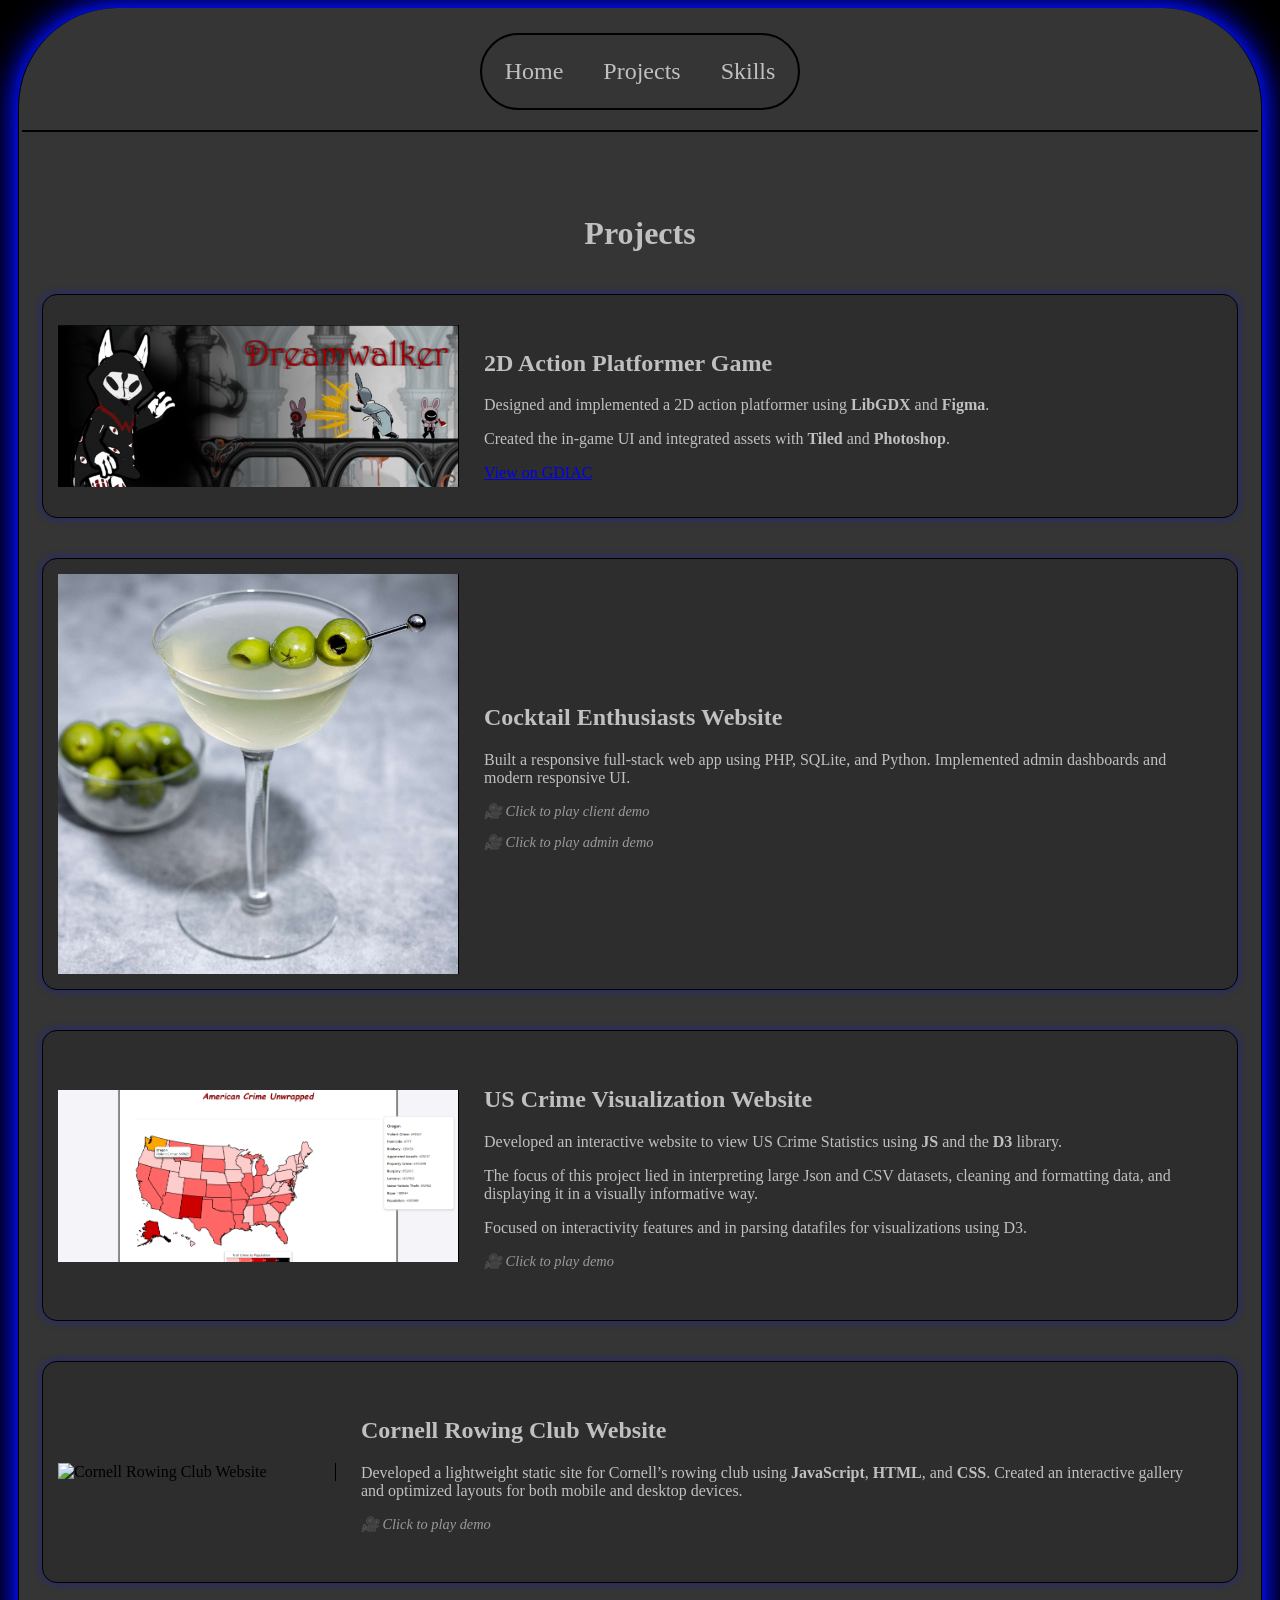
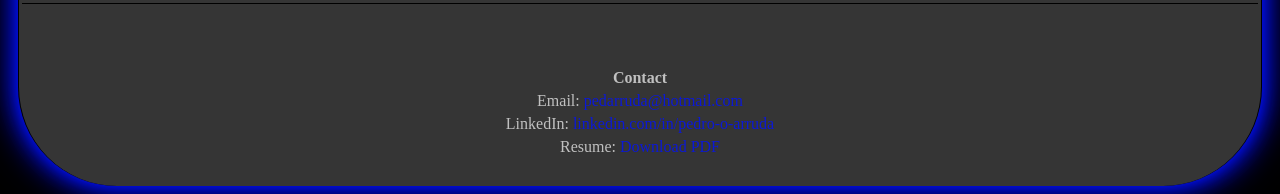
==== projects.html @ d938a8c7 "Filling content" ====
<!DOCTYPE html>
<html lang="en">
<head>
    <meta charset="UTF-8">
    <meta name="Projects" id="currentPage">
    <meta name="viewport" content="width=device-width, initial-scale=1.0">
    <title>Projects | Pedro Arruda</title>
    <link rel="stylesheet" href="public/css/style.css">
    <script src="https://d3js.org/d3.v7.min.js"></script>
</head>
<body>
    <div class="content shadow">
        <main class="projects-section col">
            <h1 class="center" style="color:silver;">Projects</h1>

            <div class="project-card" id="p1">
                <img src="public/images/projects/dreamwalker.png" alt="2D Action Platformer Game">
                <div class="project-text">
                  <h2>2D Action Platformer Game</h2>
                  <p>
                    Designed and implemented a 2D action platformer using <b>LibGDX</b> and <b>Figma</b>. 
                  </p>
                  <p>
                    Created the in-game UI and integrated assets with <b>Tiled</b> and <b>Photoshop</b>.
                  </p>
                  <a href="https://gdiac.cs.cornell.edu/gdiac/showcase/gallery/dreamwalker/" target="_blank" class="project-link">View on GDIAC</a>
                </div>
            </div>

            <div class="project-card" id="p2">
                <img src="public/images/projects/cocktail.jpg" alt="Cocktail Enthusiasts Website">
                <div class="project-text">
                  <h2>Cocktail Enthusiasts Website</h2>
                  <p>
                    Built a responsive full-stack web app using PHP, SQLite, and Python.
                    Implemented admin dashboards and modern responsive UI.
                  </p>
                  <div class="project-vid" data-video="public/videos/cocktail_client.mp4">
                    <p class="hint">🎥 Click to play client demo</p>
                  </div>
                  <div class="project-vid" data-video="public/videos/cocktail_admin.mp4">
                    <p class="hint">🎥 Click to play admin demo</p>
                  </div>
                </div>
            </div>
              

            <div class="project-card" id="p3">
                <img src="public/images/projects/info3300_final.png" alt="US Crime Visualization Website">
                <div class="project-text">
                    <h2>US Crime Visualization Website</h2>
                    <p>
                        Developed an interactive website to view US Crime Statistics using <b>JS</b> and the <b>D3</b> library.
                    </p>
                    <p>
                        The focus of this project lied in interpreting large Json and CSV datasets, cleaning and formatting data, and displaying it in a visually informative way.
                    </p>
                    <p>
                        Focused on interactivity features and in parsing datafiles for visualizations using D3.
                    </p>
                    <div  class="project-vid" data-video="public/videos/info3300_final.mp4">
                        <p class="hint">🎥 Click to play demo</p>
                    </div>
                </div>
            </div>

            <div class="project-card" id="p4"  data-video="public/videos/rowing.mp4">
                <img src="public/images/projects/rowing.png" alt="Cornell Rowing Club Website">
                <div class="project-text">
                    <h2>Cornell Rowing Club Website</h2>
                    <p>
                        Developed a lightweight static site for Cornell’s rowing club using <b>JavaScript</b>, <b>HTML</b>, and <b>CSS</b>. 
                        Created an interactive gallery and optimized layouts for both mobile and desktop devices.
                    </p>
                    <p class="hint">🎥 Click to play demo</p>
                </div>
            </div>
        </main>

    </div>

    <!-- Video Modal -->
    <div id="videoModal" class="modal">
        <div class="modal-content">
        <span id="closeModal">&times;</span>
        <video id="projectVideo" controls autoplay></video>
        </div>
    </div>
  

    <script src="scripts/nav.js"></script>
    <script src="scripts/videoModel.js"></script>
    <script src="scripts/footer.js"></script>
    
</body>
</html>
---- public/css/style.css ----
/** Table Of Contents
*
*   Body
*   Responsive Navbar
*   Main
*   Projects page
*   Skills page
*   Footer
*
**/


/*    Body    */
body {
    background-color: black;
    > * {
        background-color: rgb(53, 53, 53);
    }
}

/* Scrollbar  customization */
body::-webkit-scrollbar {
    width: 12px;
}
body::-webkit-scrollbar-track {
    background:rgb(53, 53, 53);
    border-radius: 20px;
}
body::-webkit-scrollbar-thumb {
    background-color: rgb(165, 165, 165);
    border-radius: 20px;
}

.content{
    margin: 6px 10px;
    padding: 5px 3px;
    border: 1px solid black;
    border-top:none;
    border-bottom:none;
    border-radius: 99px;
}

/* Afterglow effect */
.shadow{
    box-shadow: 
        0 0 10px rgba(0, 17, 255, 0.5),
        0 0 20px rgba(0, 17, 255, 0.6),
        0 0 30px rgba(0, 17, 255, 0.7), 
        0 0 40px rgba(0, 17, 255, 0.8);
}

/* --- Responsive Navbar --- */

.navbar {
    display: flex;
    justify-content: center;       /* centers nav-container horizontally */
    background-color: transparent;
    padding: 20px 0;               /* increased vertical height */
    border-bottom: 1px solid black;
    box-sizing: border-box;
}

/* Container holding links */
.nav-container {
    display: flex;
    justify-content: center;       /* centers logo + nav group */
    align-items: center;
    flex-wrap: wrap;
    max-width: 800px;              /* slightly wider for balance */
    width: 100%;
    gap: 15px;
    padding: 0 15px;               /* keeps hamburger inside bounds */
}

/* Nav link group */
.nav-links {
    list-style: none;
    display: flex;
    justify-content: center;
    gap: 40px;
    padding: 23px 23px;            /* adds interior breathing room */
    margin: 0;
    border: 2px solid black;
    border-radius: 9999px;
    background-color: rgb(53, 53, 53);
}

.nav-links li a {
    color: silver;
    text-decoration: none;
    font-size: 24px;
    transition: color 0.5s;
}

.nav-links li a:hover {
    color: rgba(0, 17, 255, 0.8);
}

/* --- Hamburger Button --- */
.menu-toggle {
    display: none;
    flex-direction: column;
    cursor: pointer;
    gap: 5px;
    padding: 8px;                  /* keeps within bounds of glow box */
    border-radius: 6px;
    background-color: rgb(53, 53, 53);
    border: 1px solid black;
}

.bar {
    height: 3px;
    width: 25px;
    background-color: silver;
    border-radius: 2px;
    transition: 0.3s;
}

/* Animate to “X” when active */
.menu-toggle.active .bar:nth-child(1) {
    transform: rotate(45deg) translate(5px, 5px);
}
.menu-toggle.active .bar:nth-child(2) {
    opacity: 0;
}
.menu-toggle.active .bar:nth-child(3) {
    transform: rotate(-45deg) translate(5px, -5px);
}

/* --- Mobile Adjustments --- */
@media (max-width: 768px) {
    .nav-container {
        flex-direction: column;
        align-items: center;
        gap: 10px;
    }

    .menu-toggle {
        display: flex;
        margin-bottom: 10px;
    }

    .nav-links {
        flex-direction: column;
        align-items: center;
        width: 90%;
        border-radius: 0 0 15px 15px;
        box-shadow: 0 0 10px rgba(0, 17, 255, 0.5);
        max-height: 0;
        overflow: hidden;
        opacity: 0;
        transition: max-height 0.4s ease-out, opacity 0.3s ease-out;
    }

    .nav-links.active {
        max-height: 350px;         /* taller slide-down space */
        opacity: 1;
        transition: max-height 0.4s ease-in, opacity 0.3s ease-in;
    }

    .nav-links li {
        padding: 12px 0;
        text-align: center;
        width: 100%;
    }
}

/*    Main    */
main {
    display: flex;
    flex-direction: row;
    border-top: 1.5px solid black;
    border-bottom: 1.5px solid black;
    min-height: 400px;
}

#body {
    display: flex;
    flex-direction: column;
}

.center{
    text-align: center;
    padding-top: 5%;
    padding-bottom: padding-top;
}

.col{
    display:flex;
    flex-direction:column;
    flex-wrap:nowrap;
    > *{
        flex-grow:1;
    }
}

.row{
    display:flex;
    flex-direction:row;
    flex-wrap:nowrap;
    > *{
        flex-grow:1;
    }
}

.about-section {
    padding: 60px 40px;
    display: flex;
    align-items: center;
    justify-content: center;
    gap: 60px;
    flex-wrap: wrap;
  }
  
.about-image img {
    width: 280px;
    height: 280px;
    border-radius: 50%;
    object-fit: cover;
    box-shadow: 0 0 25px rgba(0, 17, 255, 0.6);
    border: 2px solid black;
  }
  
.about-text {
    max-width: 650px;
    color: silver;
    text-align: left;
  }
  
.about-text h1 {
    color: white;
    font-size: 2.2rem;
    margin-bottom: 15px;
  }
  
.about-text p {
    line-height: 1.7;
    margin-bottom: 15px;
    font-size: 1.05rem;
  }
  
@media (max-width: 768px) {
    .about-section {
      flex-direction: column;
      text-align: center;
      gap: 30px;
    }
    .about-text {
      text-align: center;
    }
}

/* --- Gallery --- */

.gallery-wrapper {
    position: relative;
    overflow-x: auto;
    overflow-y: hidden;
    scrollbar-width: none;              /* hide scrollbar (Firefox) */
    -ms-overflow-style: none;           /* hide scrollbar (IE/Edge) */
    display: flex;
    justify-content: center;
    align-items: center;
}

/* Hide scrollbar (Webkit browsers) */
.gallery-wrapper::-webkit-scrollbar {
    display: none;
}

.gallery {
    display: flex;
    gap: 40px;                         /* space between cards */
    padding: 40px 60px;                /* breathing room inside glow */
    scroll-snap-type: x mandatory;
}

/* Individual image cards */
.card {
    display: flex;
    align-items: center;
    justify-content: center;
    flex: 0 0 auto;
    width: 300px;
    height: 400px;
    border-radius: 20px;
    overflow: hidden;
    scroll-snap-align: center;
    transition: transform 0.4s ease, box-shadow 0.4s ease;
    background-color: rgb(30, 30, 30);
    box-shadow: 0 0 15px rgba(0, 17, 255, 0.3);
}

/* Image centering fix */
.card img {
    max-width: 100%;
    max-height: 100%;
    object-fit: contain;      /* keeps full image visible */
    object-position: center;  /* centers image inside card */
    display: block;
    margin: auto;
    background-color: rgb(20, 20, 20); /* subtle backdrop for small images */
    transition: transform .5s ease;
}


/* Hover lift/tilt effect */
.card:hover {
    transform: scale(1.05) rotateY(4deg);
    box-shadow: 0 0 25px rgba(0, 17, 255, 0.5);
}

.card:hover img {
    transform: scale(1.1);
}

.gallery-wrapper {
    position: relative;
    overflow-x: auto;
    overflow-y: hidden;
    scrollbar-width: none;
    -ms-overflow-style: none;
    display: flex;
    justify-content: center;
    align-items: center;

    /* Smooth scroll feel */
    scroll-behavior: smooth;
    -webkit-overflow-scrolling: touch;

    /* Dynamic fade edges using mask */
    -webkit-mask-image: linear-gradient(to right,
        transparent 0%,
        black 10%,
        black 60%,
        transparent 100%);
    mask-image: linear-gradient(to right,
        transparent 0%,
        black 10%,
        black 60%,
        transparent 100%);
    -webkit-mask-size: 100% 100%;
    mask-size: 100% 100%;
}

.gallery-wrapper::before {
    left: 0;
    background: linear-gradient(
        to right,
        rgb(33, 33, 33) 0%,
        rgba(53, 53, 53, 0) 100%
    );
}

.gallery-wrapper::after {
    right: 0;
    background: linear-gradient(
        to left,
        rgb(33, 33, 33) 0%,
        rgba(53, 53, 53, 0) 100%
    );
}

/* --- Mobile Adjustments --- */
@media (max-width: 768px) {
    .gallery {
        gap: 20px;
        padding: 20px 40px;
    }

    .card {
        width: 240px;
        height: 320px;
    }
}

/* --- Projects Page --- */

/* Default (Desktop) */
.project-card {
    display: flex;
    flex-direction: row;
    align-items: center;
    background-color: rgb(45, 45, 45);
    border: 1px solid black;
    border-radius: 15px;
    margin: 20px 20px;
    padding: 15px;
    overflow: hidden;
    box-shadow: 0 0 10px rgba(0, 17, 255, 0.4);
    transition: transform 0.3s ease, box-shadow 0.3s ease;
}

.project-card img {
    width: 400px;
    height: auto;
    object-fit: cover;
    border-right: 1px solid black;
}

.project-card:hover {
    transform: scale(1.02);
    box-shadow: 0 0 20px rgba(0, 17, 255, 0.6);
}

.project-text {
    padding: 20px 25px;
    color: silver;
}

/* --- Mobile and Tablet View --- */
@media (max-width: 850px) {
    .project-card {
        flex-direction: column;
        align-items: center;
        text-align: center;
        padding: 0;
    }

    .project-card img {
        width: 100%;
        max-height: 280px; /* keep aspect ratio visible */
        border-right: none;
        border-bottom: 1px solid black;
    }

    .project-text {
        padding: 20px;
    }

    .project-text h2 {
        font-size: 1.4rem;
        margin-bottom: 10px;
    }

    .project-text p {
        font-size: 1rem;
        line-height: 1.6;
    }

    .project-link {
        display: inline-block;
        margin-top: 10px;
        padding: 8px 16px;
        background-color: rgba(0, 17, 255, 0.8);
        border-radius: 9999px;
        color: white;
        text-decoration: none;
        font-weight: bold;
        transition: background 0.3s ease;
    }

    .project-link:hover {
        background-color: rgba(0, 17, 255, 1);
    }
}

/* --- Small Screens (Phones under 500px) --- */
@media (max-width: 500px) {
    .project-card img {
        max-height: 220px;
    }

    .project-text h2 {
        font-size: 1.2rem;
    }

    .project-text p {
        font-size: 0.95rem;
    }
}

/* --- Video Modal --- */
.modal {
    display: none;
    position: fixed;
    z-index: 1000;
    left: 0;
    top: 0;
    width: 100%;
    height: 100%;
    background: rgba(20, 20, 20, 0.8);
    backdrop-filter: blur(6px);
    justify-content: center;
    align-items: center;
  }
  
  .modal.active {
    display: flex;
    animation: fadeIn 0.3s ease;
  }
  
  .modal-content {
    position: relative;
    background-color: rgb(20, 20, 20);
    border-radius: 10px;
    padding: 15px;
    box-shadow: 0 0 25px rgba(0, 17, 255, 0.6);
    max-width: 800px;
    width: 90%;
  }
  
  .modal-content video,
  .modal-content iframe {
    width: 100%;
    height: 450px;
    border-radius: 10px;
    object-fit: cover;
  }
  
  #closeModal {
    position: absolute;
    top: 10px;
    right: 20px;
    font-size: 1.8rem;
    color: white;
    cursor: pointer;
  }
  
  @keyframes fadeIn {
    from { opacity: 0; }
    to { opacity: 1; }
  }
  
  /* Background blur on modal open */
  body.blurred .content.shadow {
    filter: blur(5px) brightness(0.8);
    transition: filter 0.3s ease;
  }
  
  .hint {
    font-size: 0.9rem;
    color: rgba(200, 200, 200, 0.7);
    margin-top: 8px;
    font-style: italic;
  }
  




/*    Footer    */
footer {
    display: flex;
    justify-content: center;
    align-items: center;
    padding: 20px 0;
    margin-top: 40px;
  }
  
  footer ul {
    list-style: none;
    text-align: center;
    padding: 0;
    margin: 0;
    color: silver;
  }
  
  footer ul li {
    margin: 5px 0;
  }
  
  footer a {
    color: rgba(0, 17, 255, 0.8);
    text-decoration: none;
    transition: color 0.3s ease;
  }
  
  footer a:hover {
    color: white;
  }
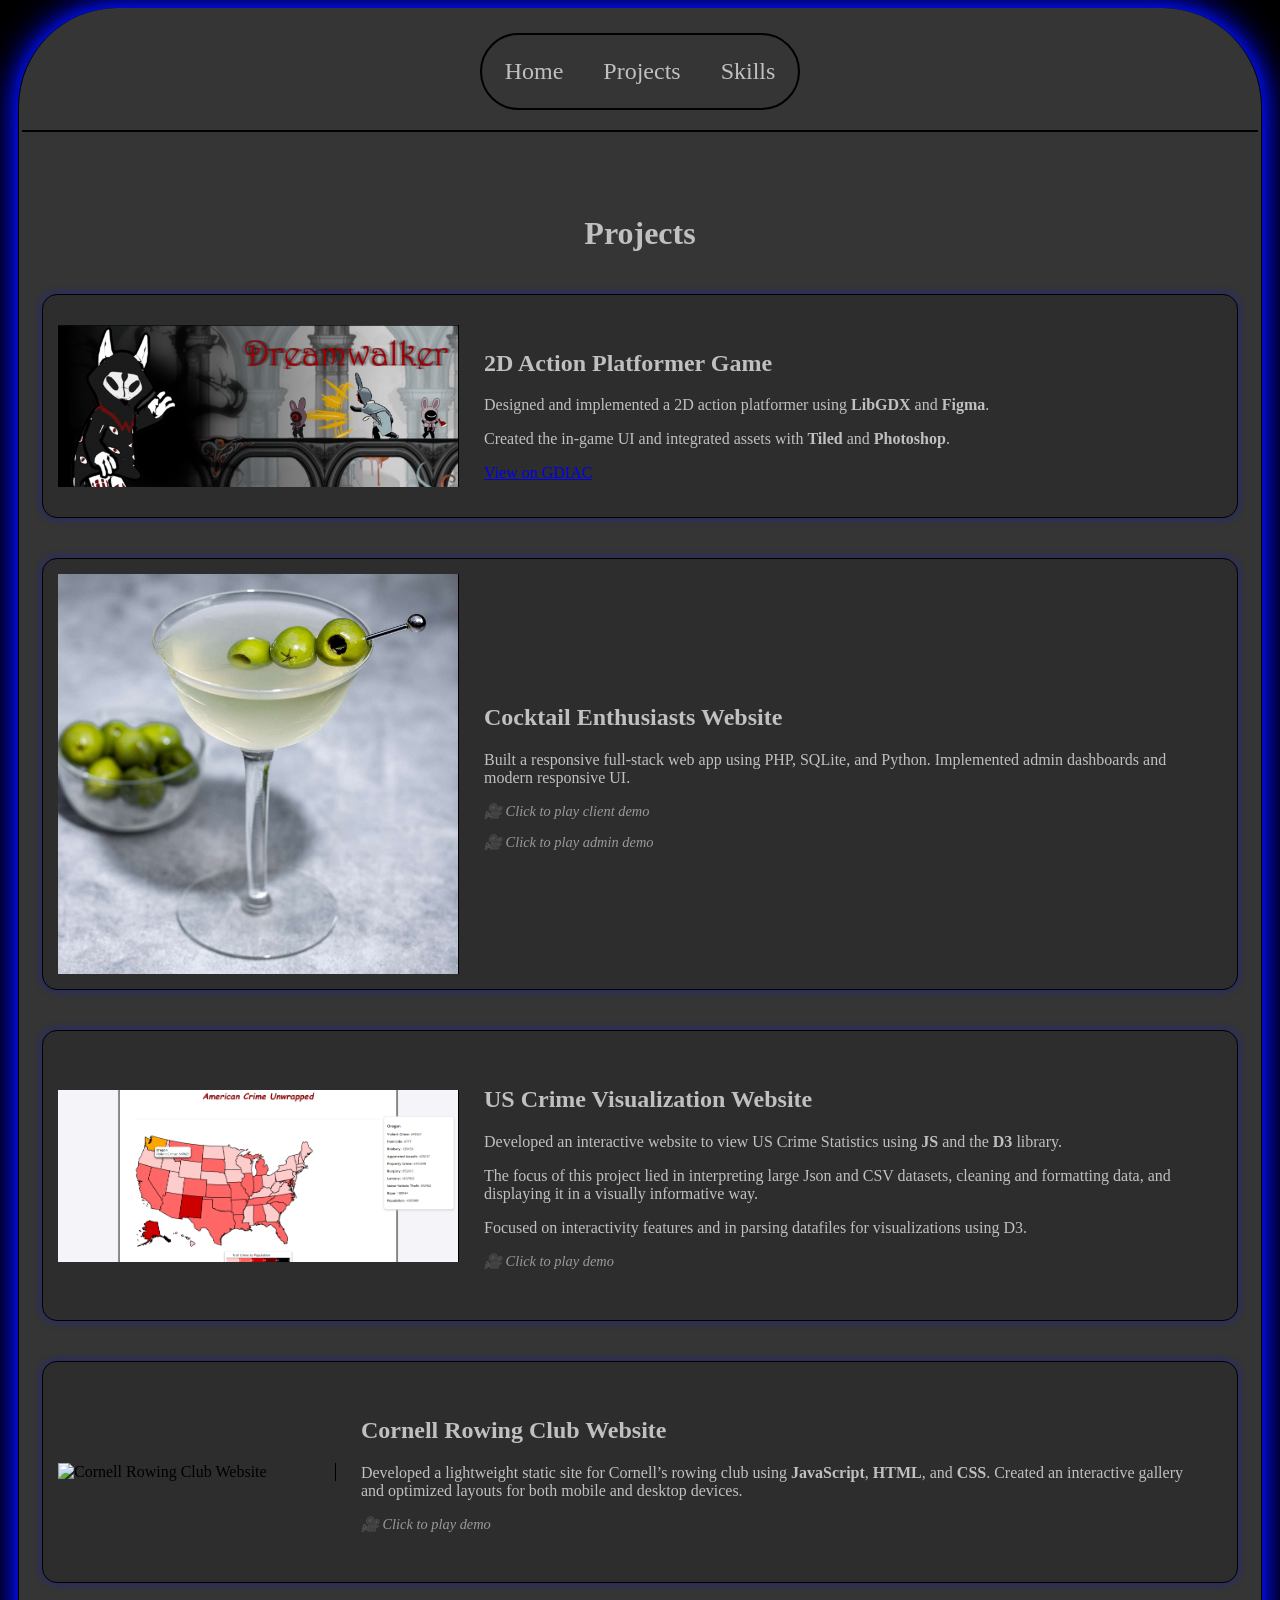
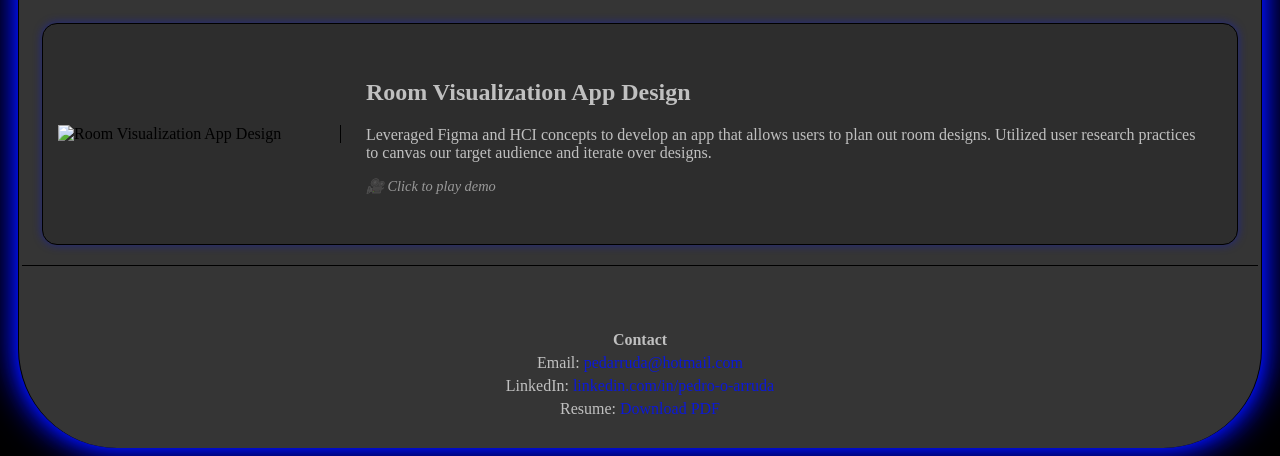
==== commit e5bc907a: "reformat and content" ====
--- a/projects.html
+++ b/projects.html
@@ -64,7 +64,7 @@
                 </div>
             </div>
 
-            <div class="project-card" id="p4"  data-video="public/videos/rowing.mp4">
+            <div class="project-card" id="p4">
                 <img src="public/images/projects/rowing.png" alt="Cornell Rowing Club Website">
                 <div class="project-text">
                     <h2>Cornell Rowing Club Website</h2>
@@ -72,7 +72,23 @@
                         Developed a lightweight static site for Cornell’s rowing club using <b>JavaScript</b>, <b>HTML</b>, and <b>CSS</b>. 
                         Created an interactive gallery and optimized layouts for both mobile and desktop devices.
                     </p>
-                    <p class="hint">🎥 Click to play demo</p>
+                    <div class="provect-vid"  data-video="public/videos/rowing.mp4">
+                        <p class="hint">🎥 Click to play demo</p>
+                    </div>
+                </div>
+            </div>
+
+            <div class="project-card" id="p5">
+                <img src="public/images/projects/room.png" alt="Room Visualization App Design">
+                <div class="project-text">
+                    <h2>Room Visualization App Design</h2>
+                    <p>
+                        Leveraged Figma and HCI concepts to develop an app that allows users to plan out room designs. 
+                        Utilized user research practices to canvas our target audience and iterate over designs.
+                    </p>
+                    <div class="project-vid" data-video="public/videos/room.mp4">
+                        <p class="hint">🎥 Click to play demo</p>
+                    </div>
                 </div>
             </div>
         </main>
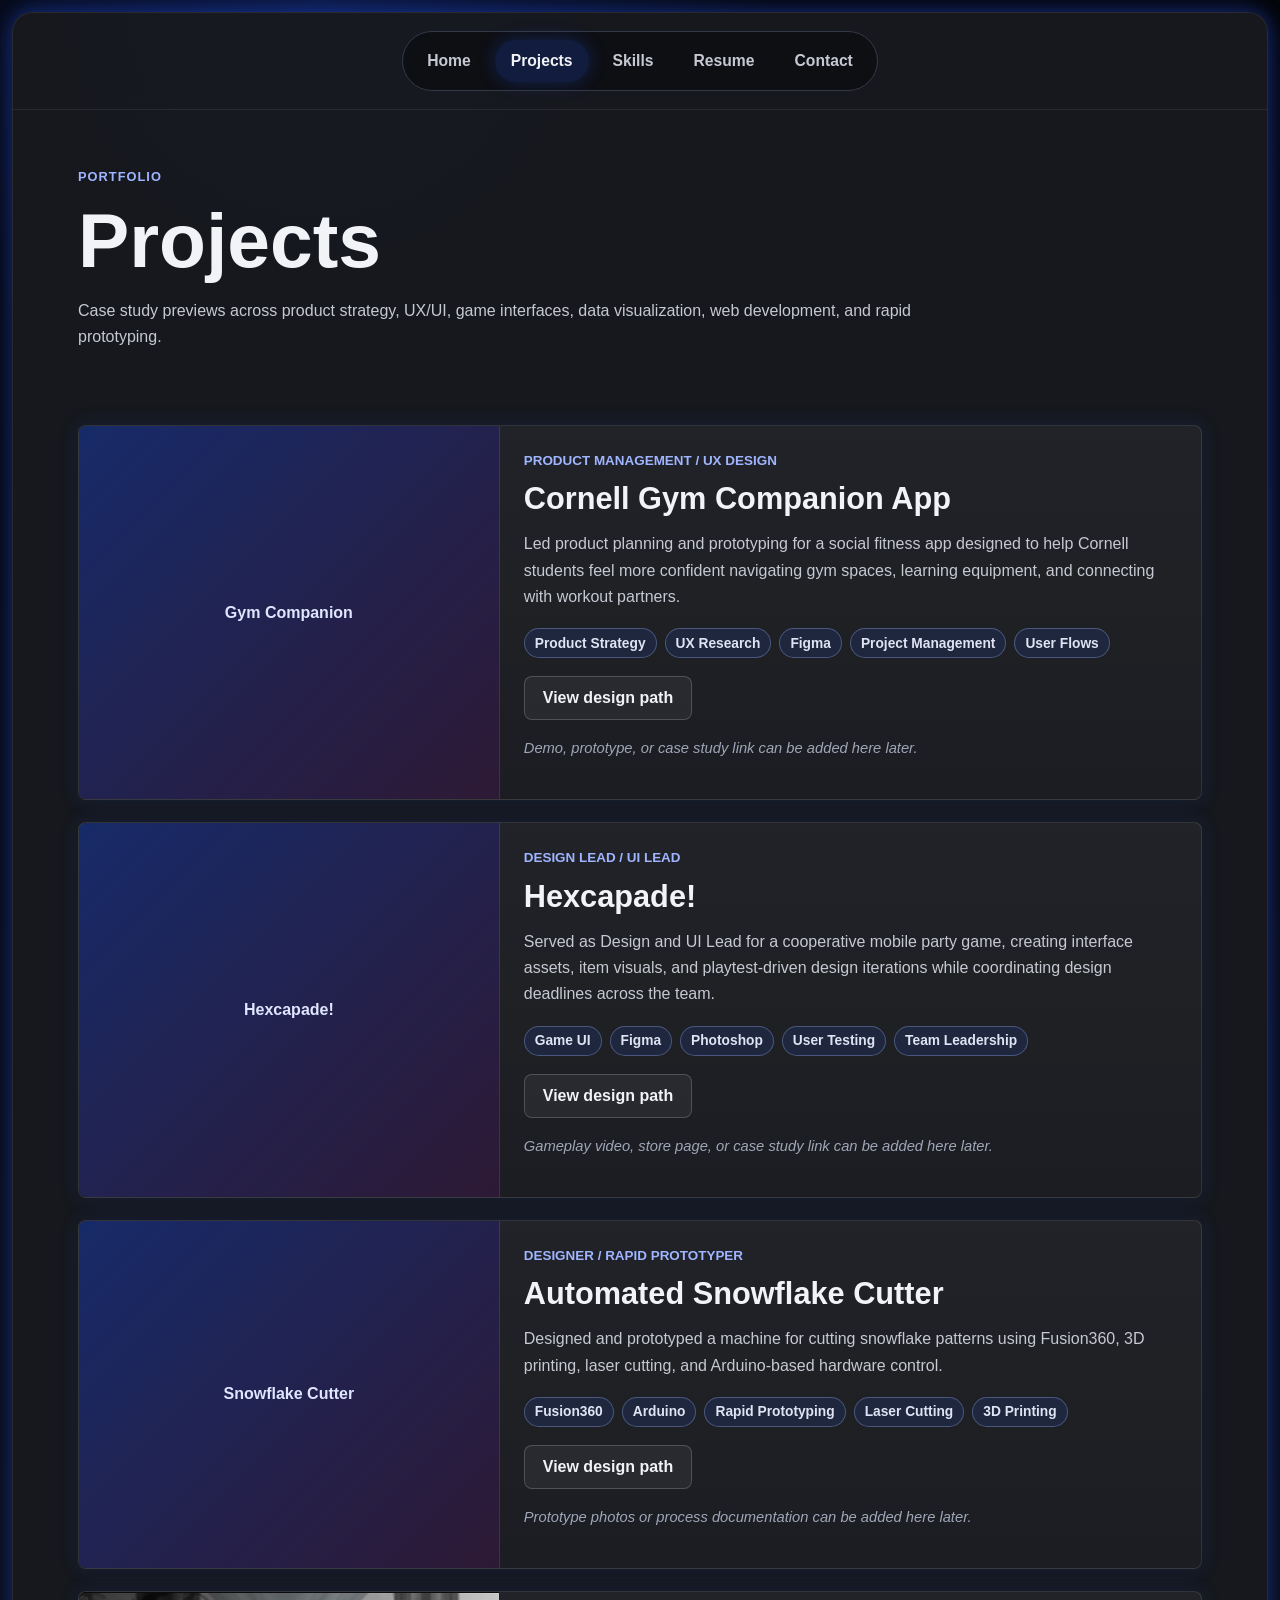
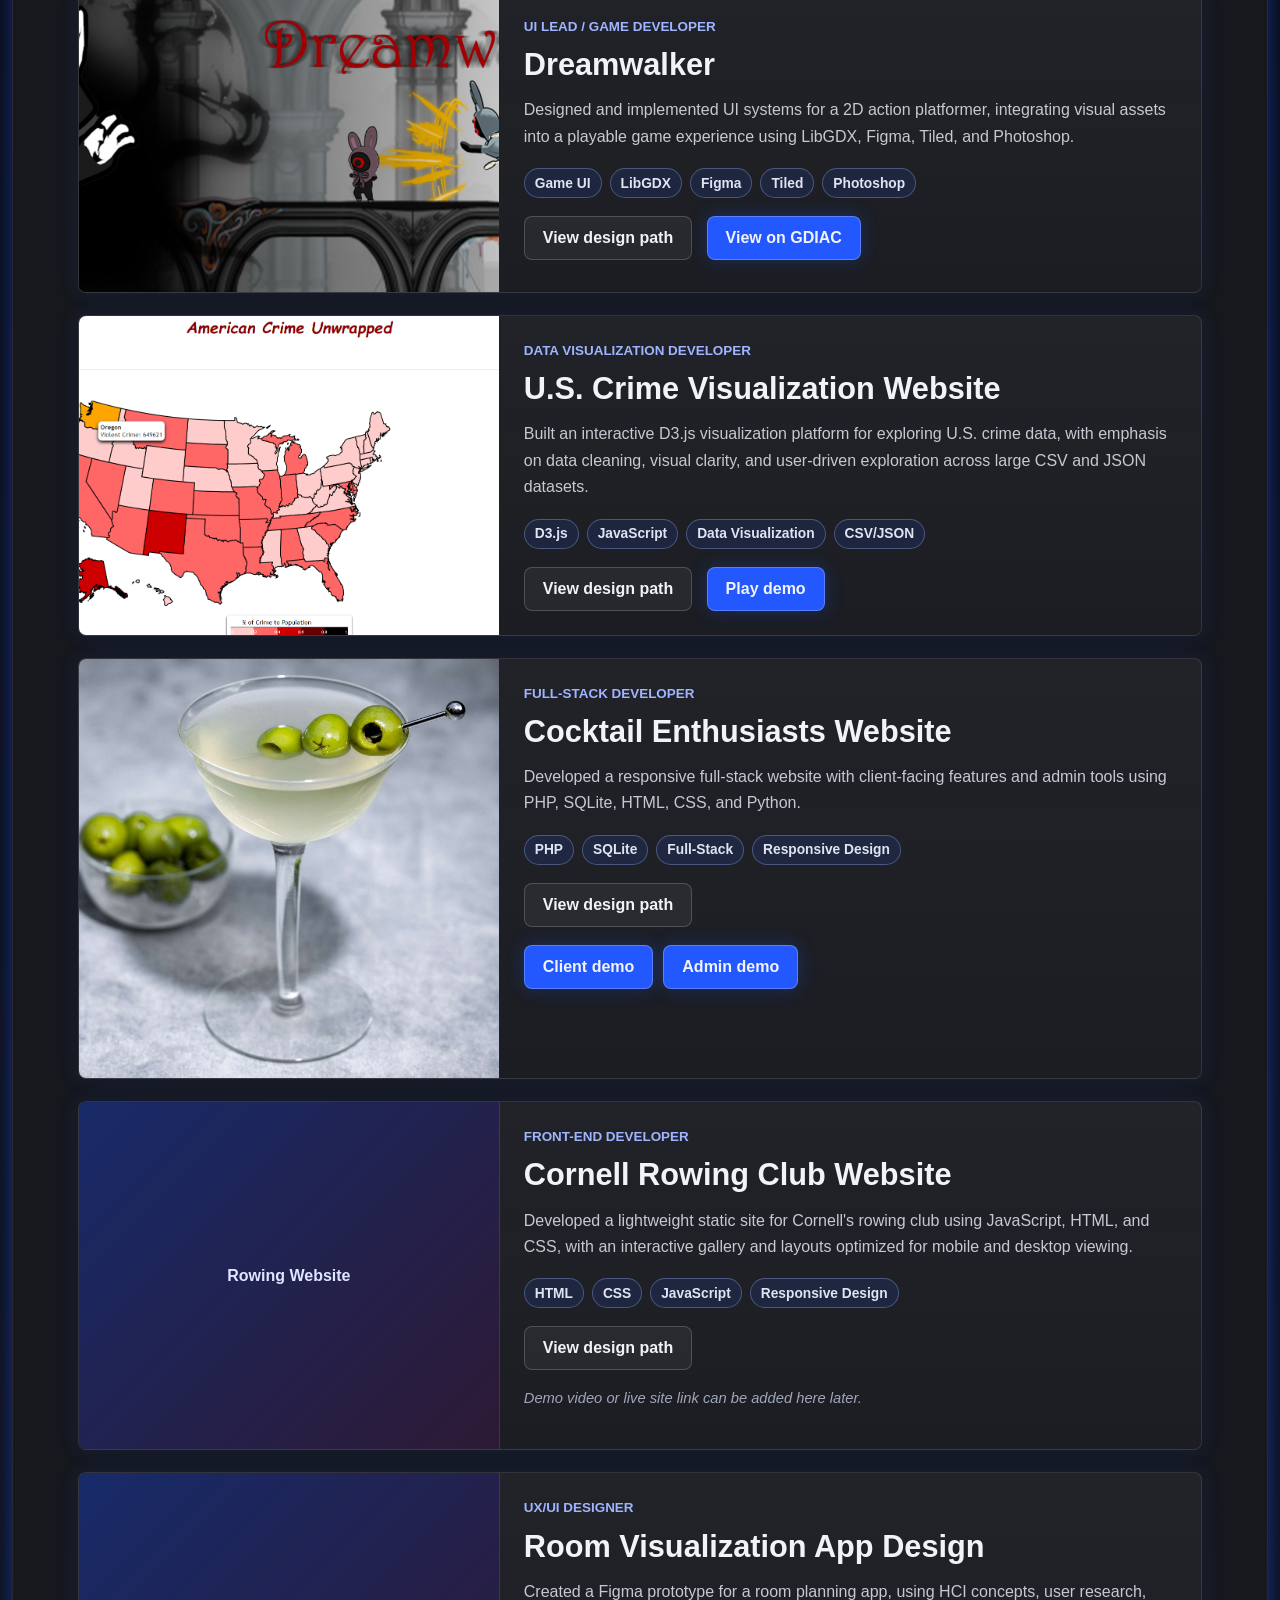
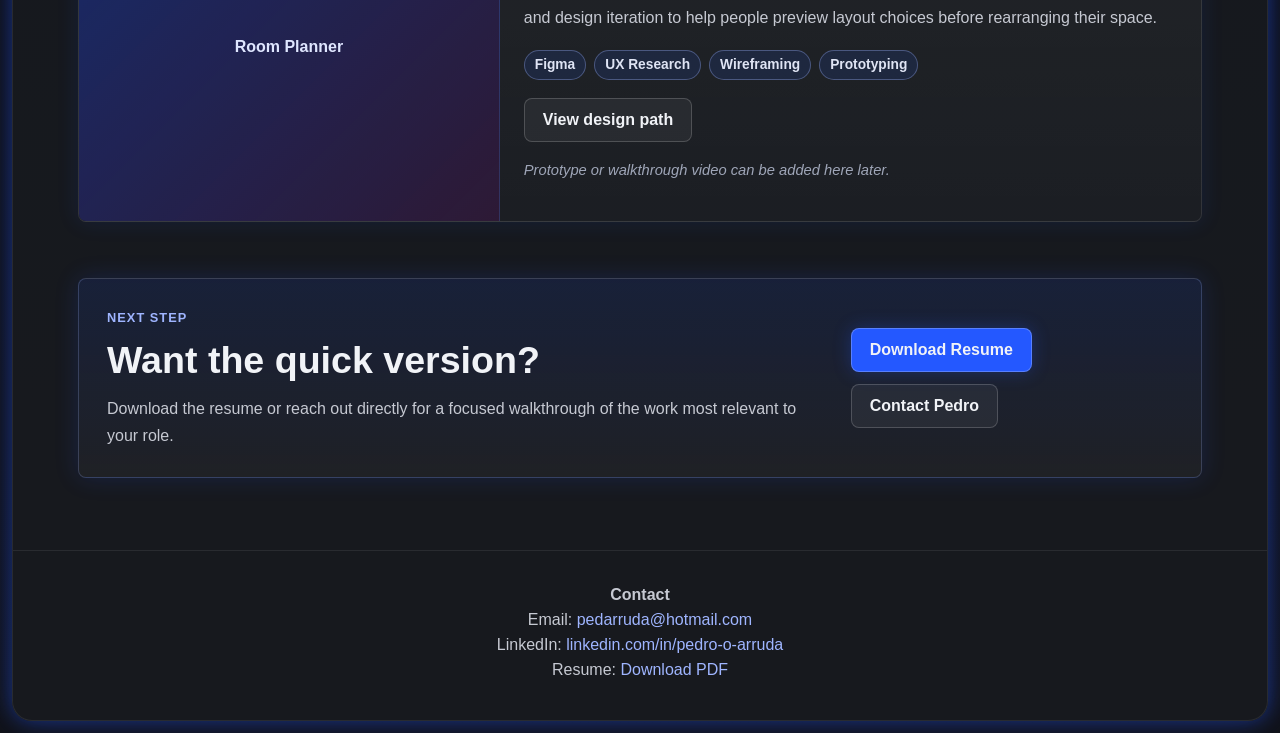
==== commit cebb11d1: "massive changes from previous architecture" ====
--- a/projects.html
+++ b/projects.html
@@ -4,109 +4,264 @@
     <meta charset="UTF-8">
     <meta name="Projects" id="currentPage">
     <meta name="viewport" content="width=device-width, initial-scale=1.0">
+    <meta name="description" content="Selected UX, product, front-end, game UI, data visualization, and rapid prototyping projects by Pedro Arruda.">
     <title>Projects | Pedro Arruda</title>
     <link rel="stylesheet" href="public/css/style.css">
-    <script src="https://d3js.org/d3.v7.min.js"></script>
 </head>
 <body>
     <div class="content shadow">
-        <main class="projects-section col">
-            <h1 class="center" style="color:silver;">Projects</h1>
-
-            <div class="project-card" id="p1">
-                <img src="public/images/projects/dreamwalker.png" alt="2D Action Platformer Game">
-                <div class="project-text">
-                  <h2>2D Action Platformer Game</h2>
-                  <p>
-                    Designed and implemented a 2D action platformer using <b>LibGDX</b> and <b>Figma</b>. 
-                  </p>
-                  <p>
-                    Created the in-game UI and integrated assets with <b>Tiled</b> and <b>Photoshop</b>.
-                  </p>
-                  <a href="https://gdiac.cs.cornell.edu/gdiac/showcase/gallery/dreamwalker/" target="_blank" class="project-link">View on GDIAC</a>
-                </div>
-            </div>
-
-            <div class="project-card" id="p2">
-                <img src="public/images/projects/cocktail.jpg" alt="Cocktail Enthusiasts Website">
-                <div class="project-text">
-                  <h2>Cocktail Enthusiasts Website</h2>
-                  <p>
-                    Built a responsive full-stack web app using PHP, SQLite, and Python.
-                    Implemented admin dashboards and modern responsive UI.
-                  </p>
-                  <div class="project-vid" data-video="public/videos/cocktail_client.mp4">
-                    <p class="hint">🎥 Click to play client demo</p>
-                  </div>
-                  <div class="project-vid" data-video="public/videos/cocktail_admin.mp4">
-                    <p class="hint">🎥 Click to play admin demo</p>
-                  </div>
-                </div>
-            </div>
-              
-
-            <div class="project-card" id="p3">
-                <img src="public/images/projects/info3300_final.png" alt="US Crime Visualization Website">
-                <div class="project-text">
-                    <h2>US Crime Visualization Website</h2>
-                    <p>
-                        Developed an interactive website to view US Crime Statistics using <b>JS</b> and the <b>D3</b> library.
-                    </p>
-                    <p>
-                        The focus of this project lied in interpreting large Json and CSV datasets, cleaning and formatting data, and displaying it in a visually informative way.
-                    </p>
-                    <p>
-                        Focused on interactivity features and in parsing datafiles for visualizations using D3.
-                    </p>
-                    <div  class="project-vid" data-video="public/videos/info3300_final.mp4">
-                        <p class="hint">🎥 Click to play demo</p>
+        <main class="projects-section">
+            <header class="page-header">
+                <p class="eyebrow">Portfolio</p>
+                <h1>Projects</h1>
+                <p>Case study previews across product strategy, UX/UI, game interfaces, data visualization, web development, and rapid prototyping.</p>
+            </header>
+
+            <article class="project-card case-study-trigger" id="p1" data-case-study="case-p1">
+                <!-- TODO: Replace placeholder with a Cornell Gym Companion App screenshot. -->
+                <div class="project-placeholder" role="img" aria-label="Screenshot placeholder for Cornell Gym Companion App">Gym Companion</div>
+                <div class="project-text">
+                    <p class="project-role">Product Management / UX Design</p>
+                    <h2>Cornell Gym Companion App</h2>
+                    <p>Led product planning and prototyping for a social fitness app designed to help Cornell students feel more confident navigating gym spaces, learning equipment, and connecting with workout partners.</p>
+                    <div class="tag-list"><span>Product Strategy</span><span>UX Research</span><span>Figma</span><span>Project Management</span><span>User Flows</span></div>
+                    <button class="case-study-button" type="button" data-case-study="case-p1" aria-label="Open Cornell Gym Companion App design path">View design path</button>
+                    <p class="hint">Demo, prototype, or case study link can be added here later.</p>
+                </div>
+            </article>
+
+            <article class="project-card case-study-trigger" id="p2" data-case-study="case-p2">
+                <!-- TODO: Replace placeholder with a Hexcapade screenshot or key art. -->
+                <div class="project-placeholder" role="img" aria-label="Screenshot placeholder for Hexcapade">Hexcapade!</div>
+                <div class="project-text">
+                    <p class="project-role">Design Lead / UI Lead</p>
+                    <h2>Hexcapade!</h2>
+                    <p>Served as Design and UI Lead for a cooperative mobile party game, creating interface assets, item visuals, and playtest-driven design iterations while coordinating design deadlines across the team.</p>
+                    <div class="tag-list"><span>Game UI</span><span>Figma</span><span>Photoshop</span><span>User Testing</span><span>Team Leadership</span></div>
+                    <button class="case-study-button" type="button" data-case-study="case-p2" aria-label="Open Hexcapade design path">View design path</button>
+                    <p class="hint">Gameplay video, store page, or case study link can be added here later.</p>
+                </div>
+            </article>
+
+            <article class="project-card case-study-trigger" id="p3" data-case-study="case-p3">
+                <!-- TODO: Replace placeholder with a snowflake cutter prototype photo. -->
+                <div class="project-placeholder" role="img" aria-label="Screenshot placeholder for Automated Snowflake Cutter">Snowflake Cutter</div>
+                <div class="project-text">
+                    <p class="project-role">Designer / Rapid Prototyper</p>
+                    <h2>Automated Snowflake Cutter</h2>
+                    <p>Designed and prototyped a machine for cutting snowflake patterns using Fusion360, 3D printing, laser cutting, and Arduino-based hardware control.</p>
+                    <div class="tag-list"><span>Fusion360</span><span>Arduino</span><span>Rapid Prototyping</span><span>Laser Cutting</span><span>3D Printing</span></div>
+                    <button class="case-study-button" type="button" data-case-study="case-p3" aria-label="Open Automated Snowflake Cutter design path">View design path</button>
+                    <p class="hint">Prototype photos or process documentation can be added here later.</p>
+                </div>
+            </article>
+
+            <article class="project-card case-study-trigger" id="p4" data-case-study="case-p4">
+                <img src="public/images/projects/dreamwalker.png" alt="Dreamwalker 2D action platformer gameplay and UI preview">
+                <div class="project-text">
+                    <p class="project-role">UI Lead / Game Developer</p>
+                    <h2>Dreamwalker</h2>
+                    <p>Designed and implemented UI systems for a 2D action platformer, integrating visual assets into a playable game experience using LibGDX, Figma, Tiled, and Photoshop.</p>
+                    <div class="tag-list"><span>Game UI</span><span>LibGDX</span><span>Figma</span><span>Tiled</span><span>Photoshop</span></div>
+                    <button class="case-study-button" type="button" data-case-study="case-p4" aria-label="Open Dreamwalker design path">View design path</button>
+                    <a href="https://gdiac.cs.cornell.edu/gdiac/showcase/gallery/dreamwalker/" target="_blank" rel="noopener" class="project-link" aria-label="View Dreamwalker on the GDIAC showcase">View on GDIAC</a>
+                </div>
+            </article>
+
+            <article class="project-card case-study-trigger" id="p5" data-case-study="case-p5">
+                <img src="public/images/projects/info3300_final.png" alt="Interactive U.S. crime data visualization dashboard preview">
+                <div class="project-text">
+                    <p class="project-role">Data Visualization Developer</p>
+                    <h2>U.S. Crime Visualization Website</h2>
+                    <p>Built an interactive D3.js visualization platform for exploring U.S. crime data, with emphasis on data cleaning, visual clarity, and user-driven exploration across large CSV and JSON datasets.</p>
+                    <div class="tag-list"><span>D3.js</span><span>JavaScript</span><span>Data Visualization</span><span>CSV/JSON</span></div>
+                    <button class="case-study-button" type="button" data-case-study="case-p5" aria-label="Open U.S. Crime Visualization Website design path">View design path</button>
+                    <button class="project-vid" type="button" data-video="public/videos/Info3300_final.mp4" aria-label="Play U.S. Crime Visualization demo video">Play demo</button>
+                </div>
+            </article>
+
+            <article class="project-card case-study-trigger" id="p6" data-case-study="case-p6">
+                <img src="public/images/projects/cocktail.jpg" alt="Cocktail Enthusiasts Website interface preview">
+                <div class="project-text">
+                    <p class="project-role">Full-Stack Developer</p>
+                    <h2>Cocktail Enthusiasts Website</h2>
+                    <p>Developed a responsive full-stack website with client-facing features and admin tools using PHP, SQLite, HTML, CSS, and Python.</p>
+                    <div class="tag-list"><span>PHP</span><span>SQLite</span><span>Full-Stack</span><span>Responsive Design</span></div>
+                    <button class="case-study-button" type="button" data-case-study="case-p6" aria-label="Open Cocktail Enthusiasts Website design path">View design path</button>
+                    <div class="video-actions">
+                        <button class="project-vid" type="button" data-video="public/videos/cocktail_client.mp4" aria-label="Play Cocktail Enthusiasts client demo video">Client demo</button>
+                        <button class="project-vid" type="button" data-video="public/videos/cocktail_admin.mp4" aria-label="Play Cocktail Enthusiasts admin demo video">Admin demo</button>
                     </div>
                 </div>
-            </div>
-
-            <div class="project-card" id="p4">
-                <img src="public/images/projects/rowing.png" alt="Cornell Rowing Club Website">
-                <div class="project-text">
+            </article>
+
+            <article class="project-card case-study-trigger" id="p7" data-case-study="case-p7">
+                <!-- TODO: Replace placeholder with a Cornell Rowing Club website screenshot. -->
+                <div class="project-placeholder" role="img" aria-label="Screenshot placeholder for Cornell Rowing Club Website">Rowing Website</div>
+                <div class="project-text">
+                    <p class="project-role">Front-End Developer</p>
                     <h2>Cornell Rowing Club Website</h2>
-                    <p>
-                        Developed a lightweight static site for Cornell’s rowing club using <b>JavaScript</b>, <b>HTML</b>, and <b>CSS</b>. 
-                        Created an interactive gallery and optimized layouts for both mobile and desktop devices.
-                    </p>
-                    <div class="provect-vid"  data-video="public/videos/rowing.mp4">
-                        <p class="hint">🎥 Click to play demo</p>
-                    </div>
-                </div>
-            </div>
-
-            <div class="project-card" id="p5">
-                <img src="public/images/projects/room.png" alt="Room Visualization App Design">
-                <div class="project-text">
+                    <p>Developed a lightweight static site for Cornell's rowing club using JavaScript, HTML, and CSS, with an interactive gallery and layouts optimized for mobile and desktop viewing.</p>
+                    <div class="tag-list"><span>HTML</span><span>CSS</span><span>JavaScript</span><span>Responsive Design</span></div>
+                    <button class="case-study-button" type="button" data-case-study="case-p7" aria-label="Open Cornell Rowing Club Website design path">View design path</button>
+                    <p class="hint">Demo video or live site link can be added here later.</p>
+                </div>
+            </article>
+
+            <article class="project-card case-study-trigger" id="p8" data-case-study="case-p8">
+                <!-- TODO: Replace placeholder with a Room Visualization App Design screenshot. -->
+                <div class="project-placeholder" role="img" aria-label="Screenshot placeholder for Room Visualization App Design">Room Planner</div>
+                <div class="project-text">
+                    <p class="project-role">UX/UI Designer</p>
                     <h2>Room Visualization App Design</h2>
-                    <p>
-                        Leveraged Figma and HCI concepts to develop an app that allows users to plan out room designs. 
-                        Utilized user research practices to canvas our target audience and iterate over designs.
-                    </p>
-                    <div class="project-vid" data-video="public/videos/room.mp4">
-                        <p class="hint">🎥 Click to play demo</p>
-                    </div>
-                </div>
-            </div>
+                    <p>Created a Figma prototype for a room planning app, using HCI concepts, user research, and design iteration to help people preview layout choices before rearranging their space.</p>
+                    <div class="tag-list"><span>Figma</span><span>UX Research</span><span>Wireframing</span><span>Prototyping</span></div>
+                    <button class="case-study-button" type="button" data-case-study="case-p8" aria-label="Open Room Visualization App Design design path">View design path</button>
+                    <p class="hint">Prototype or walkthrough video can be added here later.</p>
+                </div>
+            </article>
+
+            <section class="page-cta" aria-labelledby="projects-contact-title">
+                <div>
+                    <p class="eyebrow">Next step</p>
+                    <h2 id="projects-contact-title">Want the quick version?</h2>
+                    <p>Download the resume or reach out directly for a focused walkthrough of the work most relevant to your role.</p>
+                </div>
+                <div class="button-row">
+                    <a class="button primary" href="public/files/Resume.pdf" download aria-label="Download Pedro Arruda resume as a PDF">Download Resume</a>
+                    <a class="button" href="mailto:pedarruda@hotmail.com" aria-label="Email Pedro Arruda">Contact Pedro</a>
+                </div>
+            </section>
         </main>
-
     </div>
 
-    <!-- Video Modal -->
-    <div id="videoModal" class="modal">
-        <div class="modal-content">
-        <span id="closeModal">&times;</span>
-        <video id="projectVideo" controls autoplay></video>
+    <div id="caseStudyModal" class="case-study-modal" aria-hidden="true">
+        <div class="case-study-dialog" role="dialog" aria-modal="true" aria-labelledby="caseStudyTitle">
+            <button id="closeCaseStudy" class="case-study-close" type="button" aria-label="Close design path">&times;</button>
+            <div id="caseStudyContent" class="case-study-content" tabindex="-1"></div>
         </div>
     </div>
-  
+
+    <template id="case-p1">
+        <article class="case-study-detail">
+            <p class="eyebrow">Case Study Template</p>
+            <h2>Cornell Gym Companion App</h2>
+            <p class="case-study-role">Product Management / UX Design</p>
+            <section>
+                <h3>Problem</h3>
+                <p>TODO: Describe the user problem, target students, and why this experience mattered.</p>
+            </section>
+            <section>
+                <h3>Research & Insights</h3>
+                <p>TODO: Add interviews, observations, survey notes, competitive research, or key findings.</p>
+            </section>
+            <section>
+                <h3>Design Direction</h3>
+                <p>TODO: Explain user flows, information architecture, sketches, wireframes, and Figma decisions.</p>
+            </section>
+            <section>
+                <h3>Iteration & Outcome</h3>
+                <p>TODO: Add playtest/usability feedback, changes made, and what the final prototype achieved.</p>
+            </section>
+        </article>
+    </template>
+
+    <template id="case-p2">
+        <article class="case-study-detail">
+            <p class="eyebrow">Case Study Template</p>
+            <h2>Hexcapade!</h2>
+            <p class="case-study-role">Design Lead / UI Lead</p>
+            <section><h3>Challenge</h3><p>TODO: Describe the game design/UI challenge and team constraints.</p></section>
+            <section><h3>UI & Asset Process</h3><p>TODO: Add interface assets, item visuals, style exploration, and production notes.</p></section>
+            <section><h3>Playtesting</h3><p>TODO: Summarize feedback loops, design changes, and coordination decisions.</p></section>
+            <section><h3>Result</h3><p>TODO: Add final contribution, shipped materials, screenshots, or lessons learned.</p></section>
+        </article>
+    </template>
+
+    <template id="case-p3">
+        <article class="case-study-detail">
+            <p class="eyebrow">Case Study Template</p>
+            <h2>Automated Snowflake Cutter</h2>
+            <p class="case-study-role">Designer / Rapid Prototyper</p>
+            <section><h3>Concept</h3><p>TODO: Explain the initial concept, constraints, and intended user or demonstration context.</p></section>
+            <section><h3>Prototype Path</h3><p>TODO: Add Fusion360, fabrication, Arduino, and physical computing steps.</p></section>
+            <section><h3>Testing</h3><p>TODO: Describe mechanical tests, failures, material changes, and iteration notes.</p></section>
+            <section><h3>Final Build</h3><p>TODO: Add photos, final behavior, and what you would improve next.</p></section>
+        </article>
+    </template>
+
+    <template id="case-p4">
+        <article class="case-study-detail">
+            <p class="eyebrow">Case Study Template</p>
+            <h2>Dreamwalker</h2>
+            <p class="case-study-role">UI Lead / Game Developer</p>
+            <section><h3>Game Context</h3><p>TODO: Describe the player experience, UI goals, and production role.</p></section>
+            <section><h3>Interface Design</h3><p>TODO: Add HUD, menus, visual asset decisions, and Figma/Photoshop process.</p></section>
+            <section><h3>Implementation</h3><p>TODO: Explain LibGDX/Tiled integration and technical design tradeoffs.</p></section>
+            <section><h3>Outcome</h3><p>TODO: Add screenshots, showcase results, and iteration takeaways.</p></section>
+        </article>
+    </template>
+
+    <template id="case-p5">
+        <article class="case-study-detail">
+            <p class="eyebrow">Case Study Template</p>
+            <h2>U.S. Crime Visualization Website</h2>
+            <p class="case-study-role">Data Visualization Developer</p>
+            <section><h3>Data Question</h3><p>TODO: Describe the questions users needed to explore and the dataset constraints.</p></section>
+            <section><h3>Data Preparation</h3><p>TODO: Add cleaning, JSON/CSV parsing, and structure decisions.</p></section>
+            <section><h3>Visualization Design</h3><p>TODO: Explain chart choices, interaction patterns, and visual hierarchy.</p></section>
+            <section><h3>Result</h3><p>TODO: Add demo notes, usability improvements, and final insights.</p></section>
+        </article>
+    </template>
+
+    <template id="case-p6">
+        <article class="case-study-detail">
+            <p class="eyebrow">Case Study Template</p>
+            <h2>Cocktail Enthusiasts Website</h2>
+            <p class="case-study-role">Full-Stack Developer</p>
+            <section><h3>Product Need</h3><p>TODO: Describe users, admin needs, and core website requirements.</p></section>
+            <section><h3>Design & Architecture</h3><p>TODO: Add responsive design choices, database structure, and PHP/SQLite decisions.</p></section>
+            <section><h3>Build Process</h3><p>TODO: Explain client/admin workflows, implementation details, and testing.</p></section>
+            <section><h3>Outcome</h3><p>TODO: Add final screenshots, demos, and future improvements.</p></section>
+        </article>
+    </template>
+
+    <template id="case-p7">
+        <article class="case-study-detail">
+            <p class="eyebrow">Case Study Template</p>
+            <h2>Cornell Rowing Club Website</h2>
+            <p class="case-study-role">Front-End Developer</p>
+            <section><h3>Goal</h3><p>TODO: Describe the club audience, content goals, and site constraints.</p></section>
+            <section><h3>Design Path</h3><p>TODO: Add layout, gallery, content hierarchy, and mobile decisions.</p></section>
+            <section><h3>Implementation</h3><p>TODO: Explain HTML/CSS/JavaScript features and responsive work.</p></section>
+            <section><h3>Result</h3><p>TODO: Add live/demo link, screenshots, and impact.</p></section>
+        </article>
+    </template>
+
+    <template id="case-p8">
+        <article class="case-study-detail">
+            <p class="eyebrow">Case Study Template</p>
+            <h2>Room Visualization App Design</h2>
+            <p class="case-study-role">UX/UI Designer</p>
+            <section><h3>User Need</h3><p>TODO: Describe the planning problem and target users.</p></section>
+            <section><h3>Research</h3><p>TODO: Add user research, HCI concepts, and findings.</p></section>
+            <section><h3>Prototype</h3><p>TODO: Add wireframes, Figma screens, flows, and design rationale.</p></section>
+            <section><h3>Iteration</h3><p>TODO: Add feedback, revisions, and final prototype notes.</p></section>
+        </article>
+    </template>
+
+    <div id="videoModal" class="modal" aria-hidden="true">
+        <div class="modal-content" role="dialog" aria-modal="true" aria-label="Project video player">
+            <button id="closeModal" type="button" aria-label="Close video">&times;</button>
+            <div class="video-frame">
+                <video id="projectVideo" controls></video>
+            </div>
+        </div>
+    </div>
 
     <script src="scripts/nav.js"></script>
+    <script src="scripts/caseStudyModal.js"></script>
     <script src="scripts/videoModel.js"></script>
     <script src="scripts/footer.js"></script>
-    
 </body>
 </html>
--- a/public/css/style.css
+++ b/public/css/style.css
@@ -1,572 +1,844 @@
-/** Table Of Contents
-*
-*   Body
-*   Responsive Navbar
-*   Main
-*   Projects page
-*   Skills page
-*   Footer
-*
-**/
-
-
-/*    Body    */
+:root {
+    --surface: #181a1f;
+    --line: #343947;
+    --text: #f1f3f7;
+    --muted: #c6c9d2;
+    --soft: #9fa6b8;
+    --blue: #2458ff;
+    --blue-soft: rgba(36, 88, 255, 0.28);
+    --radius: 8px;
+    --max-width: 1180px;
+}
+
+* {
+    box-sizing: border-box;
+}
+
+html {
+    scroll-behavior: smooth;
+}
+
 body {
-    background-color: black;
-    > * {
-        background-color: rgb(53, 53, 53);
-    }
-}
-
-/* Scrollbar  customization */
+    margin: 0;
+    min-height: 100vh;
+    background:
+        radial-gradient(circle at 25% 0%, rgba(36, 88, 255, 0.22), transparent 28rem),
+        linear-gradient(180deg, #050507 0%, #111217 100%);
+    color: var(--text);
+    font-family: Arial, Helvetica, sans-serif;
+}
+
 body::-webkit-scrollbar {
     width: 12px;
 }
+
 body::-webkit-scrollbar-track {
-    background:rgb(53, 53, 53);
+    background: var(--surface);
+}
+
+body::-webkit-scrollbar-thumb {
+    background-color: #777d8a;
     border-radius: 20px;
 }
-body::-webkit-scrollbar-thumb {
-    background-color: rgb(165, 165, 165);
+
+a {
+    color: inherit;
+}
+
+img {
+    display: block;
+    max-width: 100%;
+}
+
+.content {
+    width: min(100% - 24px, 1440px);
+    margin: 12px auto;
+    background: rgba(24, 26, 31, 0.94);
+    border: 1px solid rgba(255, 255, 255, 0.08);
     border-radius: 20px;
-}
-
-.content{
-    margin: 6px 10px;
-    padding: 5px 3px;
-    border: 1px solid black;
-    border-top:none;
-    border-bottom:none;
-    border-radius: 99px;
-}
-
-/* Afterglow effect */
-.shadow{
-    box-shadow: 
-        0 0 10px rgba(0, 17, 255, 0.5),
-        0 0 20px rgba(0, 17, 255, 0.6),
-        0 0 30px rgba(0, 17, 255, 0.7), 
-        0 0 40px rgba(0, 17, 255, 0.8);
-}
-
-/* --- Responsive Navbar --- */
+    overflow: hidden;
+}
+
+.shadow {
+    box-shadow:
+        0 0 18px rgba(36, 88, 255, 0.36),
+        0 0 42px rgba(36, 88, 255, 0.22);
+}
 
 .navbar {
     display: flex;
-    justify-content: center;       /* centers nav-container horizontally */
-    background-color: transparent;
-    padding: 20px 0;               /* increased vertical height */
-    border-bottom: 1px solid black;
-    box-sizing: border-box;
-}
-
-/* Container holding links */
+    justify-content: center;
+    padding: 18px 20px;
+    border-bottom: 1px solid rgba(255, 255, 255, 0.08);
+}
+
 .nav-container {
-    display: flex;
-    justify-content: center;       /* centers logo + nav group */
-    align-items: center;
-    flex-wrap: wrap;
-    max-width: 800px;              /* slightly wider for balance */
-    width: 100%;
-    gap: 15px;
-    padding: 0 15px;               /* keeps hamburger inside bounds */
-}
-
-/* Nav link group */
+    width: min(100%, var(--max-width));
+    display: flex;
+    justify-content: center;
+    align-items: center;
+}
+
 .nav-links {
     list-style: none;
     display: flex;
     justify-content: center;
-    gap: 40px;
-    padding: 23px 23px;            /* adds interior breathing room */
+    align-items: center;
+    gap: 8px;
+    padding: 8px;
     margin: 0;
-    border: 2px solid black;
-    border-radius: 9999px;
-    background-color: rgb(53, 53, 53);
-}
-
-.nav-links li a {
-    color: silver;
+    border: 1px solid var(--line);
+    border-radius: 999px;
+    background-color: rgba(12, 13, 17, 0.76);
+}
+
+.nav-links a {
+    display: inline-flex;
+    align-items: center;
+    min-height: 42px;
+    padding: 0 16px;
+    color: var(--muted);
     text-decoration: none;
-    font-size: 24px;
-    transition: color 0.5s;
-}
-
-.nav-links li a:hover {
-    color: rgba(0, 17, 255, 0.8);
-}
-
-/* --- Hamburger Button --- */
+    font-size: 0.98rem;
+    font-weight: 700;
+    border-radius: 999px;
+    transition: color 0.2s ease, background-color 0.2s ease, box-shadow 0.2s ease;
+}
+
+.nav-links a:hover,
+.nav-links a:focus-visible,
+.nav-links a.active {
+    color: var(--text);
+    background-color: rgba(36, 88, 255, 0.18);
+    box-shadow: 0 0 18px var(--blue-soft);
+    outline: none;
+}
+
 .menu-toggle {
     display: none;
     flex-direction: column;
+    gap: 5px;
+    padding: 10px;
+    border: 1px solid var(--line);
+    border-radius: var(--radius);
+    background-color: rgba(12, 13, 17, 0.9);
     cursor: pointer;
-    gap: 5px;
-    padding: 8px;                  /* keeps within bounds of glow box */
-    border-radius: 6px;
-    background-color: rgb(53, 53, 53);
-    border: 1px solid black;
 }
 
 .bar {
     height: 3px;
     width: 25px;
-    background-color: silver;
+    background-color: var(--muted);
     border-radius: 2px;
-    transition: 0.3s;
-}
-
-/* Animate to “X” when active */
+    transition: transform 0.3s ease, opacity 0.3s ease;
+}
+
 .menu-toggle.active .bar:nth-child(1) {
-    transform: rotate(45deg) translate(5px, 5px);
-}
+    transform: rotate(45deg) translate(6px, 5px);
+}
+
 .menu-toggle.active .bar:nth-child(2) {
     opacity: 0;
 }
+
 .menu-toggle.active .bar:nth-child(3) {
-    transform: rotate(-45deg) translate(5px, -5px);
-}
-
-/* --- Mobile Adjustments --- */
-@media (max-width: 768px) {
-    .nav-container {
-        flex-direction: column;
-        align-items: center;
-        gap: 10px;
-    }
-
-    .menu-toggle {
-        display: flex;
-        margin-bottom: 10px;
-    }
-
-    .nav-links {
-        flex-direction: column;
-        align-items: center;
-        width: 90%;
-        border-radius: 0 0 15px 15px;
-        box-shadow: 0 0 10px rgba(0, 17, 255, 0.5);
-        max-height: 0;
-        overflow: hidden;
-        opacity: 0;
-        transition: max-height 0.4s ease-out, opacity 0.3s ease-out;
-    }
-
-    .nav-links.active {
-        max-height: 350px;         /* taller slide-down space */
-        opacity: 1;
-        transition: max-height 0.4s ease-in, opacity 0.3s ease-in;
-    }
-
-    .nav-links li {
-        padding: 12px 0;
-        text-align: center;
-        width: 100%;
-    }
-}
-
-/*    Main    */
+    transform: rotate(-45deg) translate(6px, -5px);
+}
+
 main {
-    display: flex;
-    flex-direction: row;
-    border-top: 1.5px solid black;
-    border-bottom: 1.5px solid black;
-    min-height: 400px;
-}
-
-#body {
+    min-height: 420px;
+}
+
+.home-page,
+.projects-section,
+.skills-section {
+    width: min(100%, var(--max-width));
+    margin: 0 auto;
+    padding: 56px 28px 72px;
+}
+
+.hero-section {
+    min-height: min(760px, calc(100vh - 80px));
+    display: grid;
+    grid-template-columns: minmax(0, 1.25fr) minmax(280px, 0.75fr);
+    align-items: center;
+    gap: 48px;
+    padding-bottom: 44px;
+}
+
+.hero-copy {
+    max-width: 760px;
+}
+
+.eyebrow {
+    margin: 0 0 12px;
+    color: #9fb5ff;
+    font-size: 0.8rem;
+    font-weight: 800;
+    letter-spacing: 0.08em;
+    text-transform: uppercase;
+}
+
+h1,
+h2,
+h3,
+p {
+    overflow-wrap: anywhere;
+}
+
+h1,
+h2,
+h3 {
+    margin-top: 0;
+    line-height: 1.08;
+}
+
+h1 {
+    margin-bottom: 14px;
+    font-size: clamp(3rem, 8vw, 6.75rem);
+}
+
+h2 {
+    margin-bottom: 16px;
+    font-size: clamp(1.85rem, 4vw, 3.2rem);
+}
+
+h3 {
+    margin-bottom: 10px;
+    font-size: 1.35rem;
+}
+
+p {
+    color: var(--muted);
+    line-height: 1.65;
+}
+
+.hero-role {
+    margin: 0 0 18px;
+    color: var(--text);
+    font-size: clamp(1.15rem, 2.4vw, 1.7rem);
+    font-weight: 800;
+}
+
+.hero-summary {
+    max-width: 680px;
+    margin-bottom: 28px;
+    font-size: 1.12rem;
+}
+
+.hero-portrait {
+    justify-self: center;
+}
+
+.hero-portrait img {
+    width: min(100%, 330px);
+    aspect-ratio: 1;
+    object-fit: cover;
+    border-radius: 50%;
+    border: 1px solid rgba(255, 255, 255, 0.16);
+    box-shadow: 0 0 34px rgba(36, 88, 255, 0.48);
+}
+
+.button-row {
+    display: flex;
+    flex-wrap: wrap;
+    gap: 12px;
+}
+
+.button,
+.project-link,
+.project-vid,
+.case-study-button {
+    display: inline-flex;
+    align-items: center;
+    justify-content: center;
+    min-height: 44px;
+    padding: 0 18px;
+    border: 1px solid rgba(255, 255, 255, 0.18);
+    border-radius: var(--radius);
+    background-color: rgba(255, 255, 255, 0.05);
+    color: var(--text);
+    font: inherit;
+    font-weight: 800;
+    text-decoration: none;
+    cursor: pointer;
+    transition: transform 0.2s ease, border-color 0.2s ease, box-shadow 0.2s ease, background-color 0.2s ease;
+}
+
+.button.primary,
+.project-link,
+.project-vid {
+    background-color: var(--blue);
+    border-color: rgba(255, 255, 255, 0.24);
+    box-shadow: 0 0 18px var(--blue-soft);
+}
+
+.button:hover,
+.button:focus-visible,
+.project-link:hover,
+.project-link:focus-visible,
+.project-vid:hover,
+.project-vid:focus-visible,
+.case-study-button:hover,
+.case-study-button:focus-visible {
+    transform: translateY(-2px);
+    border-color: rgba(255, 255, 255, 0.42);
+    box-shadow: 0 0 24px rgba(36, 88, 255, 0.42);
+    outline: none;
+}
+
+.section-block {
+    padding: 64px 0;
+    border-top: 1px solid rgba(255, 255, 255, 0.08);
+}
+
+.section-heading {
+    max-width: 780px;
+    margin-bottom: 28px;
+}
+
+.featured-grid {
+    display: grid;
+    grid-template-columns: repeat(2, minmax(0, 1fr));
+    gap: 20px;
+}
+
+.feature-card,
+.project-card,
+.skill-card {
+    background: linear-gradient(180deg, rgba(255, 255, 255, 0.05), rgba(255, 255, 255, 0.025));
+    border: 1px solid rgba(255, 255, 255, 0.1);
+    border-radius: var(--radius);
+    box-shadow: 0 0 22px rgba(36, 88, 255, 0.12);
+}
+
+.feature-card {
+    overflow: hidden;
+}
+
+.feature-card img,
+.project-card img,
+.project-placeholder {
+    width: 100%;
+    background-color: #0c0d11;
+}
+
+.feature-card img,
+.project-placeholder {
+    aspect-ratio: 16 / 9;
+    object-fit: cover;
+}
+
+.project-placeholder {
+    display: flex;
+    align-items: center;
+    justify-content: center;
+    min-height: 220px;
+    padding: 24px;
+    color: #dfe6ff;
+    font-weight: 900;
+    text-align: center;
+    border-bottom: 1px solid rgba(255, 255, 255, 0.08);
+    background:
+        linear-gradient(135deg, rgba(36, 88, 255, 0.35), rgba(255, 77, 255, 0.12)),
+        #101219;
+}
+
+.card-copy,
+.project-text {
+    padding: 24px;
+}
+
+.project-role {
+    margin: 0 0 10px;
+    color: #9fb5ff;
+    font-size: 0.84rem;
+    font-weight: 800;
+    text-transform: uppercase;
+}
+
+.tag-list {
+    display: flex;
+    flex-wrap: wrap;
+    gap: 8px;
+    margin-top: 18px;
+}
+
+.tag-list span {
+    display: inline-flex;
+    align-items: center;
+    min-height: 30px;
+    padding: 4px 10px;
+    color: #dfe4f4;
+    font-size: 0.86rem;
+    font-weight: 700;
+    border: 1px solid rgba(159, 181, 255, 0.34);
+    border-radius: 999px;
+    background-color: rgba(36, 88, 255, 0.12);
+}
+
+.skill-card-grid {
+    display: grid;
+    grid-template-columns: repeat(3, minmax(0, 1fr));
+    gap: 18px;
+}
+
+.skill-card-grid.large {
+    grid-template-columns: repeat(2, minmax(0, 1fr));
+}
+
+.skill-card {
+    padding: 24px;
+}
+
+.skill-card h2,
+.skill-card h3 {
+    margin-bottom: 12px;
+}
+
+.text-link {
+    display: inline-flex;
+    margin-top: 22px;
+    color: #9fb5ff;
+    font-weight: 800;
+    text-decoration: none;
+}
+
+.text-link:hover,
+.text-link:focus-visible {
+    color: var(--text);
+    outline: none;
+}
+
+.about-brief p {
+    max-width: 880px;
+    font-size: 1.06rem;
+}
+
+.cta-section {
+    display: flex;
+    justify-content: space-between;
+    align-items: center;
+    gap: 24px;
+}
+
+.page-cta {
+    display: flex;
+    justify-content: space-between;
+    align-items: center;
+    gap: 24px;
+    margin-top: 34px;
+    padding: 28px;
+    background: linear-gradient(180deg, rgba(36, 88, 255, 0.12), rgba(255, 255, 255, 0.035));
+    border: 1px solid rgba(159, 181, 255, 0.22);
+    border-radius: var(--radius);
+    box-shadow: 0 0 24px rgba(36, 88, 255, 0.16);
+}
+
+.page-cta h2 {
+    margin-bottom: 10px;
+    font-size: clamp(1.5rem, 3vw, 2.35rem);
+}
+
+.page-cta p:last-child {
+    margin-bottom: 0;
+}
+
+.cta-section h2 {
+    max-width: 820px;
+    margin-bottom: 0;
+}
+
+.page-header {
+    max-width: 880px;
+    margin-bottom: 36px;
+}
+
+.page-header h1 {
+    font-size: clamp(2.7rem, 6vw, 5rem);
+}
+
+.projects-section {
     display: flex;
     flex-direction: column;
-}
-
-.center{
-    text-align: center;
-    padding-top: 5%;
-    padding-bottom: padding-top;
-}
-
-.col{
-    display:flex;
-    flex-direction:column;
-    flex-wrap:nowrap;
-    > *{
-        flex-grow:1;
-    }
-}
-
-.row{
-    display:flex;
-    flex-direction:row;
-    flex-wrap:nowrap;
-    > *{
-        flex-grow:1;
-    }
-}
-
-.about-section {
-    padding: 60px 40px;
-    display: flex;
-    align-items: center;
-    justify-content: center;
-    gap: 60px;
+    gap: 22px;
+}
+
+.project-card {
+    display: grid;
+    grid-template-columns: minmax(260px, 0.75fr) minmax(0, 1.25fr);
+    overflow: hidden;
+}
+
+.case-study-trigger {
+    cursor: pointer;
+    transition: transform 0.2s ease, border-color 0.2s ease, box-shadow 0.2s ease;
+}
+
+.case-study-trigger:hover {
+    transform: translateY(-2px);
+    border-color: rgba(159, 181, 255, 0.44);
+    box-shadow: 0 0 28px rgba(36, 88, 255, 0.22);
+    outline: none;
+}
+
+.project-card img,
+.project-card > .project-placeholder {
+    height: 100%;
+    min-height: 300px;
+    object-fit: cover;
+    border-right: 1px solid rgba(255, 255, 255, 0.08);
+    border-bottom: none;
+}
+
+.project-text h2 {
+    font-size: clamp(1.45rem, 2.4vw, 2.1rem);
+}
+
+.video-actions {
+    display: flex;
     flex-wrap: wrap;
-  }
-  
-.about-image img {
-    width: 280px;
-    height: 280px;
-    border-radius: 50%;
-    object-fit: cover;
-    box-shadow: 0 0 25px rgba(0, 17, 255, 0.6);
-    border: 2px solid black;
-  }
-  
-.about-text {
-    max-width: 650px;
-    color: silver;
-    text-align: left;
-  }
-  
-.about-text h1 {
-    color: white;
-    font-size: 2.2rem;
-    margin-bottom: 15px;
-  }
-  
-.about-text p {
-    line-height: 1.7;
-    margin-bottom: 15px;
-    font-size: 1.05rem;
-  }
-  
-@media (max-width: 768px) {
-    .about-section {
-      flex-direction: column;
-      text-align: center;
-      gap: 30px;
-    }
-    .about-text {
-      text-align: center;
-    }
-}
-
-/* --- Gallery --- */
-
-.gallery-wrapper {
-    position: relative;
-    overflow-x: auto;
-    overflow-y: hidden;
-    scrollbar-width: none;              /* hide scrollbar (Firefox) */
-    -ms-overflow-style: none;           /* hide scrollbar (IE/Edge) */
-    display: flex;
-    justify-content: center;
-    align-items: center;
-}
-
-/* Hide scrollbar (Webkit browsers) */
-.gallery-wrapper::-webkit-scrollbar {
-    display: none;
-}
-
-.gallery {
-    display: flex;
-    gap: 40px;                         /* space between cards */
-    padding: 40px 60px;                /* breathing room inside glow */
-    scroll-snap-type: x mandatory;
-}
-
-/* Individual image cards */
-.card {
-    display: flex;
-    align-items: center;
-    justify-content: center;
-    flex: 0 0 auto;
-    width: 300px;
-    height: 400px;
-    border-radius: 20px;
-    overflow: hidden;
-    scroll-snap-align: center;
-    transition: transform 0.4s ease, box-shadow 0.4s ease;
-    background-color: rgb(30, 30, 30);
-    box-shadow: 0 0 15px rgba(0, 17, 255, 0.3);
-}
-
-/* Image centering fix */
-.card img {
-    max-width: 100%;
-    max-height: 100%;
-    object-fit: contain;      /* keeps full image visible */
-    object-position: center;  /* centers image inside card */
-    display: block;
-    margin: auto;
-    background-color: rgb(20, 20, 20); /* subtle backdrop for small images */
-    transition: transform .5s ease;
-}
-
-
-/* Hover lift/tilt effect */
-.card:hover {
-    transform: scale(1.05) rotateY(4deg);
-    box-shadow: 0 0 25px rgba(0, 17, 255, 0.5);
-}
-
-.card:hover img {
-    transform: scale(1.1);
-}
-
-.gallery-wrapper {
-    position: relative;
-    overflow-x: auto;
-    overflow-y: hidden;
-    scrollbar-width: none;
-    -ms-overflow-style: none;
-    display: flex;
-    justify-content: center;
-    align-items: center;
-
-    /* Smooth scroll feel */
-    scroll-behavior: smooth;
-    -webkit-overflow-scrolling: touch;
-
-    /* Dynamic fade edges using mask */
-    -webkit-mask-image: linear-gradient(to right,
-        transparent 0%,
-        black 10%,
-        black 60%,
-        transparent 100%);
-    mask-image: linear-gradient(to right,
-        transparent 0%,
-        black 10%,
-        black 60%,
-        transparent 100%);
-    -webkit-mask-size: 100% 100%;
-    mask-size: 100% 100%;
-}
-
-.gallery-wrapper::before {
-    left: 0;
-    background: linear-gradient(
-        to right,
-        rgb(33, 33, 33) 0%,
-        rgba(53, 53, 53, 0) 100%
-    );
-}
-
-.gallery-wrapper::after {
-    right: 0;
-    background: linear-gradient(
-        to left,
-        rgb(33, 33, 33) 0%,
-        rgba(53, 53, 53, 0) 100%
-    );
-}
-
-/* --- Mobile Adjustments --- */
-@media (max-width: 768px) {
-    .gallery {
-        gap: 20px;
-        padding: 20px 40px;
-    }
-
-    .card {
-        width: 240px;
-        height: 320px;
-    }
-}
-
-/* --- Projects Page --- */
-
-/* Default (Desktop) */
-.project-card {
-    display: flex;
-    flex-direction: row;
-    align-items: center;
-    background-color: rgb(45, 45, 45);
-    border: 1px solid black;
-    border-radius: 15px;
-    margin: 20px 20px;
-    padding: 15px;
-    overflow: hidden;
-    box-shadow: 0 0 10px rgba(0, 17, 255, 0.4);
-    transition: transform 0.3s ease, box-shadow 0.3s ease;
-}
-
-.project-card img {
-    width: 400px;
-    height: auto;
-    object-fit: cover;
-    border-right: 1px solid black;
-}
-
-.project-card:hover {
-    transform: scale(1.02);
-    box-shadow: 0 0 20px rgba(0, 17, 255, 0.6);
-}
-
-.project-text {
-    padding: 20px 25px;
-    color: silver;
-}
-
-/* --- Mobile and Tablet View --- */
-@media (max-width: 850px) {
-    .project-card {
-        flex-direction: column;
-        align-items: center;
-        text-align: center;
-        padding: 0;
-    }
-
-    .project-card img {
-        width: 100%;
-        max-height: 280px; /* keep aspect ratio visible */
-        border-right: none;
-        border-bottom: 1px solid black;
-    }
-
-    .project-text {
-        padding: 20px;
-    }
-
-    .project-text h2 {
-        font-size: 1.4rem;
-        margin-bottom: 10px;
-    }
-
-    .project-text p {
-        font-size: 1rem;
-        line-height: 1.6;
-    }
-
-    .project-link {
-        display: inline-block;
-        margin-top: 10px;
-        padding: 8px 16px;
-        background-color: rgba(0, 17, 255, 0.8);
-        border-radius: 9999px;
-        color: white;
-        text-decoration: none;
-        font-weight: bold;
-        transition: background 0.3s ease;
-    }
-
-    .project-link:hover {
-        background-color: rgba(0, 17, 255, 1);
-    }
-}
-
-/* --- Small Screens (Phones under 500px) --- */
-@media (max-width: 500px) {
-    .project-card img {
-        max-height: 220px;
-    }
-
-    .project-text h2 {
-        font-size: 1.2rem;
-    }
-
-    .project-text p {
-        font-size: 0.95rem;
-    }
-}
-
-/* --- Video Modal --- */
+    gap: 10px;
+    margin-top: 18px;
+}
+
+.case-study-button {
+    margin-top: 18px;
+    margin-right: 10px;
+}
+
+.hint {
+    margin-top: 16px;
+    color: var(--soft);
+    font-size: 0.92rem;
+    font-style: italic;
+}
+
 .modal {
     display: none;
     position: fixed;
     z-index: 1000;
-    left: 0;
-    top: 0;
+    inset: 0;
+    padding: 20px;
+    background: rgba(5, 5, 7, 0.82);
+    backdrop-filter: blur(6px);
+    justify-content: center;
+    align-items: center;
+}
+
+.case-study-modal {
+    display: none;
+    position: fixed;
+    z-index: 990;
+    inset: 0;
+    padding: 24px;
+    background: rgba(5, 5, 7, 0.82);
+    backdrop-filter: blur(6px);
+    justify-content: center;
+    align-items: center;
+}
+
+.case-study-modal.active {
+    display: flex;
+    animation: fadeIn 0.3s ease;
+}
+
+.case-study-dialog {
+    position: relative;
+    width: min(980px, 100%);
+    max-height: min(860px, calc(100vh - 48px));
+    background-color: #101219;
+    border: 1px solid rgba(255, 255, 255, 0.14);
+    border-radius: var(--radius);
+    box-shadow: 0 0 38px rgba(36, 88, 255, 0.52);
+    overflow: hidden;
+}
+
+.case-study-content {
+    max-height: min(860px, calc(100vh - 48px));
+    overflow-y: auto;
+    padding: 34px;
+    outline: none;
+}
+
+.case-study-content::-webkit-scrollbar {
+    width: 10px;
+}
+
+.case-study-content::-webkit-scrollbar-track {
+    background-color: rgba(255, 255, 255, 0.05);
+}
+
+.case-study-content::-webkit-scrollbar-thumb {
+    background-color: rgba(159, 181, 255, 0.5);
+    border-radius: 999px;
+}
+
+.case-study-close {
+    position: absolute;
+    top: 12px;
+    right: 12px;
+    z-index: 2;
+    width: 42px;
+    height: 42px;
+    border: 1px solid rgba(255, 255, 255, 0.18);
+    border-radius: 50%;
+    background-color: #141722;
+    color: var(--text);
+    font-size: 1.65rem;
+    line-height: 1;
+    cursor: pointer;
+}
+
+.case-study-detail {
+    max-width: 820px;
+}
+
+.case-study-detail h2 {
+    padding-right: 36px;
+    font-size: clamp(2rem, 4.6vw, 3.7rem);
+}
+
+.case-study-detail section {
+    padding: 28px 0;
+    border-top: 1px solid rgba(255, 255, 255, 0.08);
+}
+
+.case-study-detail section:first-of-type {
+    margin-top: 28px;
+}
+
+.case-study-role {
+    color: #9fb5ff;
+    font-weight: 800;
+}
+
+body.modal-open {
+    overflow: hidden;
+}
+
+.modal.active {
+    display: flex;
+    animation: fadeIn 0.3s ease;
+}
+
+.modal-content {
+    position: relative;
+    width: min(900px, 100%);
+    padding: 18px;
+    background-color: #101219;
+    border: 1px solid rgba(255, 255, 255, 0.12);
+    border-radius: var(--radius);
+    box-shadow: 0 0 35px rgba(36, 88, 255, 0.5);
+}
+
+.video-frame {
+    aspect-ratio: 16 / 9;
+}
+
+.modal-content video,
+.modal-content iframe {
     width: 100%;
     height: 100%;
-    background: rgba(20, 20, 20, 0.8);
-    backdrop-filter: blur(6px);
+    border: 0;
+    border-radius: var(--radius);
+    background-color: #050507;
+}
+
+#closeModal {
+    position: absolute;
+    top: -14px;
+    right: -14px;
+    width: 42px;
+    height: 42px;
+    border: 1px solid rgba(255, 255, 255, 0.18);
+    border-radius: 50%;
+    background-color: #141722;
+    color: var(--text);
+    font-size: 1.65rem;
+    line-height: 1;
+    cursor: pointer;
+}
+
+body.modal-open .content.shadow {
+    filter: blur(5px) brightness(0.8);
+}
+
+footer {
+    display: flex;
     justify-content: center;
     align-items: center;
-  }
-  
-  .modal.active {
-    display: flex;
-    animation: fadeIn 0.3s ease;
-  }
-  
-  .modal-content {
-    position: relative;
-    background-color: rgb(20, 20, 20);
-    border-radius: 10px;
-    padding: 15px;
-    box-shadow: 0 0 25px rgba(0, 17, 255, 0.6);
-    max-width: 800px;
-    width: 90%;
-  }
-  
-  .modal-content video,
-  .modal-content iframe {
-    width: 100%;
-    height: 450px;
-    border-radius: 10px;
-    object-fit: cover;
-  }
-  
-  #closeModal {
-    position: absolute;
-    top: 10px;
-    right: 20px;
-    font-size: 1.8rem;
-    color: white;
-    cursor: pointer;
-  }
-  
-  @keyframes fadeIn {
-    from { opacity: 0; }
-    to { opacity: 1; }
-  }
-  
-  /* Background blur on modal open */
-  body.blurred .content.shadow {
-    filter: blur(5px) brightness(0.8);
-    transition: filter 0.3s ease;
-  }
-  
-  .hint {
-    font-size: 0.9rem;
-    color: rgba(200, 200, 200, 0.7);
-    margin-top: 8px;
-    font-style: italic;
-  }
-  
-
-
-
-
-/*    Footer    */
-footer {
-    display: flex;
-    justify-content: center;
-    align-items: center;
-    padding: 20px 0;
-    margin-top: 40px;
-  }
-  
-  footer ul {
+    padding: 28px 20px 34px;
+    border-top: 1px solid rgba(255, 255, 255, 0.08);
+}
+
+footer ul {
     list-style: none;
     text-align: center;
     padding: 0;
     margin: 0;
-    color: silver;
-  }
-  
-  footer ul li {
-    margin: 5px 0;
-  }
-  
-  footer a {
-    color: rgba(0, 17, 255, 0.8);
+    color: var(--muted);
+}
+
+footer li {
+    margin: 7px 0;
+}
+
+footer a {
+    color: #9fb5ff;
     text-decoration: none;
-    transition: color 0.3s ease;
-  }
-  
-  footer a:hover {
-    color: white;
-  }
-  
+}
+
+footer a:hover,
+footer a:focus-visible {
+    color: var(--text);
+    outline: none;
+}
+
+@keyframes fadeIn {
+    from {
+        opacity: 0;
+    }
+    to {
+        opacity: 1;
+    }
+}
+
+@media (max-width: 900px) {
+    .menu-toggle {
+        display: flex;
+        margin-left: auto;
+    }
+
+    .nav-container {
+        flex-direction: column;
+        align-items: stretch;
+        gap: 12px;
+    }
+
+    .nav-links {
+        flex-direction: column;
+        align-items: stretch;
+        width: 100%;
+        max-height: 0;
+        padding-top: 0;
+        padding-bottom: 0;
+        overflow: hidden;
+        opacity: 0;
+        border-radius: var(--radius);
+        transition: max-height 0.35s ease, opacity 0.25s ease, padding 0.25s ease;
+    }
+
+    .nav-links.active {
+        max-height: 380px;
+        padding-top: 8px;
+        padding-bottom: 8px;
+        opacity: 1;
+    }
+
+    .nav-links a {
+        justify-content: center;
+        width: 100%;
+    }
+
+    .hero-section {
+        grid-template-columns: 1fr;
+        min-height: auto;
+        padding-top: 16px;
+        text-align: center;
+    }
+
+    .hero-copy {
+        margin: 0 auto;
+    }
+
+    .button-row {
+        justify-content: center;
+    }
+
+    .featured-grid,
+    .skill-card-grid,
+    .skill-card-grid.large,
+    .project-card {
+        grid-template-columns: 1fr;
+    }
+
+    .project-card img,
+    .project-card > .project-placeholder {
+        min-height: 240px;
+        border-right: 0;
+        border-bottom: 1px solid rgba(255, 255, 255, 0.08);
+    }
+
+    .cta-section {
+        align-items: flex-start;
+        flex-direction: column;
+    }
+
+    .page-cta {
+        align-items: flex-start;
+        flex-direction: column;
+    }
+}
+
+@media (max-width: 560px) {
+    .content {
+        width: 100%;
+        margin: 0;
+        border-radius: 0;
+    }
+
+    .home-page,
+    .projects-section,
+    .skills-section {
+        padding: 34px 16px 54px;
+    }
+
+    .section-block {
+        padding: 46px 0;
+    }
+
+    .hero-portrait img {
+        width: 220px;
+    }
+
+    .button,
+    .project-link,
+    .project-vid,
+    .case-study-button {
+        width: 100%;
+    }
+
+    .card-copy,
+    .project-text,
+    .skill-card {
+        padding: 18px;
+    }
+
+    .project-placeholder {
+        min-height: 190px;
+    }
+
+    #closeModal {
+        top: 8px;
+        right: 8px;
+    }
+
+    .case-study-modal {
+        padding: 12px;
+    }
+
+    .case-study-dialog,
+    .case-study-content {
+        max-height: calc(100vh - 24px);
+    }
+
+    .case-study-content {
+        padding: 24px 18px;
+    }
+
+    .case-study-close {
+        top: 8px;
+        right: 8px;
+    }
+}
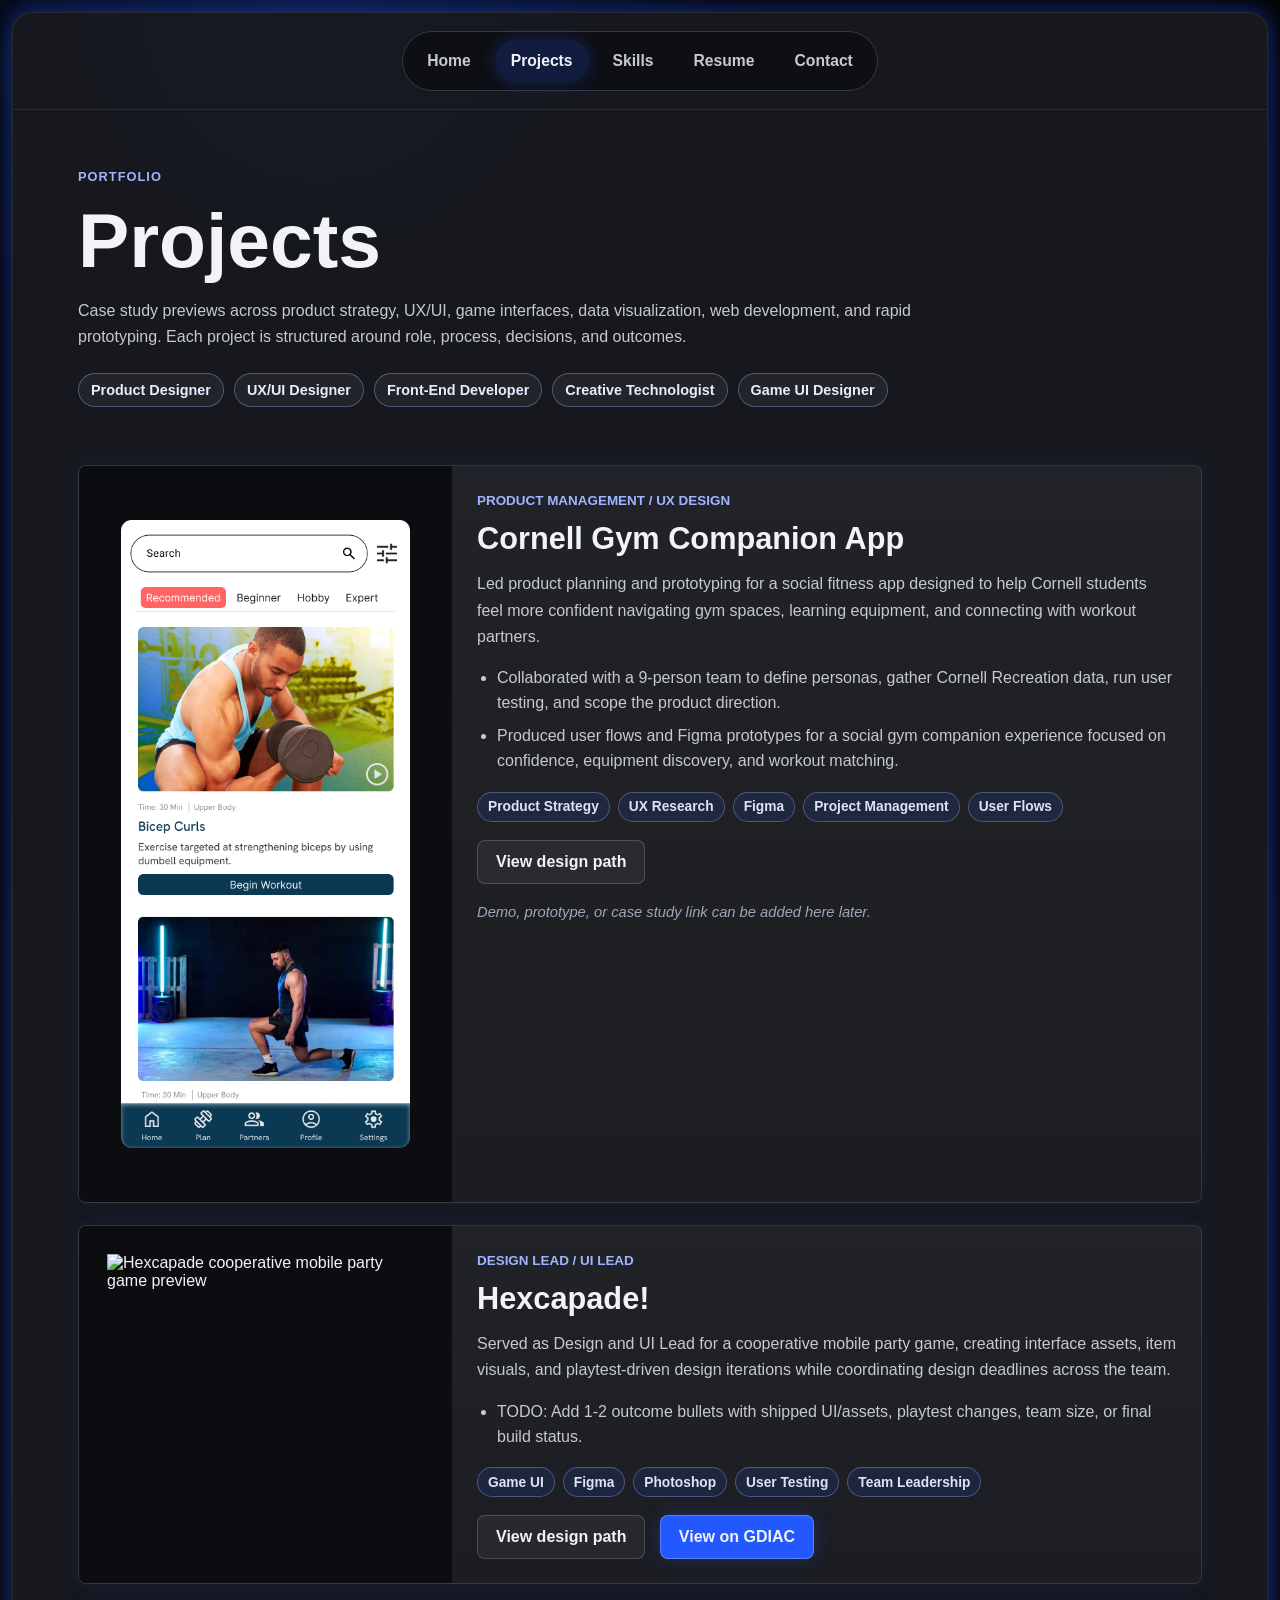
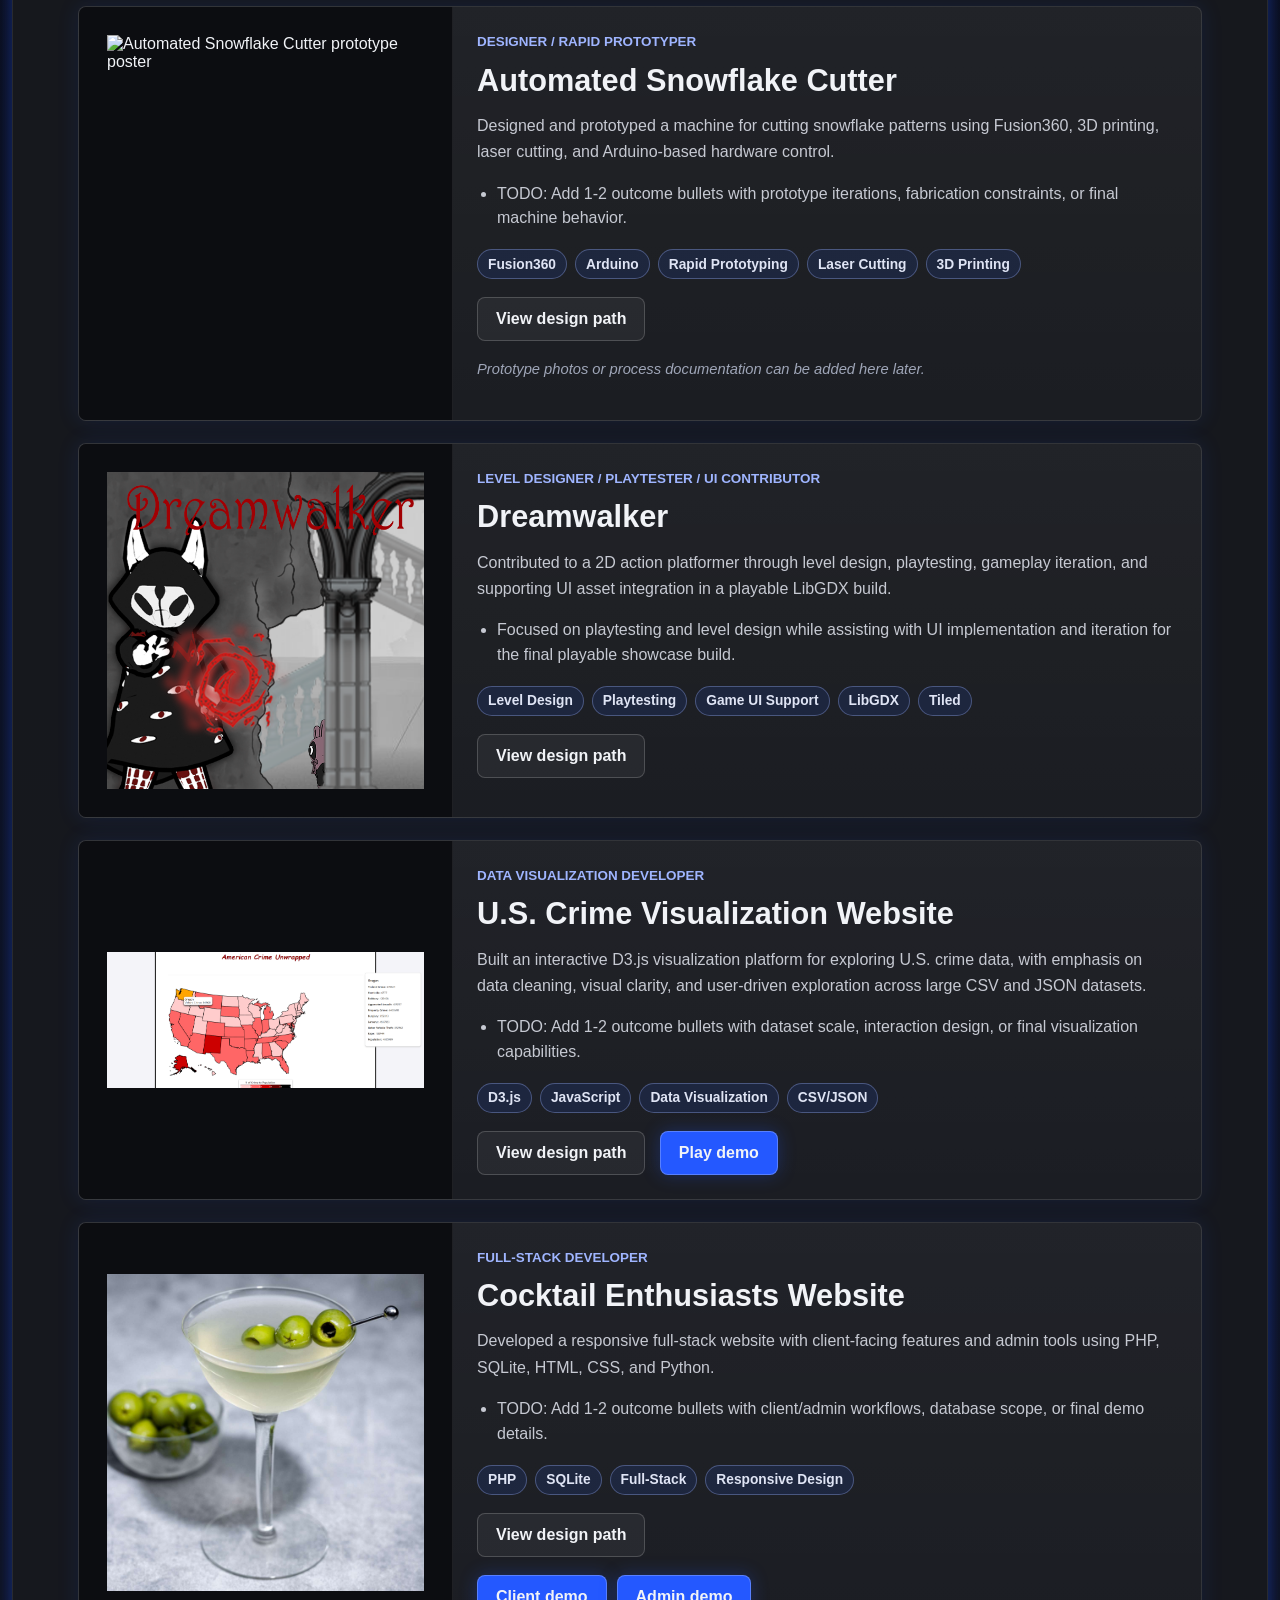
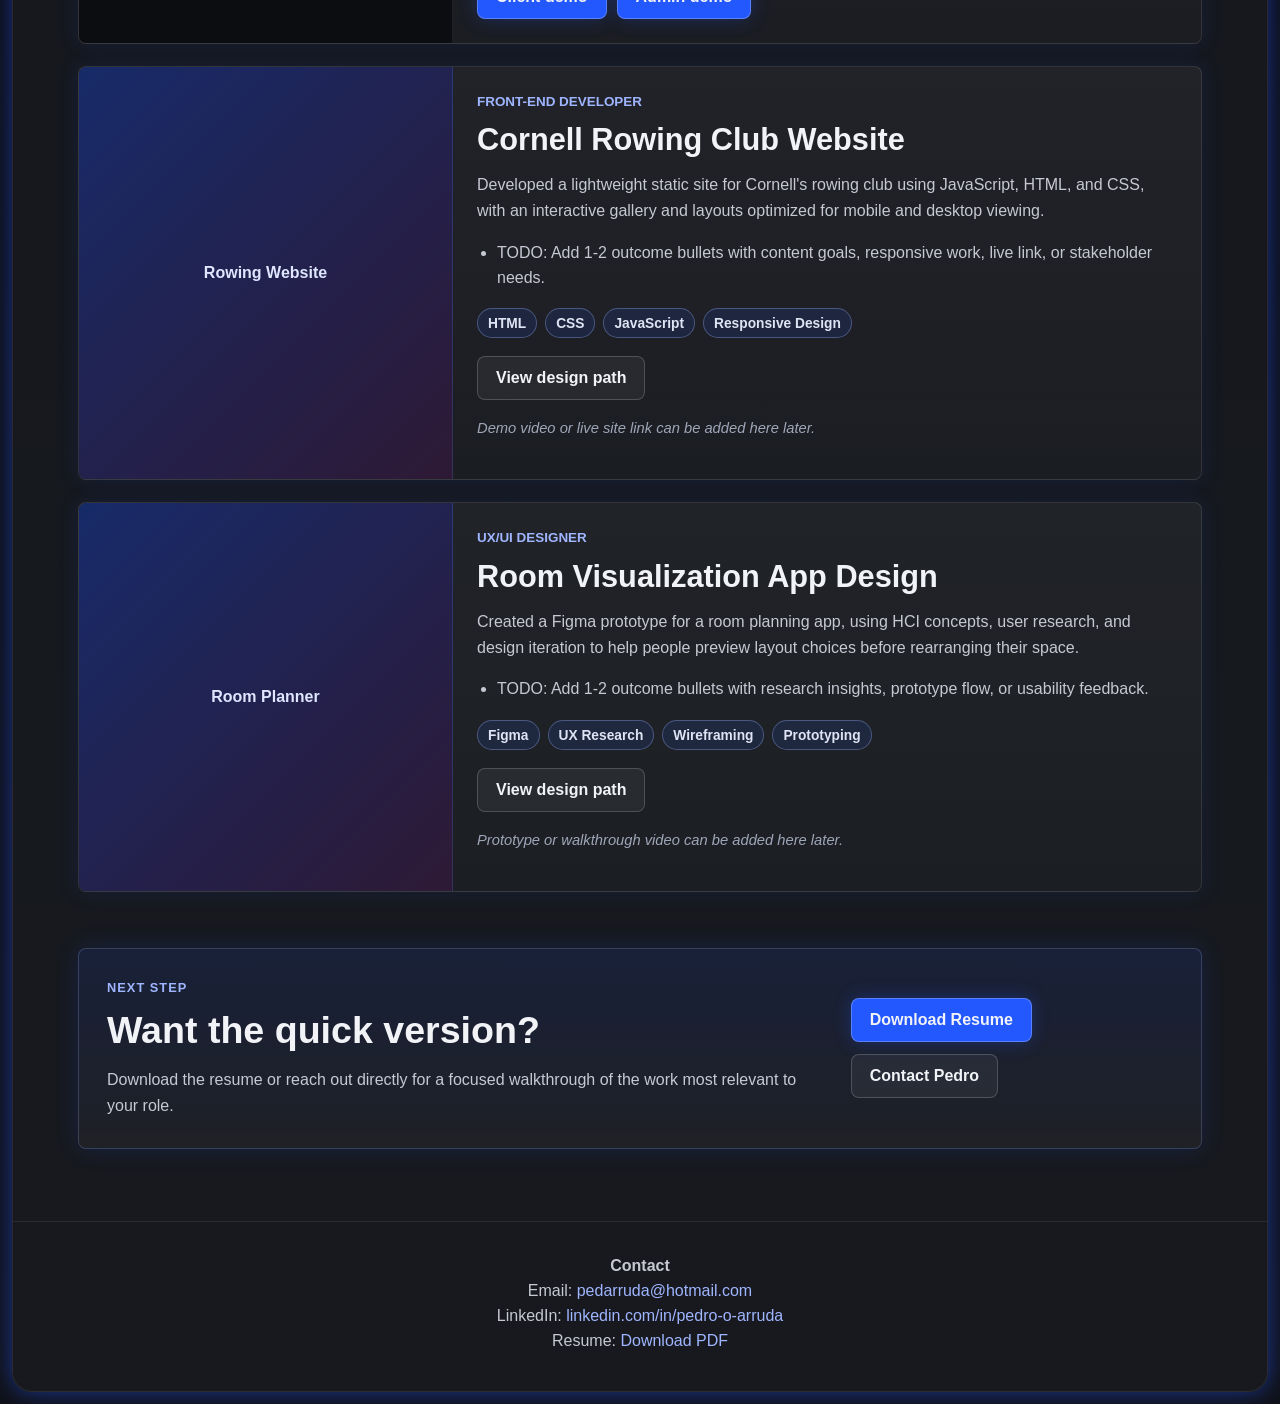
==== commit aa325f51: "finalized index page, few edits on projects" ====
--- a/projects.html
+++ b/projects.html
@@ -4,7 +4,7 @@
     <meta charset="UTF-8">
     <meta name="Projects" id="currentPage">
     <meta name="viewport" content="width=device-width, initial-scale=1.0">
-    <meta name="description" content="Selected UX, product, front-end, game UI, data visualization, and rapid prototyping projects by Pedro Arruda.">
+    <meta name="description" content="Selected UX, product, front-end, game UI, data visualization, and rapid prototyping projects by Pedro Arruda, with design-process case studies and implementation details.">
     <title>Projects | Pedro Arruda</title>
     <link rel="stylesheet" href="public/css/style.css">
 </head>
@@ -14,16 +14,26 @@
             <header class="page-header">
                 <p class="eyebrow">Portfolio</p>
                 <h1>Projects</h1>
-                <p>Case study previews across product strategy, UX/UI, game interfaces, data visualization, web development, and rapid prototyping.</p>
+                <p>Case study previews across product strategy, UX/UI, game interfaces, data visualization, web development, and rapid prototyping. Each project is structured around role, process, decisions, and outcomes.</p>
+                <div class="role-fit compact" aria-label="Best fit roles">
+                    <span>Product Designer</span>
+                    <span>UX/UI Designer</span>
+                    <span>Front-End Developer</span>
+                    <span>Creative Technologist</span>
+                    <span>Game UI Designer</span>
+                </div>
             </header>
 
             <article class="project-card case-study-trigger" id="p1" data-case-study="case-p1">
-                <!-- TODO: Replace placeholder with a Cornell Gym Companion App screenshot. -->
-                <div class="project-placeholder" role="img" aria-label="Screenshot placeholder for Cornell Gym Companion App">Gym Companion</div>
+                <img class="project-app-image" src="public/images/projects/workout_home.png" alt="Cornell Gym Companion App interface">
                 <div class="project-text">
                     <p class="project-role">Product Management / UX Design</p>
                     <h2>Cornell Gym Companion App</h2>
                     <p>Led product planning and prototyping for a social fitness app designed to help Cornell students feel more confident navigating gym spaces, learning equipment, and connecting with workout partners.</p>
+                    <ul class="outcome-list">
+                        <li>Collaborated with a 9-person team to define personas, gather Cornell Recreation data, run user testing, and scope the product direction.</li>
+                        <li>Produced user flows and Figma prototypes for a social gym companion experience focused on confidence, equipment discovery, and workout matching.</li>
+                    </ul>
                     <div class="tag-list"><span>Product Strategy</span><span>UX Research</span><span>Figma</span><span>Project Management</span><span>User Flows</span></div>
                     <button class="case-study-button" type="button" data-case-study="case-p1" aria-label="Open Cornell Gym Companion App design path">View design path</button>
                     <p class="hint">Demo, prototype, or case study link can be added here later.</p>
@@ -31,25 +41,29 @@
             </article>
 
             <article class="project-card case-study-trigger" id="p2" data-case-study="case-p2">
-                <!-- TODO: Replace placeholder with a Hexcapade screenshot or key art. -->
-                <div class="project-placeholder" role="img" aria-label="Screenshot placeholder for Hexcapade">Hexcapade!</div>
+                <img src="public/images/projects/hexcapade.png" alt="Hexcapade cooperative mobile party game preview">
                 <div class="project-text">
                     <p class="project-role">Design Lead / UI Lead</p>
                     <h2>Hexcapade!</h2>
                     <p>Served as Design and UI Lead for a cooperative mobile party game, creating interface assets, item visuals, and playtest-driven design iterations while coordinating design deadlines across the team.</p>
+                    <ul class="outcome-list">
+                        <li>TODO: Add 1-2 outcome bullets with shipped UI/assets, playtest changes, team size, or final build status.</li>
+                    </ul>
                     <div class="tag-list"><span>Game UI</span><span>Figma</span><span>Photoshop</span><span>User Testing</span><span>Team Leadership</span></div>
                     <button class="case-study-button" type="button" data-case-study="case-p2" aria-label="Open Hexcapade design path">View design path</button>
-                    <p class="hint">Gameplay video, store page, or case study link can be added here later.</p>
+                    <a href="https://gdiac.cs.cornell.edu/gdiac/showcase/games/hexcapade/" target="_blank" rel="noopener" class="project-link" aria-label="View Hexcapade on the GDIAC showcase">View on GDIAC</a>
                 </div>
             </article>
 
             <article class="project-card case-study-trigger" id="p3" data-case-study="case-p3">
-                <!-- TODO: Replace placeholder with a snowflake cutter prototype photo. -->
-                <div class="project-placeholder" role="img" aria-label="Screenshot placeholder for Automated Snowflake Cutter">Snowflake Cutter</div>
+                <img src="public/images/projects/snowstorm.png" alt="Automated Snowflake Cutter prototype poster">
                 <div class="project-text">
                     <p class="project-role">Designer / Rapid Prototyper</p>
                     <h2>Automated Snowflake Cutter</h2>
                     <p>Designed and prototyped a machine for cutting snowflake patterns using Fusion360, 3D printing, laser cutting, and Arduino-based hardware control.</p>
+                    <ul class="outcome-list">
+                        <li>TODO: Add 1-2 outcome bullets with prototype iterations, fabrication constraints, or final machine behavior.</li>
+                    </ul>
                     <div class="tag-list"><span>Fusion360</span><span>Arduino</span><span>Rapid Prototyping</span><span>Laser Cutting</span><span>3D Printing</span></div>
                     <button class="case-study-button" type="button" data-case-study="case-p3" aria-label="Open Automated Snowflake Cutter design path">View design path</button>
                     <p class="hint">Prototype photos or process documentation can be added here later.</p>
@@ -57,14 +71,16 @@
             </article>
 
             <article class="project-card case-study-trigger" id="p4" data-case-study="case-p4">
-                <img src="public/images/projects/dreamwalker.png" alt="Dreamwalker 2D action platformer gameplay and UI preview">
-                <div class="project-text">
-                    <p class="project-role">UI Lead / Game Developer</p>
+                <img src="public/images/projects/dreamwalker_card.png" alt="Dreamwalker 2D action platformer gameplay and level design preview">
+                <div class="project-text">
+                    <p class="project-role">Level Designer / Playtester / UI Contributor</p>
                     <h2>Dreamwalker</h2>
-                    <p>Designed and implemented UI systems for a 2D action platformer, integrating visual assets into a playable game experience using LibGDX, Figma, Tiled, and Photoshop.</p>
-                    <div class="tag-list"><span>Game UI</span><span>LibGDX</span><span>Figma</span><span>Tiled</span><span>Photoshop</span></div>
+                    <p>Contributed to a 2D action platformer through level design, playtesting, gameplay iteration, and supporting UI asset integration in a playable LibGDX build.</p>
+                    <ul class="outcome-list">
+                        <li>Focused on playtesting and level design while assisting with UI implementation and iteration for the final playable showcase build.</li>
+                    </ul>
+                    <div class="tag-list"><span>Level Design</span><span>Playtesting</span><span>Game UI Support</span><span>LibGDX</span><span>Tiled</span></div>
                     <button class="case-study-button" type="button" data-case-study="case-p4" aria-label="Open Dreamwalker design path">View design path</button>
-                    <a href="https://gdiac.cs.cornell.edu/gdiac/showcase/gallery/dreamwalker/" target="_blank" rel="noopener" class="project-link" aria-label="View Dreamwalker on the GDIAC showcase">View on GDIAC</a>
                 </div>
             </article>
 
@@ -74,6 +90,9 @@
                     <p class="project-role">Data Visualization Developer</p>
                     <h2>U.S. Crime Visualization Website</h2>
                     <p>Built an interactive D3.js visualization platform for exploring U.S. crime data, with emphasis on data cleaning, visual clarity, and user-driven exploration across large CSV and JSON datasets.</p>
+                    <ul class="outcome-list">
+                        <li>TODO: Add 1-2 outcome bullets with dataset scale, interaction design, or final visualization capabilities.</li>
+                    </ul>
                     <div class="tag-list"><span>D3.js</span><span>JavaScript</span><span>Data Visualization</span><span>CSV/JSON</span></div>
                     <button class="case-study-button" type="button" data-case-study="case-p5" aria-label="Open U.S. Crime Visualization Website design path">View design path</button>
                     <button class="project-vid" type="button" data-video="public/videos/Info3300_final.mp4" aria-label="Play U.S. Crime Visualization demo video">Play demo</button>
@@ -86,6 +105,9 @@
                     <p class="project-role">Full-Stack Developer</p>
                     <h2>Cocktail Enthusiasts Website</h2>
                     <p>Developed a responsive full-stack website with client-facing features and admin tools using PHP, SQLite, HTML, CSS, and Python.</p>
+                    <ul class="outcome-list">
+                        <li>TODO: Add 1-2 outcome bullets with client/admin workflows, database scope, or final demo details.</li>
+                    </ul>
                     <div class="tag-list"><span>PHP</span><span>SQLite</span><span>Full-Stack</span><span>Responsive Design</span></div>
                     <button class="case-study-button" type="button" data-case-study="case-p6" aria-label="Open Cocktail Enthusiasts Website design path">View design path</button>
                     <div class="video-actions">
@@ -102,6 +124,9 @@
                     <p class="project-role">Front-End Developer</p>
                     <h2>Cornell Rowing Club Website</h2>
                     <p>Developed a lightweight static site for Cornell's rowing club using JavaScript, HTML, and CSS, with an interactive gallery and layouts optimized for mobile and desktop viewing.</p>
+                    <ul class="outcome-list">
+                        <li>TODO: Add 1-2 outcome bullets with content goals, responsive work, live link, or stakeholder needs.</li>
+                    </ul>
                     <div class="tag-list"><span>HTML</span><span>CSS</span><span>JavaScript</span><span>Responsive Design</span></div>
                     <button class="case-study-button" type="button" data-case-study="case-p7" aria-label="Open Cornell Rowing Club Website design path">View design path</button>
                     <p class="hint">Demo video or live site link can be added here later.</p>
@@ -115,6 +140,9 @@
                     <p class="project-role">UX/UI Designer</p>
                     <h2>Room Visualization App Design</h2>
                     <p>Created a Figma prototype for a room planning app, using HCI concepts, user research, and design iteration to help people preview layout choices before rearranging their space.</p>
+                    <ul class="outcome-list">
+                        <li>TODO: Add 1-2 outcome bullets with research insights, prototype flow, or usability feedback.</li>
+                    </ul>
                     <div class="tag-list"><span>Figma</span><span>UX Research</span><span>Wireframing</span><span>Prototyping</span></div>
                     <button class="case-study-button" type="button" data-case-study="case-p8" aria-label="Open Room Visualization App Design design path">View design path</button>
                     <p class="hint">Prototype or walkthrough video can be added here later.</p>
@@ -148,20 +176,32 @@
             <h2>Cornell Gym Companion App</h2>
             <p class="case-study-role">Product Management / UX Design</p>
             <section>
+                <h3>Context</h3>
+                <p>TODO: Describe project setting, timeline, team size, target users, and why this problem mattered.</p>
+            </section>
+            <section>
+                <h3>My Role</h3>
+                <p>TODO: Clarify ownership, responsibilities, collaboration points, and deliverables.</p>
+            </section>
+            <section>
                 <h3>Problem</h3>
-                <p>TODO: Describe the user problem, target students, and why this experience mattered.</p>
-            </section>
-            <section>
-                <h3>Research & Insights</h3>
-                <p>TODO: Add interviews, observations, survey notes, competitive research, or key findings.</p>
-            </section>
-            <section>
-                <h3>Design Direction</h3>
-                <p>TODO: Explain user flows, information architecture, sketches, wireframes, and Figma decisions.</p>
-            </section>
-            <section>
-                <h3>Iteration & Outcome</h3>
-                <p>TODO: Add playtest/usability feedback, changes made, and what the final prototype achieved.</p>
+                <p>TODO: Describe the user problem, target students, and product opportunity.</p>
+            </section>
+            <section>
+                <h3>Process</h3>
+                <p>TODO: Add research, user flows, information architecture, sketches, wireframes, and prototyping steps.</p>
+            </section>
+            <section>
+                <h3>Key Decisions</h3>
+                <p>TODO: Explain the most important product or interface decisions and why you made them.</p>
+            </section>
+            <section>
+                <h3>Outcome</h3>
+                <p>TODO: Add usability feedback, changes made, final deliverables, and measurable or qualitative results.</p>
+            </section>
+            <section>
+                <h3>Tools</h3>
+                <p>TODO: List tools, methods, and skills used.</p>
             </section>
         </article>
     </template>
@@ -171,10 +211,13 @@
             <p class="eyebrow">Case Study Template</p>
             <h2>Hexcapade!</h2>
             <p class="case-study-role">Design Lead / UI Lead</p>
-            <section><h3>Challenge</h3><p>TODO: Describe the game design/UI challenge and team constraints.</p></section>
-            <section><h3>UI & Asset Process</h3><p>TODO: Add interface assets, item visuals, style exploration, and production notes.</p></section>
-            <section><h3>Playtesting</h3><p>TODO: Summarize feedback loops, design changes, and coordination decisions.</p></section>
-            <section><h3>Result</h3><p>TODO: Add final contribution, shipped materials, screenshots, or lessons learned.</p></section>
+            <section><h3>Context</h3><p>TODO: Describe game concept, timeline, team size, platform, and target player experience.</p></section>
+            <section><h3>My Role</h3><p>TODO: Clarify design/UI leadership, ownership, collaboration, and deliverables.</p></section>
+            <section><h3>Problem</h3><p>TODO: Describe the interface, coordination, or player-understanding challenge.</p></section>
+            <section><h3>Process</h3><p>TODO: Add UI assets, item visuals, style exploration, production notes, and playtesting.</p></section>
+            <section><h3>Key Decisions</h3><p>TODO: Explain the design decisions that changed readability, usability, or player feedback.</p></section>
+            <section><h3>Outcome</h3><p>TODO: Add shipped materials, final build status, screenshots, or lessons learned.</p></section>
+            <section><h3>Tools</h3><p>TODO: List tools, methods, and skills used.</p></section>
         </article>
     </template>
 
@@ -183,10 +226,13 @@
             <p class="eyebrow">Case Study Template</p>
             <h2>Automated Snowflake Cutter</h2>
             <p class="case-study-role">Designer / Rapid Prototyper</p>
-            <section><h3>Concept</h3><p>TODO: Explain the initial concept, constraints, and intended user or demonstration context.</p></section>
-            <section><h3>Prototype Path</h3><p>TODO: Add Fusion360, fabrication, Arduino, and physical computing steps.</p></section>
-            <section><h3>Testing</h3><p>TODO: Describe mechanical tests, failures, material changes, and iteration notes.</p></section>
-            <section><h3>Final Build</h3><p>TODO: Add photos, final behavior, and what you would improve next.</p></section>
+            <section><h3>Context</h3><p>TODO: Explain project setting, timeline, constraints, and intended demonstration context.</p></section>
+            <section><h3>My Role</h3><p>TODO: Clarify ownership across CAD, fabrication, electronics, code, and testing.</p></section>
+            <section><h3>Problem</h3><p>TODO: Describe the physical or interaction challenge the prototype needed to solve.</p></section>
+            <section><h3>Process</h3><p>TODO: Add Fusion360, fabrication, Arduino, material testing, and physical computing steps.</p></section>
+            <section><h3>Key Decisions</h3><p>TODO: Explain mechanical, material, and control decisions that shaped the final prototype.</p></section>
+            <section><h3>Outcome</h3><p>TODO: Add photos, final behavior, limitations, and what you would improve next.</p></section>
+            <section><h3>Tools</h3><p>TODO: List tools, methods, and skills used.</p></section>
         </article>
     </template>
 
@@ -194,11 +240,14 @@
         <article class="case-study-detail">
             <p class="eyebrow">Case Study Template</p>
             <h2>Dreamwalker</h2>
-            <p class="case-study-role">UI Lead / Game Developer</p>
-            <section><h3>Game Context</h3><p>TODO: Describe the player experience, UI goals, and production role.</p></section>
-            <section><h3>Interface Design</h3><p>TODO: Add HUD, menus, visual asset decisions, and Figma/Photoshop process.</p></section>
-            <section><h3>Implementation</h3><p>TODO: Explain LibGDX/Tiled integration and technical design tradeoffs.</p></section>
-            <section><h3>Outcome</h3><p>TODO: Add screenshots, showcase results, and iteration takeaways.</p></section>
+            <p class="case-study-role">Level Designer / Playtester / UI Contributor</p>
+            <section><h3>Context</h3><p>TODO: Describe game concept, timeline, team size, player experience, and production goals.</p></section>
+            <section><h3>My Role</h3><p>TODO: Clarify level design, playtesting, gameplay iteration, and UI support responsibilities.</p></section>
+            <section><h3>Problem</h3><p>TODO: Describe the gameplay, level flow, player feedback, or interface-support challenge.</p></section>
+            <section><h3>Process</h3><p>TODO: Add level design work, playtest findings, iteration notes, Tiled/LibGDX work, and UI support details.</p></section>
+            <section><h3>Key Decisions</h3><p>TODO: Explain design and testing decisions that improved pacing, readability, or player experience.</p></section>
+            <section><h3>Outcome</h3><p>TODO: Add showcase results, playable build details, level/playtest changes, and iteration takeaways.</p></section>
+            <section><h3>Tools</h3><p>TODO: List tools, methods, and skills used.</p></section>
         </article>
     </template>
 
@@ -207,10 +256,13 @@
             <p class="eyebrow">Case Study Template</p>
             <h2>U.S. Crime Visualization Website</h2>
             <p class="case-study-role">Data Visualization Developer</p>
-            <section><h3>Data Question</h3><p>TODO: Describe the questions users needed to explore and the dataset constraints.</p></section>
-            <section><h3>Data Preparation</h3><p>TODO: Add cleaning, JSON/CSV parsing, and structure decisions.</p></section>
-            <section><h3>Visualization Design</h3><p>TODO: Explain chart choices, interaction patterns, and visual hierarchy.</p></section>
-            <section><h3>Result</h3><p>TODO: Add demo notes, usability improvements, and final insights.</p></section>
+            <section><h3>Context</h3><p>TODO: Describe project setting, timeline, dataset source, and intended user questions.</p></section>
+            <section><h3>My Role</h3><p>TODO: Clarify data cleaning, visualization design, development, and collaboration responsibilities.</p></section>
+            <section><h3>Problem</h3><p>TODO: Describe the complexity of the data and the user exploration challenge.</p></section>
+            <section><h3>Process</h3><p>TODO: Add cleaning, JSON/CSV parsing, structure decisions, sketches, and D3 implementation.</p></section>
+            <section><h3>Key Decisions</h3><p>TODO: Explain chart choices, interaction patterns, filtering, and visual hierarchy.</p></section>
+            <section><h3>Outcome</h3><p>TODO: Add demo notes, final capabilities, insights, and usability improvements.</p></section>
+            <section><h3>Tools</h3><p>TODO: List tools, methods, and skills used.</p></section>
         </article>
     </template>
 
@@ -219,10 +271,13 @@
             <p class="eyebrow">Case Study Template</p>
             <h2>Cocktail Enthusiasts Website</h2>
             <p class="case-study-role">Full-Stack Developer</p>
-            <section><h3>Product Need</h3><p>TODO: Describe users, admin needs, and core website requirements.</p></section>
-            <section><h3>Design & Architecture</h3><p>TODO: Add responsive design choices, database structure, and PHP/SQLite decisions.</p></section>
-            <section><h3>Build Process</h3><p>TODO: Explain client/admin workflows, implementation details, and testing.</p></section>
-            <section><h3>Outcome</h3><p>TODO: Add final screenshots, demos, and future improvements.</p></section>
+            <section><h3>Context</h3><p>TODO: Describe product setting, target users, admin needs, and core requirements.</p></section>
+            <section><h3>My Role</h3><p>TODO: Clarify front-end, back-end, database, admin tooling, and documentation responsibilities.</p></section>
+            <section><h3>Problem</h3><p>TODO: Describe the user and admin workflows the site needed to support.</p></section>
+            <section><h3>Process</h3><p>TODO: Add responsive design choices, database structure, PHP/SQLite decisions, and testing.</p></section>
+            <section><h3>Key Decisions</h3><p>TODO: Explain architecture, UI, and data decisions that made the site usable.</p></section>
+            <section><h3>Outcome</h3><p>TODO: Add final screenshots, demo notes, completed features, and future improvements.</p></section>
+            <section><h3>Tools</h3><p>TODO: List tools, methods, and skills used.</p></section>
         </article>
     </template>
 
@@ -231,10 +286,13 @@
             <p class="eyebrow">Case Study Template</p>
             <h2>Cornell Rowing Club Website</h2>
             <p class="case-study-role">Front-End Developer</p>
-            <section><h3>Goal</h3><p>TODO: Describe the club audience, content goals, and site constraints.</p></section>
-            <section><h3>Design Path</h3><p>TODO: Add layout, gallery, content hierarchy, and mobile decisions.</p></section>
-            <section><h3>Implementation</h3><p>TODO: Explain HTML/CSS/JavaScript features and responsive work.</p></section>
-            <section><h3>Result</h3><p>TODO: Add live/demo link, screenshots, and impact.</p></section>
+            <section><h3>Context</h3><p>TODO: Describe the club audience, content goals, site constraints, and stakeholder needs.</p></section>
+            <section><h3>My Role</h3><p>TODO: Clarify front-end ownership, collaboration, content structure, and delivery responsibilities.</p></section>
+            <section><h3>Problem</h3><p>TODO: Describe the communication or navigation problem the site needed to solve.</p></section>
+            <section><h3>Process</h3><p>TODO: Add layout, gallery, content hierarchy, responsive decisions, and implementation notes.</p></section>
+            <section><h3>Key Decisions</h3><p>TODO: Explain design and front-end choices that improved scanning or usability.</p></section>
+            <section><h3>Outcome</h3><p>TODO: Add live/demo link, screenshots, stakeholder response, and impact.</p></section>
+            <section><h3>Tools</h3><p>TODO: List tools, methods, and skills used.</p></section>
         </article>
     </template>
 
@@ -243,10 +301,13 @@
             <p class="eyebrow">Case Study Template</p>
             <h2>Room Visualization App Design</h2>
             <p class="case-study-role">UX/UI Designer</p>
-            <section><h3>User Need</h3><p>TODO: Describe the planning problem and target users.</p></section>
-            <section><h3>Research</h3><p>TODO: Add user research, HCI concepts, and findings.</p></section>
-            <section><h3>Prototype</h3><p>TODO: Add wireframes, Figma screens, flows, and design rationale.</p></section>
-            <section><h3>Iteration</h3><p>TODO: Add feedback, revisions, and final prototype notes.</p></section>
+            <section><h3>Context</h3><p>TODO: Describe target users, planning context, timeline, and project constraints.</p></section>
+            <section><h3>My Role</h3><p>TODO: Clarify research, wireframing, prototyping, visual design, and presentation responsibilities.</p></section>
+            <section><h3>Problem</h3><p>TODO: Describe the planning problem and user pain points.</p></section>
+            <section><h3>Process</h3><p>TODO: Add user research, HCI concepts, flows, wireframes, and Figma prototype work.</p></section>
+            <section><h3>Key Decisions</h3><p>TODO: Explain layout, interaction, and visual decisions that supported the user goal.</p></section>
+            <section><h3>Outcome</h3><p>TODO: Add feedback, revisions, final prototype notes, and presentation results.</p></section>
+            <section><h3>Tools</h3><p>TODO: List tools, methods, and skills used.</p></section>
         </article>
     </template>
 
--- a/public/css/style.css
+++ b/public/css/style.css
@@ -222,8 +222,16 @@
 
 .hero-summary {
     max-width: 680px;
-    margin-bottom: 28px;
+    margin-bottom: 14px;
     font-size: 1.12rem;
+}
+
+.hero-meta {
+    max-width: 720px;
+    margin: 0 0 22px;
+    color: var(--soft);
+    font-size: 0.98rem;
+    font-weight: 700;
 }
 
 .hero-portrait {
@@ -243,6 +251,31 @@
     display: flex;
     flex-wrap: wrap;
     gap: 12px;
+}
+
+.role-fit {
+    display: flex;
+    flex-wrap: wrap;
+    gap: 10px;
+    margin: 0 0 28px;
+}
+
+.role-fit.compact {
+    margin-top: 22px;
+    margin-bottom: 0;
+}
+
+.role-fit span {
+    display: inline-flex;
+    align-items: center;
+    min-height: 34px;
+    padding: 5px 12px;
+    color: #e8ecff;
+    font-size: 0.9rem;
+    font-weight: 800;
+    border: 1px solid rgba(159, 181, 255, 0.36);
+    border-radius: 999px;
+    background-color: rgba(255, 255, 255, 0.055);
 }
 
 .button,
@@ -313,20 +346,33 @@
 }
 
 .feature-card {
+    display: block;
+    color: inherit;
+    text-decoration: none;
     overflow: hidden;
+    transition: transform 0.2s ease, border-color 0.2s ease, box-shadow 0.2s ease;
+}
+
+.feature-card:hover,
+.feature-card:focus-visible {
+    transform: translateY(-2px);
+    border-color: rgba(159, 181, 255, 0.44);
+    box-shadow: 0 0 28px rgba(36, 88, 255, 0.22);
+    outline: none;
 }
 
 .feature-card img,
 .project-card img,
 .project-placeholder {
     width: 100%;
+    padding: 10px;
     background-color: #0c0d11;
 }
 
 .feature-card img,
 .project-placeholder {
     aspect-ratio: 16 / 9;
-    object-fit: cover;
+    object-fit: contain;
 }
 
 .project-placeholder {
@@ -377,6 +423,17 @@
     background-color: rgba(36, 88, 255, 0.12);
 }
 
+.outcome-list {
+    margin: 16px 0 0;
+    padding-left: 20px;
+    color: var(--muted);
+}
+
+.outcome-list li {
+    margin-bottom: 8px;
+    line-height: 1.55;
+}
+
 .skill-card-grid {
     display: grid;
     grid-template-columns: repeat(3, minmax(0, 1fr));
@@ -466,7 +523,7 @@
 
 .project-card {
     display: grid;
-    grid-template-columns: minmax(260px, 0.75fr) minmax(0, 1.25fr);
+    grid-template-columns: minmax(300px, 1fr) minmax(0, 2fr);
     overflow: hidden;
 }
 
@@ -484,11 +541,27 @@
 
 .project-card img,
 .project-card > .project-placeholder {
-    height: 100%;
-    min-height: 300px;
-    object-fit: cover;
+    object-fit: contain;
     border-right: 1px solid rgba(255, 255, 255, 0.08);
     border-bottom: none;
+}
+
+.project-card img {
+    align-self: stretch;
+    height: 100%;
+    min-height: 260px;
+    max-height: none;
+    object-fit: contain;
+    padding: 28px;
+}
+
+.project-card img.project-app-image {
+    padding: 54px 42px;
+}
+
+.project-card > .project-placeholder {
+    height: 100%;
+    min-height: 260px;
 }
 
 .project-text h2 {
@@ -746,14 +819,29 @@
         min-height: auto;
         padding-top: 16px;
         text-align: center;
+        justify-items: center;
     }
 
     .hero-copy {
         margin: 0 auto;
     }
 
+    .hero-portrait {
+        width: 100%;
+        display: flex;
+        justify-content: center;
+    }
+
     .button-row {
         justify-content: center;
+    }
+
+    .role-fit {
+        justify-content: center;
+    }
+
+    .page-header .role-fit {
+        justify-content: flex-start;
     }
 
     .featured-grid,
@@ -765,9 +853,17 @@
 
     .project-card img,
     .project-card > .project-placeholder {
-        min-height: 240px;
         border-right: 0;
         border-bottom: 1px solid rgba(255, 255, 255, 0.08);
+    }
+
+    .project-card img {
+        max-height: 260px;
+        padding: 12px;
+    }
+
+    .project-card > .project-placeholder {
+        min-height: 220px;
     }
 
     .cta-section {
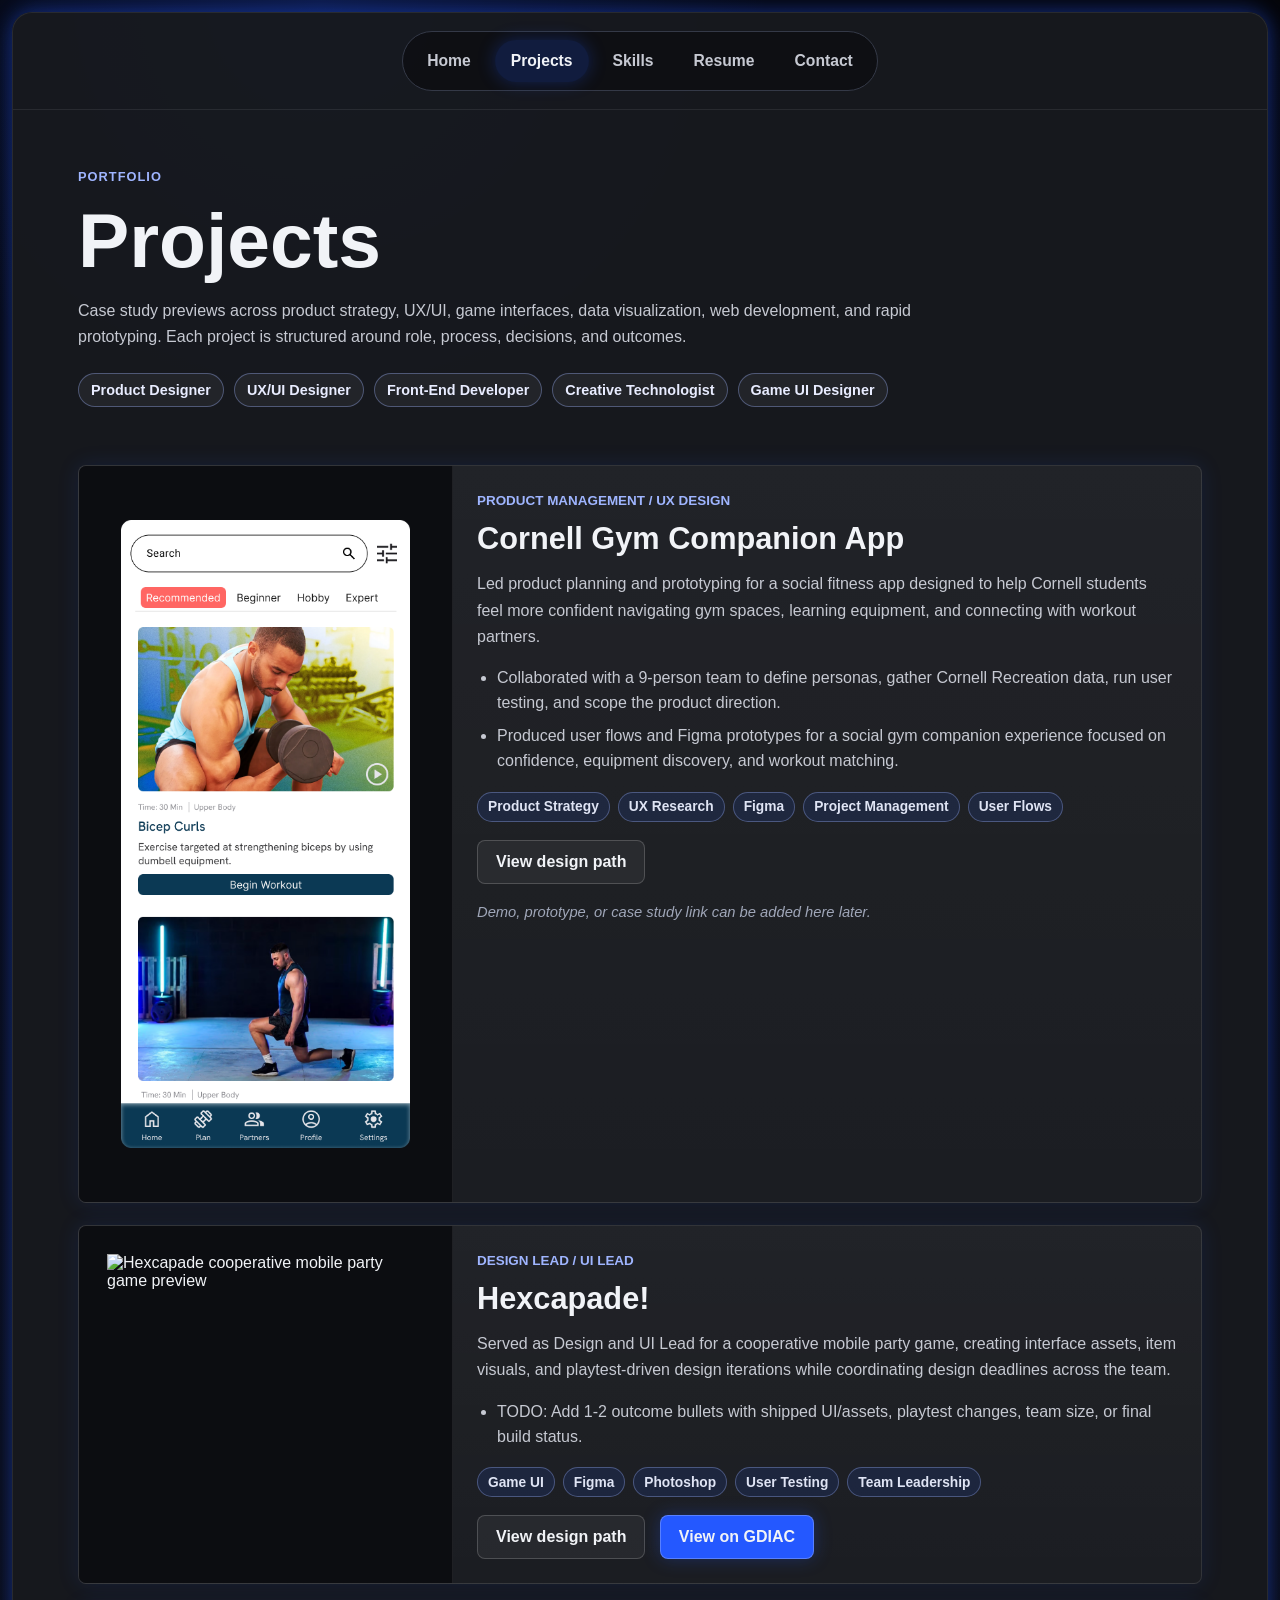
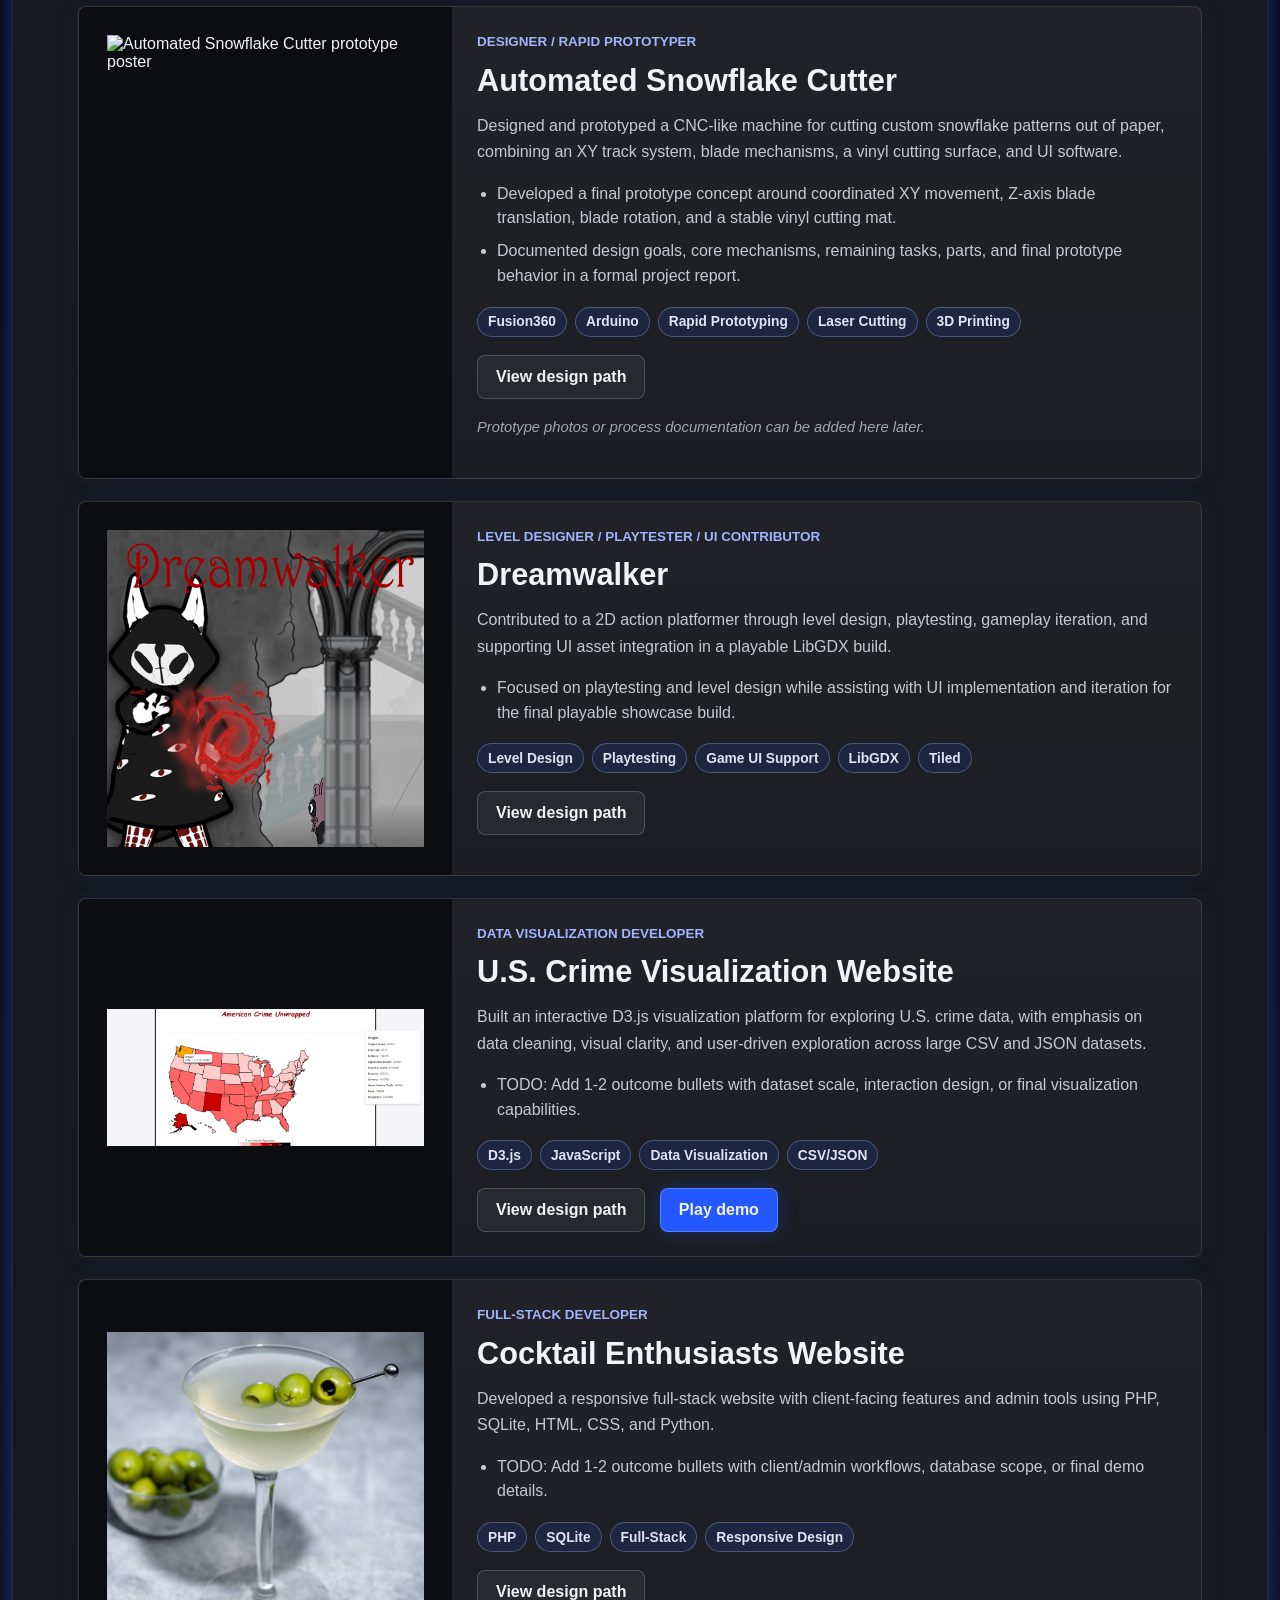
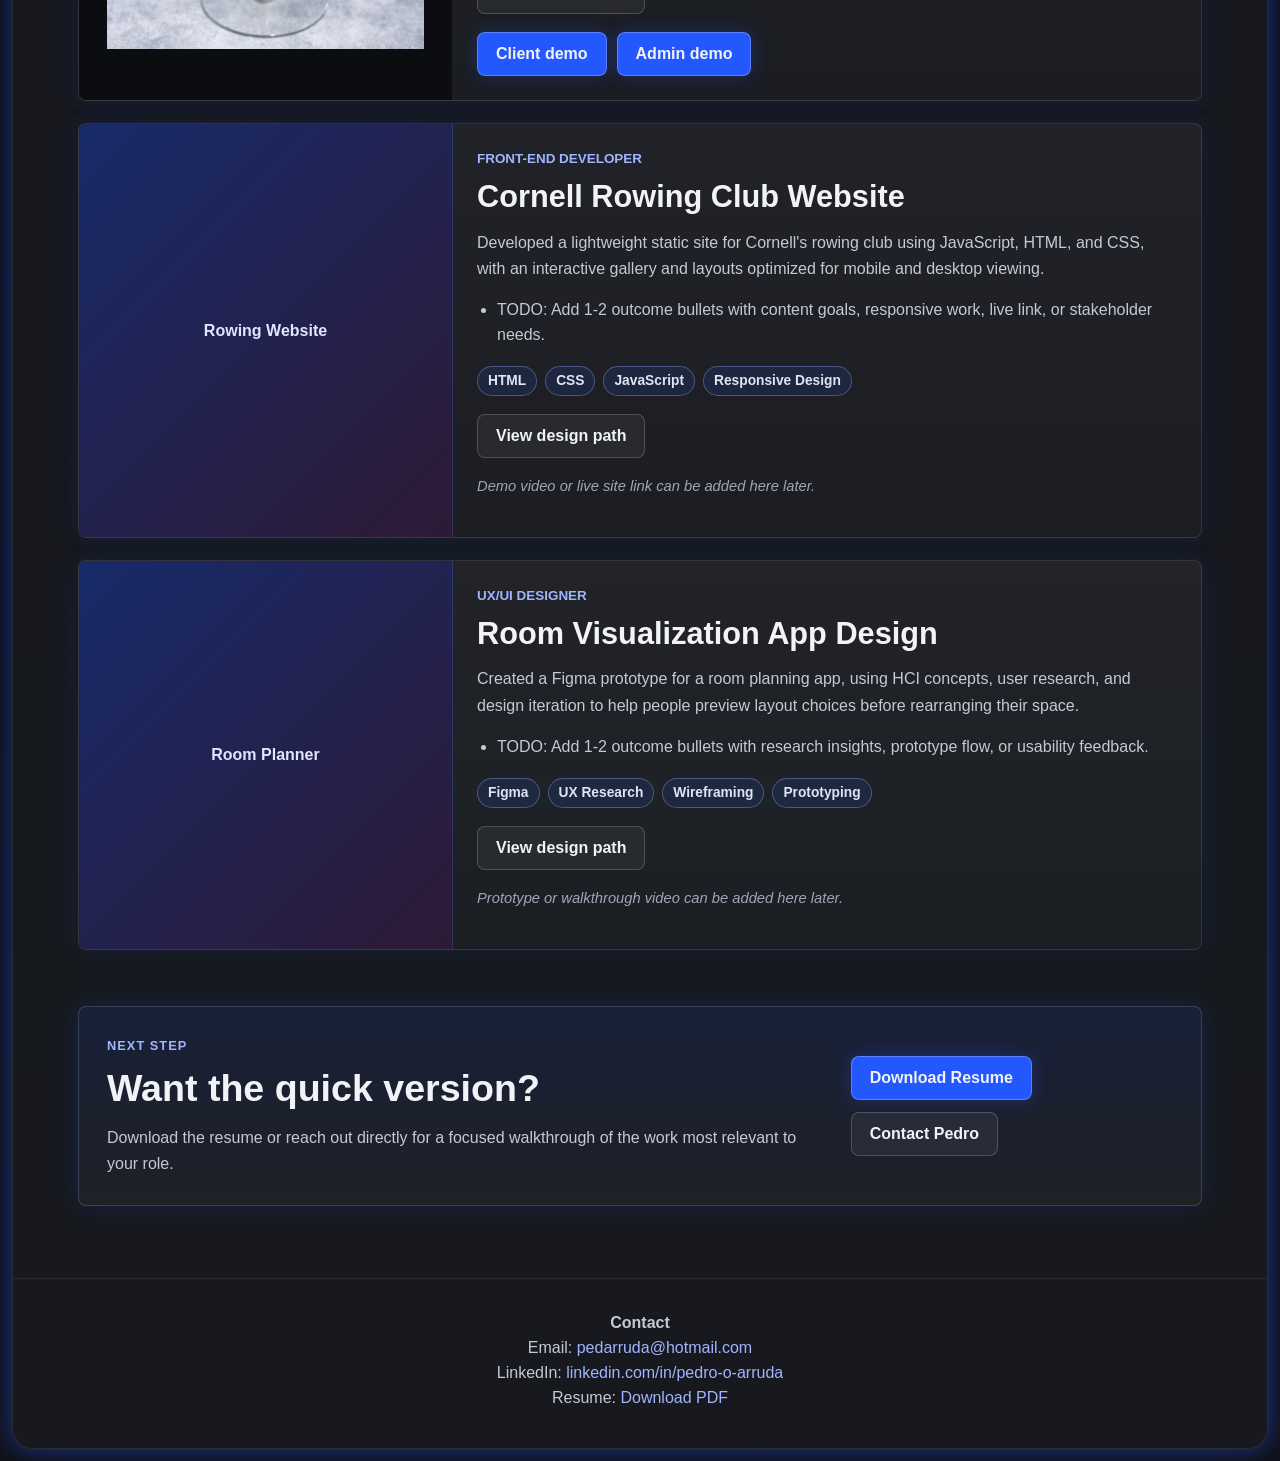
==== commit 019100b4: "additional changes" ====
--- a/projects.html
+++ b/projects.html
@@ -60,9 +60,10 @@
                 <div class="project-text">
                     <p class="project-role">Designer / Rapid Prototyper</p>
                     <h2>Automated Snowflake Cutter</h2>
-                    <p>Designed and prototyped a machine for cutting snowflake patterns using Fusion360, 3D printing, laser cutting, and Arduino-based hardware control.</p>
-                    <ul class="outcome-list">
-                        <li>TODO: Add 1-2 outcome bullets with prototype iterations, fabrication constraints, or final machine behavior.</li>
+                    <p>Designed and prototyped a CNC-like machine for cutting custom snowflake patterns out of paper, combining an XY track system, blade mechanisms, a vinyl cutting surface, and UI software.</p>
+                    <ul class="outcome-list">
+                        <li>Developed a final prototype concept around coordinated XY movement, Z-axis blade translation, blade rotation, and a stable vinyl cutting mat.</li>
+                        <li>Documented design goals, core mechanisms, remaining tasks, parts, and final prototype behavior in a formal project report.</li>
                     </ul>
                     <div class="tag-list"><span>Fusion360</span><span>Arduino</span><span>Rapid Prototyping</span><span>Laser Cutting</span><span>3D Printing</span></div>
                     <button class="case-study-button" type="button" data-case-study="case-p3" aria-label="Open Automated Snowflake Cutter design path">View design path</button>
@@ -226,13 +227,13 @@
             <p class="eyebrow">Case Study Template</p>
             <h2>Automated Snowflake Cutter</h2>
             <p class="case-study-role">Designer / Rapid Prototyper</p>
-            <section><h3>Context</h3><p>TODO: Explain project setting, timeline, constraints, and intended demonstration context.</p></section>
-            <section><h3>My Role</h3><p>TODO: Clarify ownership across CAD, fabrication, electronics, code, and testing.</p></section>
-            <section><h3>Problem</h3><p>TODO: Describe the physical or interaction challenge the prototype needed to solve.</p></section>
-            <section><h3>Process</h3><p>TODO: Add Fusion360, fabrication, Arduino, material testing, and physical computing steps.</p></section>
-            <section><h3>Key Decisions</h3><p>TODO: Explain mechanical, material, and control decisions that shaped the final prototype.</p></section>
-            <section><h3>Outcome</h3><p>TODO: Add photos, final behavior, limitations, and what you would improve next.</p></section>
-            <section><h3>Tools</h3><p>TODO: List tools, methods, and skills used.</p></section>
+            <section><h3>Context</h3><p>Designed a final prototype for a CNC-like paper cutting machine that could produce custom snowflake designs. The project focused on translating a playful craft activity into a controlled physical fabrication system.</p></section>
+            <section><h3>My Role</h3><p>TODO: Clarify your exact ownership across CAD, fabrication, electronics, UI software, documentation, and testing.</p></section>
+            <section><h3>Problem</h3><p>The prototype needed to hold paper securely, move a cutting tool accurately across an XY plane, control blade position and rotation, and keep the cutting surface durable enough for repeated use.</p></section>
+            <section><h3>Process</h3><p>Document the design path through the XY track system, blade mechanism, Z-axis blade translator, blade rotation system, vinyl cutting mat, UI software, and final parts list.</p></section>
+            <section><h3>Key Decisions</h3><p>The final concept used a vinyl cutting mat to secure paper without added clamps or magnets while giving the blades a resistant surface beneath the paper. Add any tradeoffs you made around movement accuracy, blade control, and fabrication limits.</p></section>
+            <section><h3>Outcome</h3><p>TODO: Add final prototype photos, whether the machine completed cuts, what worked reliably, what remained unfinished, and what you would improve next.</p></section>
+            <section><h3>Tools</h3><p>Fusion360, Arduino, laser cutting, 3D printing, physical prototyping, UI software, fabrication documentation. TODO: Adjust this list to match the exact tools you personally used.</p></section>
         </article>
     </template>
 
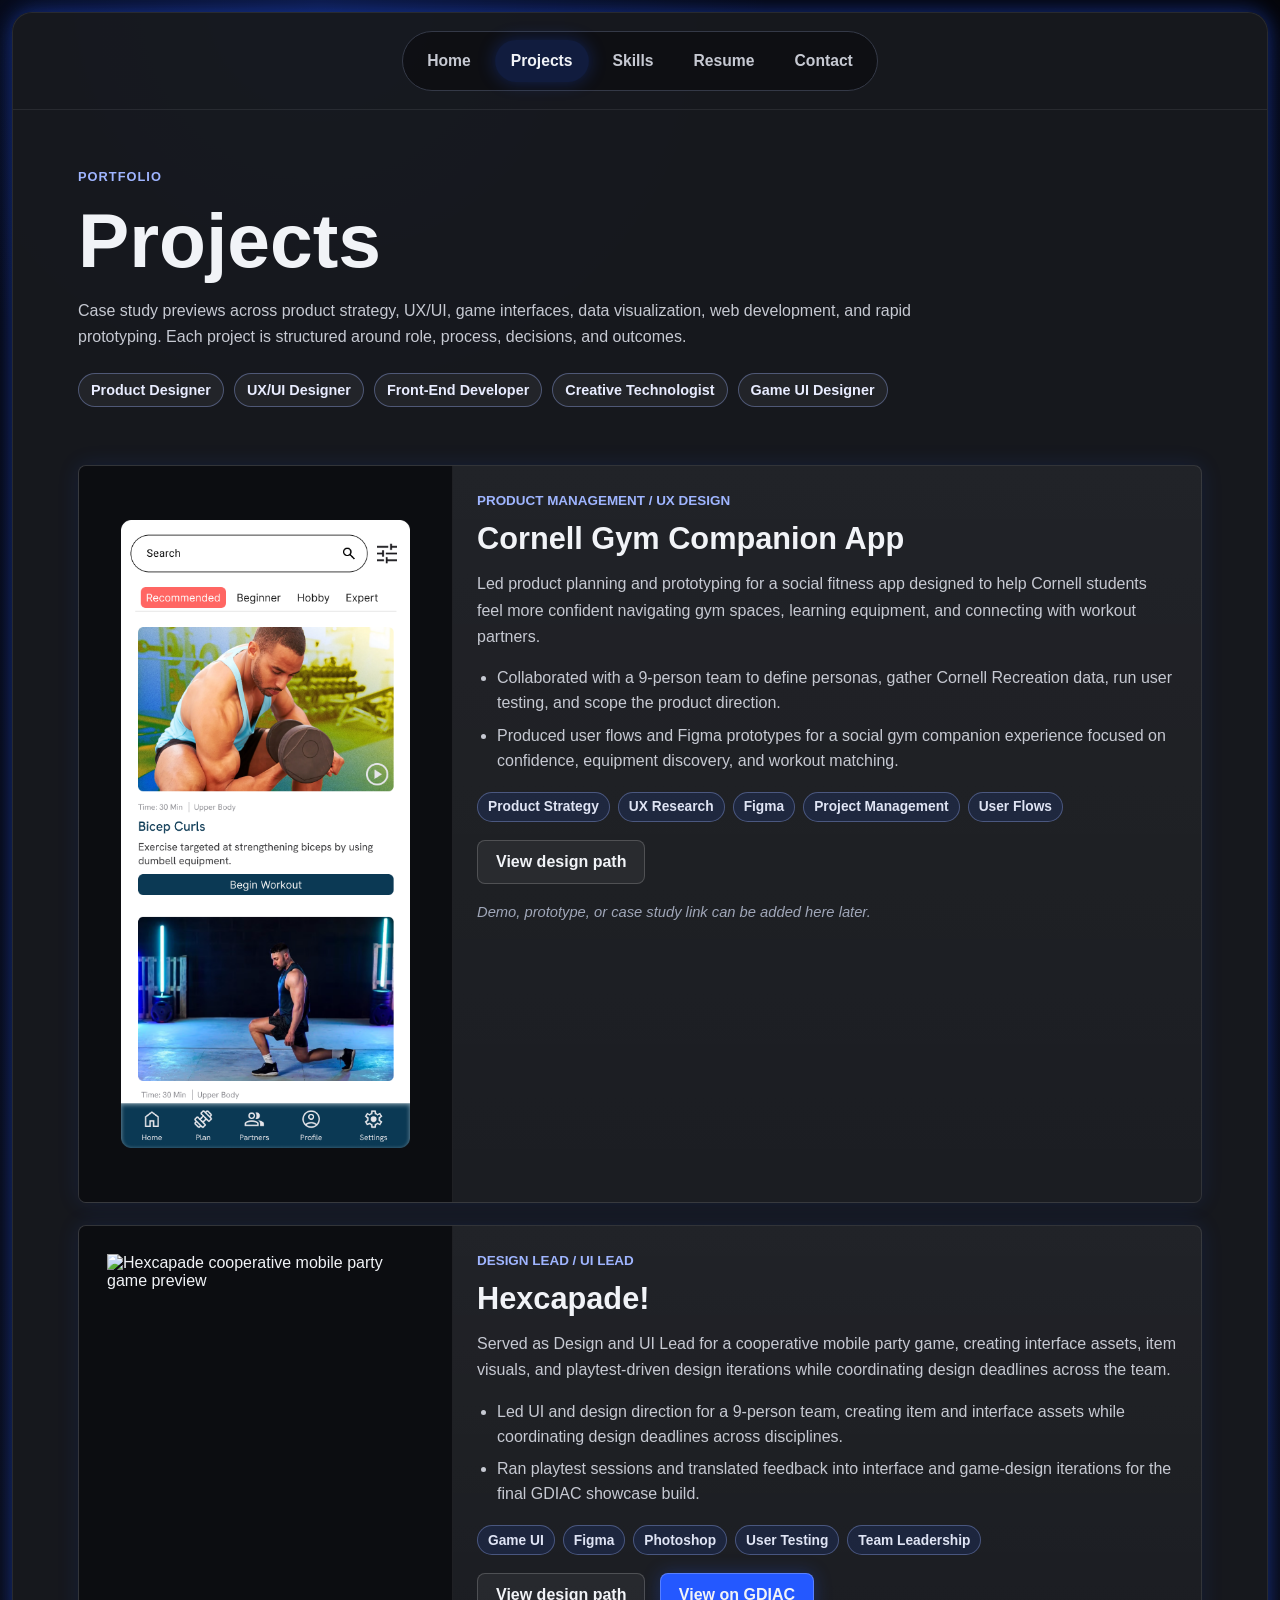
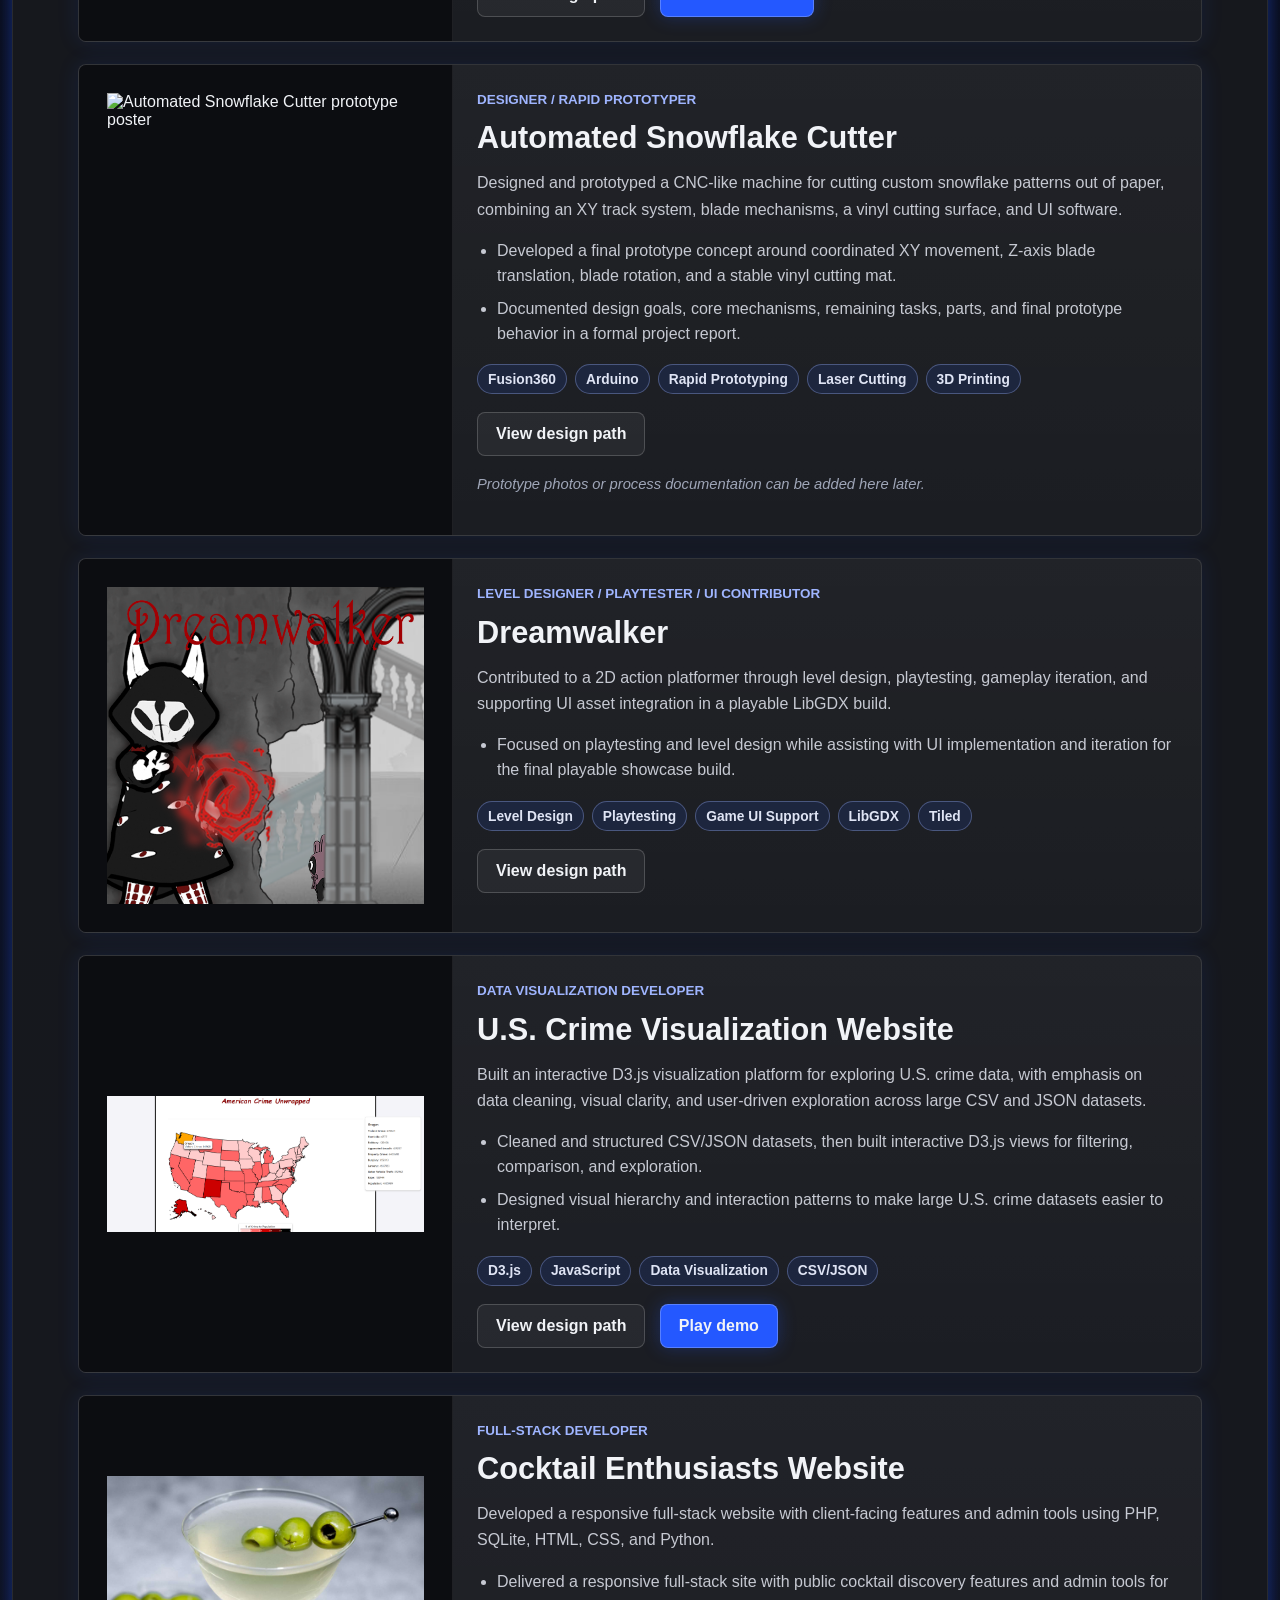
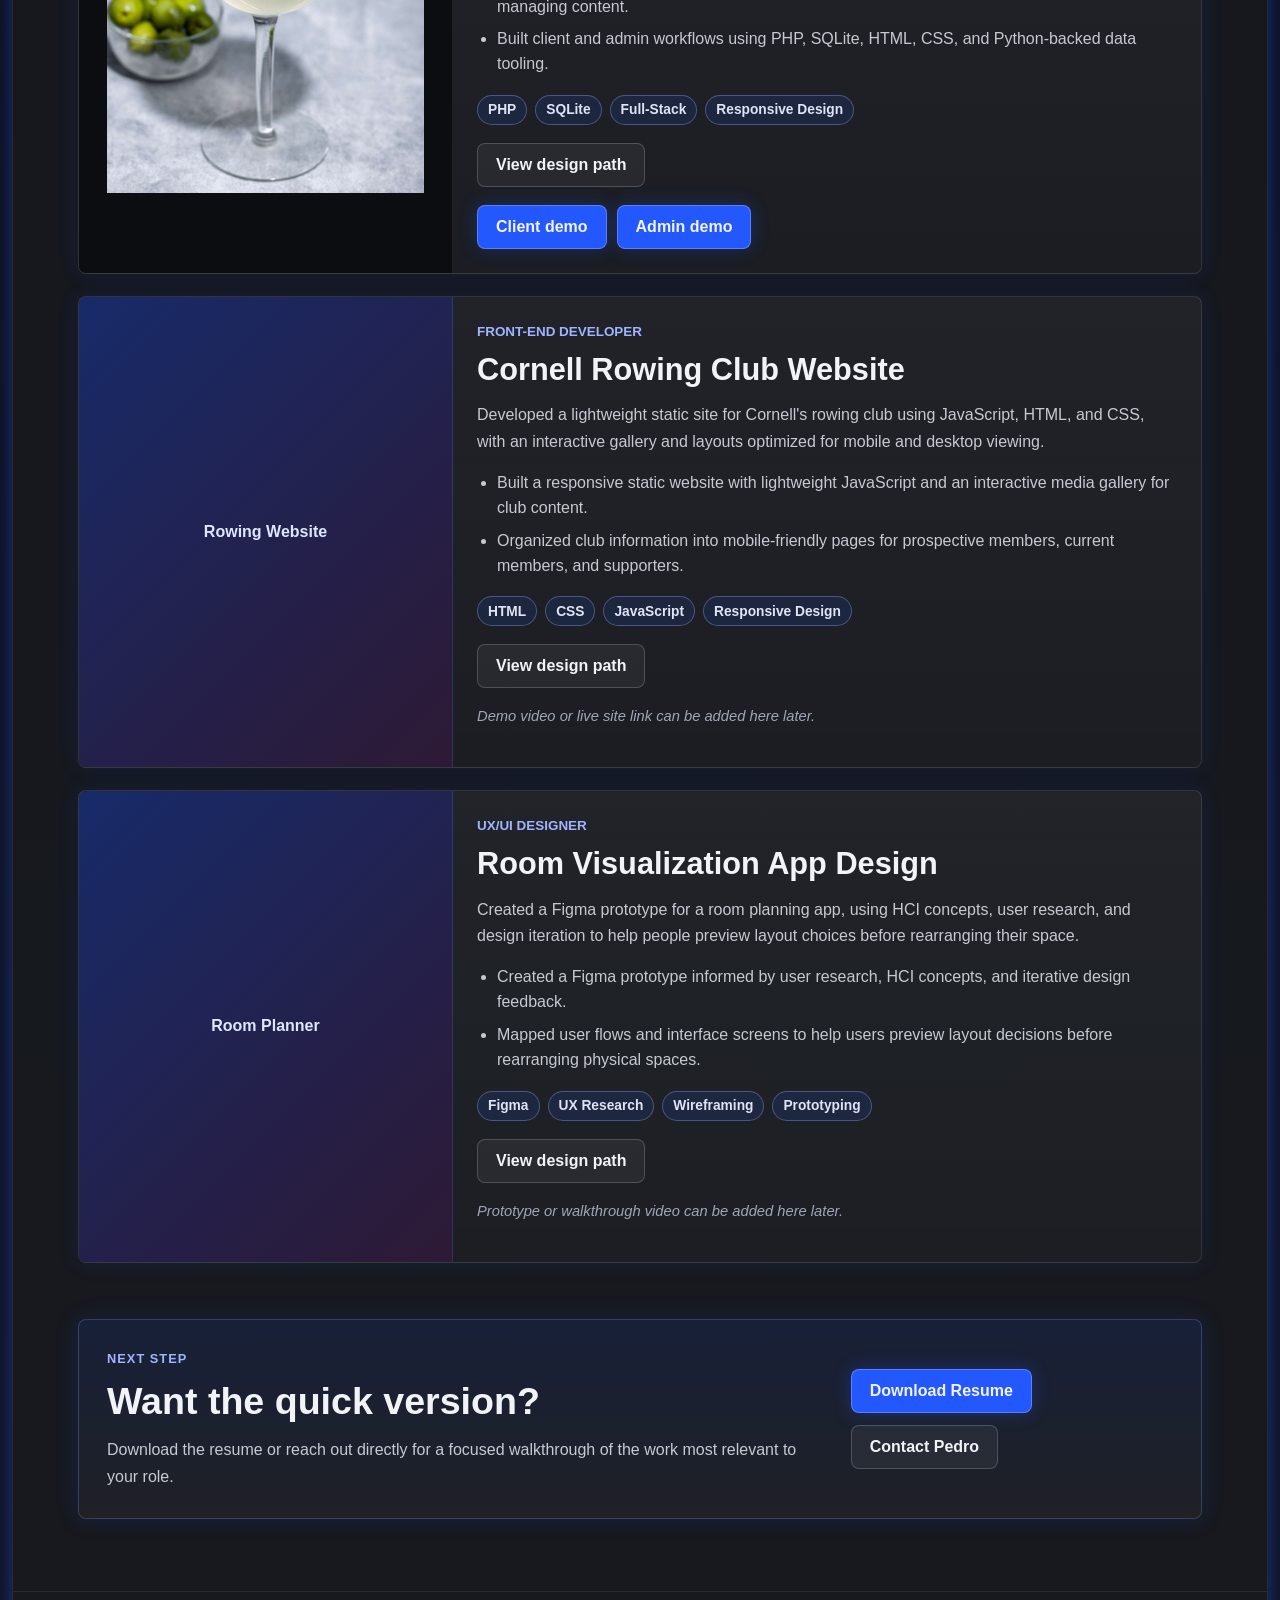
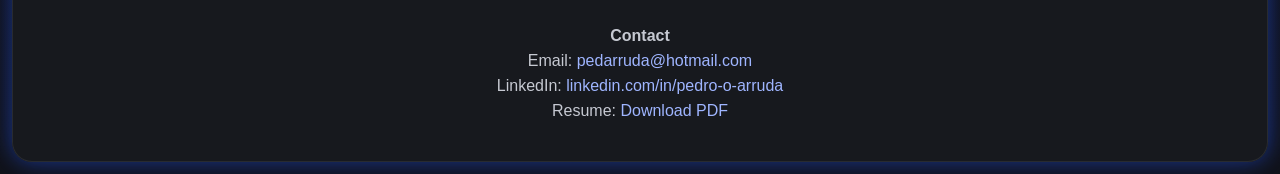
==== commit ccdab534: "partial information added to project cards" ====
--- a/projects.html
+++ b/projects.html
@@ -47,7 +47,8 @@
                     <h2>Hexcapade!</h2>
                     <p>Served as Design and UI Lead for a cooperative mobile party game, creating interface assets, item visuals, and playtest-driven design iterations while coordinating design deadlines across the team.</p>
                     <ul class="outcome-list">
-                        <li>TODO: Add 1-2 outcome bullets with shipped UI/assets, playtest changes, team size, or final build status.</li>
+                        <li>Led UI and design direction for a 9-person team, creating item and interface assets while coordinating design deadlines across disciplines.</li>
+                        <li>Ran playtest sessions and translated feedback into interface and game-design iterations for the final GDIAC showcase build.</li>
                     </ul>
                     <div class="tag-list"><span>Game UI</span><span>Figma</span><span>Photoshop</span><span>User Testing</span><span>Team Leadership</span></div>
                     <button class="case-study-button" type="button" data-case-study="case-p2" aria-label="Open Hexcapade design path">View design path</button>
@@ -92,7 +93,8 @@
                     <h2>U.S. Crime Visualization Website</h2>
                     <p>Built an interactive D3.js visualization platform for exploring U.S. crime data, with emphasis on data cleaning, visual clarity, and user-driven exploration across large CSV and JSON datasets.</p>
                     <ul class="outcome-list">
-                        <li>TODO: Add 1-2 outcome bullets with dataset scale, interaction design, or final visualization capabilities.</li>
+                        <li>Cleaned and structured CSV/JSON datasets, then built interactive D3.js views for filtering, comparison, and exploration.</li>
+                        <li>Designed visual hierarchy and interaction patterns to make large U.S. crime datasets easier to interpret.</li>
                     </ul>
                     <div class="tag-list"><span>D3.js</span><span>JavaScript</span><span>Data Visualization</span><span>CSV/JSON</span></div>
                     <button class="case-study-button" type="button" data-case-study="case-p5" aria-label="Open U.S. Crime Visualization Website design path">View design path</button>
@@ -107,7 +109,8 @@
                     <h2>Cocktail Enthusiasts Website</h2>
                     <p>Developed a responsive full-stack website with client-facing features and admin tools using PHP, SQLite, HTML, CSS, and Python.</p>
                     <ul class="outcome-list">
-                        <li>TODO: Add 1-2 outcome bullets with client/admin workflows, database scope, or final demo details.</li>
+                        <li>Delivered a responsive full-stack site with public cocktail discovery features and admin tools for managing content.</li>
+                        <li>Built client and admin workflows using PHP, SQLite, HTML, CSS, and Python-backed data tooling.</li>
                     </ul>
                     <div class="tag-list"><span>PHP</span><span>SQLite</span><span>Full-Stack</span><span>Responsive Design</span></div>
                     <button class="case-study-button" type="button" data-case-study="case-p6" aria-label="Open Cocktail Enthusiasts Website design path">View design path</button>
@@ -126,7 +129,8 @@
                     <h2>Cornell Rowing Club Website</h2>
                     <p>Developed a lightweight static site for Cornell's rowing club using JavaScript, HTML, and CSS, with an interactive gallery and layouts optimized for mobile and desktop viewing.</p>
                     <ul class="outcome-list">
-                        <li>TODO: Add 1-2 outcome bullets with content goals, responsive work, live link, or stakeholder needs.</li>
+                        <li>Built a responsive static website with lightweight JavaScript and an interactive media gallery for club content.</li>
+                        <li>Organized club information into mobile-friendly pages for prospective members, current members, and supporters.</li>
                     </ul>
                     <div class="tag-list"><span>HTML</span><span>CSS</span><span>JavaScript</span><span>Responsive Design</span></div>
                     <button class="case-study-button" type="button" data-case-study="case-p7" aria-label="Open Cornell Rowing Club Website design path">View design path</button>
@@ -142,7 +146,8 @@
                     <h2>Room Visualization App Design</h2>
                     <p>Created a Figma prototype for a room planning app, using HCI concepts, user research, and design iteration to help people preview layout choices before rearranging their space.</p>
                     <ul class="outcome-list">
-                        <li>TODO: Add 1-2 outcome bullets with research insights, prototype flow, or usability feedback.</li>
+                        <li>Created a Figma prototype informed by user research, HCI concepts, and iterative design feedback.</li>
+                        <li>Mapped user flows and interface screens to help users preview layout decisions before rearranging physical spaces.</li>
                     </ul>
                     <div class="tag-list"><span>Figma</span><span>UX Research</span><span>Wireframing</span><span>Prototyping</span></div>
                     <button class="case-study-button" type="button" data-case-study="case-p8" aria-label="Open Room Visualization App Design design path">View design path</button>
@@ -173,142 +178,142 @@
 
     <template id="case-p1">
         <article class="case-study-detail">
-            <p class="eyebrow">Case Study Template</p>
+            <p class="eyebrow">Design Path</p>
             <h2>Cornell Gym Companion App</h2>
             <p class="case-study-role">Product Management / UX Design</p>
             <section>
                 <h3>Context</h3>
-                <p>TODO: Describe project setting, timeline, team size, target users, and why this problem mattered.</p>
+                <p>Designed as a Cornell student fitness product, this app explored how students could navigate gym spaces with more confidence, learn unfamiliar equipment, and connect with workout partners. The project was developed by a 9-person team using Cornell Recreation context, user personas, and testing feedback.</p>
             </section>
             <section>
                 <h3>My Role</h3>
-                <p>TODO: Clarify ownership, responsibilities, collaboration points, and deliverables.</p>
+                <p>I contributed to product management and UX design, helping define personas, gather recreation data, scope the project direction, build user flows, and shape the Figma prototype. TODO: Add your exact title, timeline, and which deliverables you personally owned.</p>
             </section>
             <section>
                 <h3>Problem</h3>
-                <p>TODO: Describe the user problem, target students, and product opportunity.</p>
+                <p>Many students want to use campus gyms but may feel uncertain about equipment, workout planning, crowding, or finding compatible workout partners. The opportunity was to make the gym feel more approachable through guidance, discovery, and social matching.</p>
             </section>
             <section>
                 <h3>Process</h3>
-                <p>TODO: Add research, user flows, information architecture, sketches, wireframes, and prototyping steps.</p>
+                <p>The team worked from personas, Cornell Recreation data, user testing, and prototype iteration. The design path moved from problem framing into user flows, Figma screens, and feature prioritization around equipment discovery, confidence-building, and workout matching.</p>
             </section>
             <section>
                 <h3>Key Decisions</h3>
-                <p>TODO: Explain the most important product or interface decisions and why you made them.</p>
+                <p>The product direction balanced practical gym support with social motivation. Instead of only tracking workouts, the app emphasized helping students understand spaces, learn equipment, and find people with similar goals.</p>
             </section>
             <section>
                 <h3>Outcome</h3>
-                <p>TODO: Add usability feedback, changes made, final deliverables, and measurable or qualitative results.</p>
+                <p>The final deliverables included scoped product direction, user flows, and a Figma prototype shaped by research and testing. TODO: Add specific usability findings, final presentation feedback, or measurable outcomes if you have them.</p>
             </section>
             <section>
                 <h3>Tools</h3>
-                <p>TODO: List tools, methods, and skills used.</p>
+                <p>Figma, UX research, personas, user testing, product strategy, user flows, project management.</p>
             </section>
         </article>
     </template>
 
     <template id="case-p2">
         <article class="case-study-detail">
-            <p class="eyebrow">Case Study Template</p>
+            <p class="eyebrow">Design Path</p>
             <h2>Hexcapade!</h2>
             <p class="case-study-role">Design Lead / UI Lead</p>
-            <section><h3>Context</h3><p>TODO: Describe game concept, timeline, team size, platform, and target player experience.</p></section>
-            <section><h3>My Role</h3><p>TODO: Clarify design/UI leadership, ownership, collaboration, and deliverables.</p></section>
-            <section><h3>Problem</h3><p>TODO: Describe the interface, coordination, or player-understanding challenge.</p></section>
-            <section><h3>Process</h3><p>TODO: Add UI assets, item visuals, style exploration, production notes, and playtesting.</p></section>
-            <section><h3>Key Decisions</h3><p>TODO: Explain the design decisions that changed readability, usability, or player feedback.</p></section>
-            <section><h3>Outcome</h3><p>TODO: Add shipped materials, final build status, screenshots, or lessons learned.</p></section>
-            <section><h3>Tools</h3><p>TODO: List tools, methods, and skills used.</p></section>
+            <section><h3>Context</h3><p>Hexcapade! is a cooperative mobile party game developed by a 9-person team and shown through the Cornell GDIAC showcase. The project needed a playful interface that could support quick understanding, team coordination, and readable item interactions.</p></section>
+            <section><h3>My Role</h3><p>I served as Design Lead and UI Lead, creating interface assets and item visuals, coordinating design deadlines, and helping the team use playtest feedback to guide iteration. TODO: Add the project timeline and the exact list of UI screens/assets you owned.</p></section>
+            <section><h3>Problem</h3><p>The game needed to communicate mechanics quickly during cooperative play. Players had to understand items, feedback states, and game flow without slowing down the party-game pacing.</p></section>
+            <section><h3>Process</h3><p>The design process combined UI asset production, item visual design, team coordination, and playtesting. Feedback from play sessions informed changes to interface readability, player feedback, and game mechanics.</p></section>
+            <section><h3>Key Decisions</h3><p>The interface work prioritized readable visual states, playful item presentation, and fast comprehension. Design decisions were made in conversation with gameplay needs, production deadlines, and playtest observations.</p></section>
+            <section><h3>Outcome</h3><p>The project reached a final GDIAC showcase build with UI and item assets supporting the cooperative game experience. TODO: Add screenshots, the strongest playtest-driven change, and any final showcase result or team reflection.</p></section>
+            <section><h3>Tools</h3><p>Figma, Photoshop, game UI design, item/icon design, playtesting, team leadership, design coordination.</p></section>
         </article>
     </template>
 
     <template id="case-p3">
         <article class="case-study-detail">
-            <p class="eyebrow">Case Study Template</p>
+            <p class="eyebrow">Design Path</p>
             <h2>Automated Snowflake Cutter</h2>
             <p class="case-study-role">Designer / Rapid Prototyper</p>
             <section><h3>Context</h3><p>Designed a final prototype for a CNC-like paper cutting machine that could produce custom snowflake designs. The project focused on translating a playful craft activity into a controlled physical fabrication system.</p></section>
-            <section><h3>My Role</h3><p>TODO: Clarify your exact ownership across CAD, fabrication, electronics, UI software, documentation, and testing.</p></section>
+            <section><h3>My Role</h3><p>I contributed to the final prototype direction and documentation across mechanical planning, fabrication constraints, UI/software considerations, and system behavior. TODO: Clarify your exact ownership across CAD, electronics, code, fabrication, documentation, and testing.</p></section>
             <section><h3>Problem</h3><p>The prototype needed to hold paper securely, move a cutting tool accurately across an XY plane, control blade position and rotation, and keep the cutting surface durable enough for repeated use.</p></section>
-            <section><h3>Process</h3><p>Document the design path through the XY track system, blade mechanism, Z-axis blade translator, blade rotation system, vinyl cutting mat, UI software, and final parts list.</p></section>
-            <section><h3>Key Decisions</h3><p>The final concept used a vinyl cutting mat to secure paper without added clamps or magnets while giving the blades a resistant surface beneath the paper. Add any tradeoffs you made around movement accuracy, blade control, and fabrication limits.</p></section>
-            <section><h3>Outcome</h3><p>TODO: Add final prototype photos, whether the machine completed cuts, what worked reliably, what remained unfinished, and what you would improve next.</p></section>
-            <section><h3>Tools</h3><p>Fusion360, Arduino, laser cutting, 3D printing, physical prototyping, UI software, fabrication documentation. TODO: Adjust this list to match the exact tools you personally used.</p></section>
+            <section><h3>Process</h3><p>The design path moved through the XY track system, blade mechanism, Z-axis blade translator, blade rotation system, vinyl cutting mat, UI software, and final parts list.</p></section>
+            <section><h3>Key Decisions</h3><p>The final concept used a vinyl cutting mat to secure paper without added clamps or magnets while giving the blades a resistant surface beneath the paper. TODO: Add any tradeoffs you made around movement accuracy, blade control, and fabrication limits.</p></section>
+            <section><h3>Outcome</h3><p>The final report documented the proposed CNC-like cutting system, core mechanisms, remaining tasks, parts, and final prototype behavior. TODO: Add final prototype photos, whether the machine completed cuts, what worked reliably, what remained unfinished, and what you would improve next.</p></section>
+            <section><h3>Tools</h3><p>Fusion360, Arduino, laser cutting, 3D printing, physical prototyping, UI software, fabrication documentation. TODO: Remove any tool you did not personally use.</p></section>
         </article>
     </template>
 
     <template id="case-p4">
         <article class="case-study-detail">
-            <p class="eyebrow">Case Study Template</p>
+            <p class="eyebrow">Design Path</p>
             <h2>Dreamwalker</h2>
             <p class="case-study-role">Level Designer / Playtester / UI Contributor</p>
-            <section><h3>Context</h3><p>TODO: Describe game concept, timeline, team size, player experience, and production goals.</p></section>
-            <section><h3>My Role</h3><p>TODO: Clarify level design, playtesting, gameplay iteration, and UI support responsibilities.</p></section>
-            <section><h3>Problem</h3><p>TODO: Describe the gameplay, level flow, player feedback, or interface-support challenge.</p></section>
-            <section><h3>Process</h3><p>TODO: Add level design work, playtest findings, iteration notes, Tiled/LibGDX work, and UI support details.</p></section>
-            <section><h3>Key Decisions</h3><p>TODO: Explain design and testing decisions that improved pacing, readability, or player experience.</p></section>
-            <section><h3>Outcome</h3><p>TODO: Add showcase results, playable build details, level/playtest changes, and iteration takeaways.</p></section>
-            <section><h3>Tools</h3><p>TODO: List tools, methods, and skills used.</p></section>
+            <section><h3>Context</h3><p>Dreamwalker is a 2D action platformer built as a playable game project. The work focused on making levels readable, paced, and responsive to player feedback within a LibGDX build.</p></section>
+            <section><h3>My Role</h3><p>I focused on level design and playtesting while assisting with UI implementation and iteration. TODO: Add the team size, timeline, and which levels or UI pieces you personally touched.</p></section>
+            <section><h3>Problem</h3><p>The game needed levels that felt understandable, appropriately challenging, and clear enough for players to navigate without losing momentum. Playtesting was important for identifying confusion points, pacing issues, and readability problems.</p></section>
+            <section><h3>Process</h3><p>The process centered on designing and refining levels, observing player behavior, gathering feedback, and iterating on pacing and clarity. UI support helped connect interface needs with the playable build.</p></section>
+            <section><h3>Key Decisions</h3><p>Design decisions focused on player guidance, level pacing, encounter readability, and feedback from playtests rather than adding unnecessary complexity.</p></section>
+            <section><h3>Outcome</h3><p>The work contributed to a final playable showcase build with improved level readability and player flow. TODO: Add one specific level change caused by playtesting and any final showcase/demo context.</p></section>
+            <section><h3>Tools</h3><p>LibGDX, Tiled, level design, playtesting, gameplay iteration, game UI support.</p></section>
         </article>
     </template>
 
     <template id="case-p5">
         <article class="case-study-detail">
-            <p class="eyebrow">Case Study Template</p>
+            <p class="eyebrow">Design Path</p>
             <h2>U.S. Crime Visualization Website</h2>
             <p class="case-study-role">Data Visualization Developer</p>
-            <section><h3>Context</h3><p>TODO: Describe project setting, timeline, dataset source, and intended user questions.</p></section>
-            <section><h3>My Role</h3><p>TODO: Clarify data cleaning, visualization design, development, and collaboration responsibilities.</p></section>
-            <section><h3>Problem</h3><p>TODO: Describe the complexity of the data and the user exploration challenge.</p></section>
-            <section><h3>Process</h3><p>TODO: Add cleaning, JSON/CSV parsing, structure decisions, sketches, and D3 implementation.</p></section>
-            <section><h3>Key Decisions</h3><p>TODO: Explain chart choices, interaction patterns, filtering, and visual hierarchy.</p></section>
-            <section><h3>Outcome</h3><p>TODO: Add demo notes, final capabilities, insights, and usability improvements.</p></section>
-            <section><h3>Tools</h3><p>TODO: List tools, methods, and skills used.</p></section>
+            <section><h3>Context</h3><p>This project explored U.S. crime data through an interactive D3.js website. The goal was to make large CSV and JSON datasets easier to filter, compare, and interpret through visual interaction.</p></section>
+            <section><h3>My Role</h3><p>I worked on data cleaning, visualization design, and front-end implementation using JavaScript and D3.js. TODO: Add whether this was solo or team-based, the dataset source, and which charts/interactions you owned.</p></section>
+            <section><h3>Problem</h3><p>Crime datasets can be difficult to understand when viewed as raw tables. The design challenge was to help users identify patterns, compare categories, and explore the data without losing context.</p></section>
+            <section><h3>Process</h3><p>The process involved cleaning and structuring CSV/JSON data, deciding which relationships were worth visualizing, building D3 views, and refining interaction patterns for exploration.</p></section>
+            <section><h3>Key Decisions</h3><p>The interface prioritized filtering, comparison, visual hierarchy, and readable chart states so users could move from overview to detail without needing to parse raw data.</p></section>
+            <section><h3>Outcome</h3><p>The final website provided interactive views for exploring U.S. crime data and included a recorded demo. TODO: Add the exact chart types, dataset scale, and one insight the visualization helped reveal.</p></section>
+            <section><h3>Tools</h3><p>D3.js, JavaScript, HTML, CSS, CSV/JSON data, data cleaning, interaction design.</p></section>
         </article>
     </template>
 
     <template id="case-p6">
         <article class="case-study-detail">
-            <p class="eyebrow">Case Study Template</p>
+            <p class="eyebrow">Design Path</p>
             <h2>Cocktail Enthusiasts Website</h2>
             <p class="case-study-role">Full-Stack Developer</p>
-            <section><h3>Context</h3><p>TODO: Describe product setting, target users, admin needs, and core requirements.</p></section>
-            <section><h3>My Role</h3><p>TODO: Clarify front-end, back-end, database, admin tooling, and documentation responsibilities.</p></section>
-            <section><h3>Problem</h3><p>TODO: Describe the user and admin workflows the site needed to support.</p></section>
-            <section><h3>Process</h3><p>TODO: Add responsive design choices, database structure, PHP/SQLite decisions, and testing.</p></section>
-            <section><h3>Key Decisions</h3><p>TODO: Explain architecture, UI, and data decisions that made the site usable.</p></section>
-            <section><h3>Outcome</h3><p>TODO: Add final screenshots, demo notes, completed features, and future improvements.</p></section>
-            <section><h3>Tools</h3><p>TODO: List tools, methods, and skills used.</p></section>
+            <section><h3>Context</h3><p>The Cocktail Enthusiasts Website was built as a responsive full-stack site with both public-facing cocktail discovery features and admin tools for managing site content.</p></section>
+            <section><h3>My Role</h3><p>I developed front-end screens, back-end behavior, database-backed workflows, and admin functionality using PHP, SQLite, HTML, CSS, and Python. TODO: Add whether this was solo or team-based and which features you personally implemented.</p></section>
+            <section><h3>Problem</h3><p>The site needed to support two different modes of use: visitors browsing cocktail content and administrators managing the underlying content cleanly.</p></section>
+            <section><h3>Process</h3><p>The build involved responsive page layouts, SQLite data structure, PHP-driven client/admin workflows, and demoable user paths for both public and administrative use.</p></section>
+            <section><h3>Key Decisions</h3><p>The architecture separated public discovery from admin management so the site could remain understandable for visitors while still giving admins the tools needed to update content.</p></section>
+            <section><h3>Outcome</h3><p>The final project included client and admin demos showing the completed workflows. TODO: Add the main public features, admin actions, database tables, and any validation/security choices.</p></section>
+            <section><h3>Tools</h3><p>PHP, SQLite, HTML, CSS, Python, responsive design, full-stack development, admin tooling.</p></section>
         </article>
     </template>
 
     <template id="case-p7">
         <article class="case-study-detail">
-            <p class="eyebrow">Case Study Template</p>
+            <p class="eyebrow">Design Path</p>
             <h2>Cornell Rowing Club Website</h2>
             <p class="case-study-role">Front-End Developer</p>
-            <section><h3>Context</h3><p>TODO: Describe the club audience, content goals, site constraints, and stakeholder needs.</p></section>
-            <section><h3>My Role</h3><p>TODO: Clarify front-end ownership, collaboration, content structure, and delivery responsibilities.</p></section>
-            <section><h3>Problem</h3><p>TODO: Describe the communication or navigation problem the site needed to solve.</p></section>
-            <section><h3>Process</h3><p>TODO: Add layout, gallery, content hierarchy, responsive decisions, and implementation notes.</p></section>
-            <section><h3>Key Decisions</h3><p>TODO: Explain design and front-end choices that improved scanning or usability.</p></section>
-            <section><h3>Outcome</h3><p>TODO: Add live/demo link, screenshots, stakeholder response, and impact.</p></section>
-            <section><h3>Tools</h3><p>TODO: List tools, methods, and skills used.</p></section>
+            <section><h3>Context</h3><p>This static website organized Cornell rowing club content for mobile and desktop visitors, with an emphasis on straightforward navigation and media presentation.</p></section>
+            <section><h3>My Role</h3><p>I worked as a front-end developer, building responsive layouts and lightweight JavaScript behavior for club content and gallery presentation. TODO: Add whether you handled content strategy, stakeholder communication, deployment, or maintenance.</p></section>
+            <section><h3>Problem</h3><p>The site needed to present club information clearly for different audiences, including prospective members, current members, and supporters, while keeping the build lightweight.</p></section>
+            <section><h3>Process</h3><p>The process involved structuring content, implementing responsive HTML/CSS layouts, and building interactive JavaScript behavior for the media gallery.</p></section>
+            <section><h3>Key Decisions</h3><p>The design favored simple page structure, readable sections, and mobile-friendly layouts so users could scan information quickly without heavy dependencies.</p></section>
+            <section><h3>Outcome</h3><p>The project produced a responsive static site with an interactive gallery. TODO: Add a screenshot, live/demo link, stakeholder response, or usage context.</p></section>
+            <section><h3>Tools</h3><p>HTML, CSS, JavaScript, responsive design, static site development, gallery interaction.</p></section>
         </article>
     </template>
 
     <template id="case-p8">
         <article class="case-study-detail">
-            <p class="eyebrow">Case Study Template</p>
+            <p class="eyebrow">Design Path</p>
             <h2>Room Visualization App Design</h2>
             <p class="case-study-role">UX/UI Designer</p>
-            <section><h3>Context</h3><p>TODO: Describe target users, planning context, timeline, and project constraints.</p></section>
-            <section><h3>My Role</h3><p>TODO: Clarify research, wireframing, prototyping, visual design, and presentation responsibilities.</p></section>
-            <section><h3>Problem</h3><p>TODO: Describe the planning problem and user pain points.</p></section>
-            <section><h3>Process</h3><p>TODO: Add user research, HCI concepts, flows, wireframes, and Figma prototype work.</p></section>
-            <section><h3>Key Decisions</h3><p>TODO: Explain layout, interaction, and visual decisions that supported the user goal.</p></section>
-            <section><h3>Outcome</h3><p>TODO: Add feedback, revisions, final prototype notes, and presentation results.</p></section>
-            <section><h3>Tools</h3><p>TODO: List tools, methods, and skills used.</p></section>
+            <section><h3>Context</h3><p>This UX/UI design project explored how people could preview room layout decisions before physically rearranging a space. The work used HCI concepts, user research, and Figma prototyping.</p></section>
+            <section><h3>My Role</h3><p>I worked on research, user-flow planning, wireframing, interface design, and Figma prototyping. TODO: Add whether this was solo or team-based, the timeline, and the research methods you used.</p></section>
+            <section><h3>Problem</h3><p>Rearranging a room can be time-consuming and uncertain. Users need a way to test layout ideas, compare options, and understand spatial choices before moving furniture.</p></section>
+            <section><h3>Process</h3><p>The design path moved from user needs and HCI framing into flows, wireframes, interface screens, and prototype iteration in Figma.</p></section>
+            <section><h3>Key Decisions</h3><p>The interface focused on helping users preview layout decisions clearly, reducing the friction between imagining a space and committing to physical changes.</p></section>
+            <section><h3>Outcome</h3><p>The final deliverable was a Figma prototype for room visualization and layout planning. TODO: Add usability feedback, final screen count, presentation result, or the most important revision you made.</p></section>
+            <section><h3>Tools</h3><p>Figma, UX research, HCI concepts, user flows, wireframing, prototyping, visual design.</p></section>
         </article>
     </template>
 
--- a/public/css/style.css
+++ b/public/css/style.css
@@ -240,6 +240,7 @@
 
 .hero-portrait img {
     width: min(100%, 330px);
+    margin: 0 auto;
     aspect-ratio: 1;
     object-fit: cover;
     border-radius: 50%;
@@ -829,6 +830,7 @@
     .hero-portrait {
         width: 100%;
         display: flex;
+        align-items: center;
         justify-content: center;
     }
 
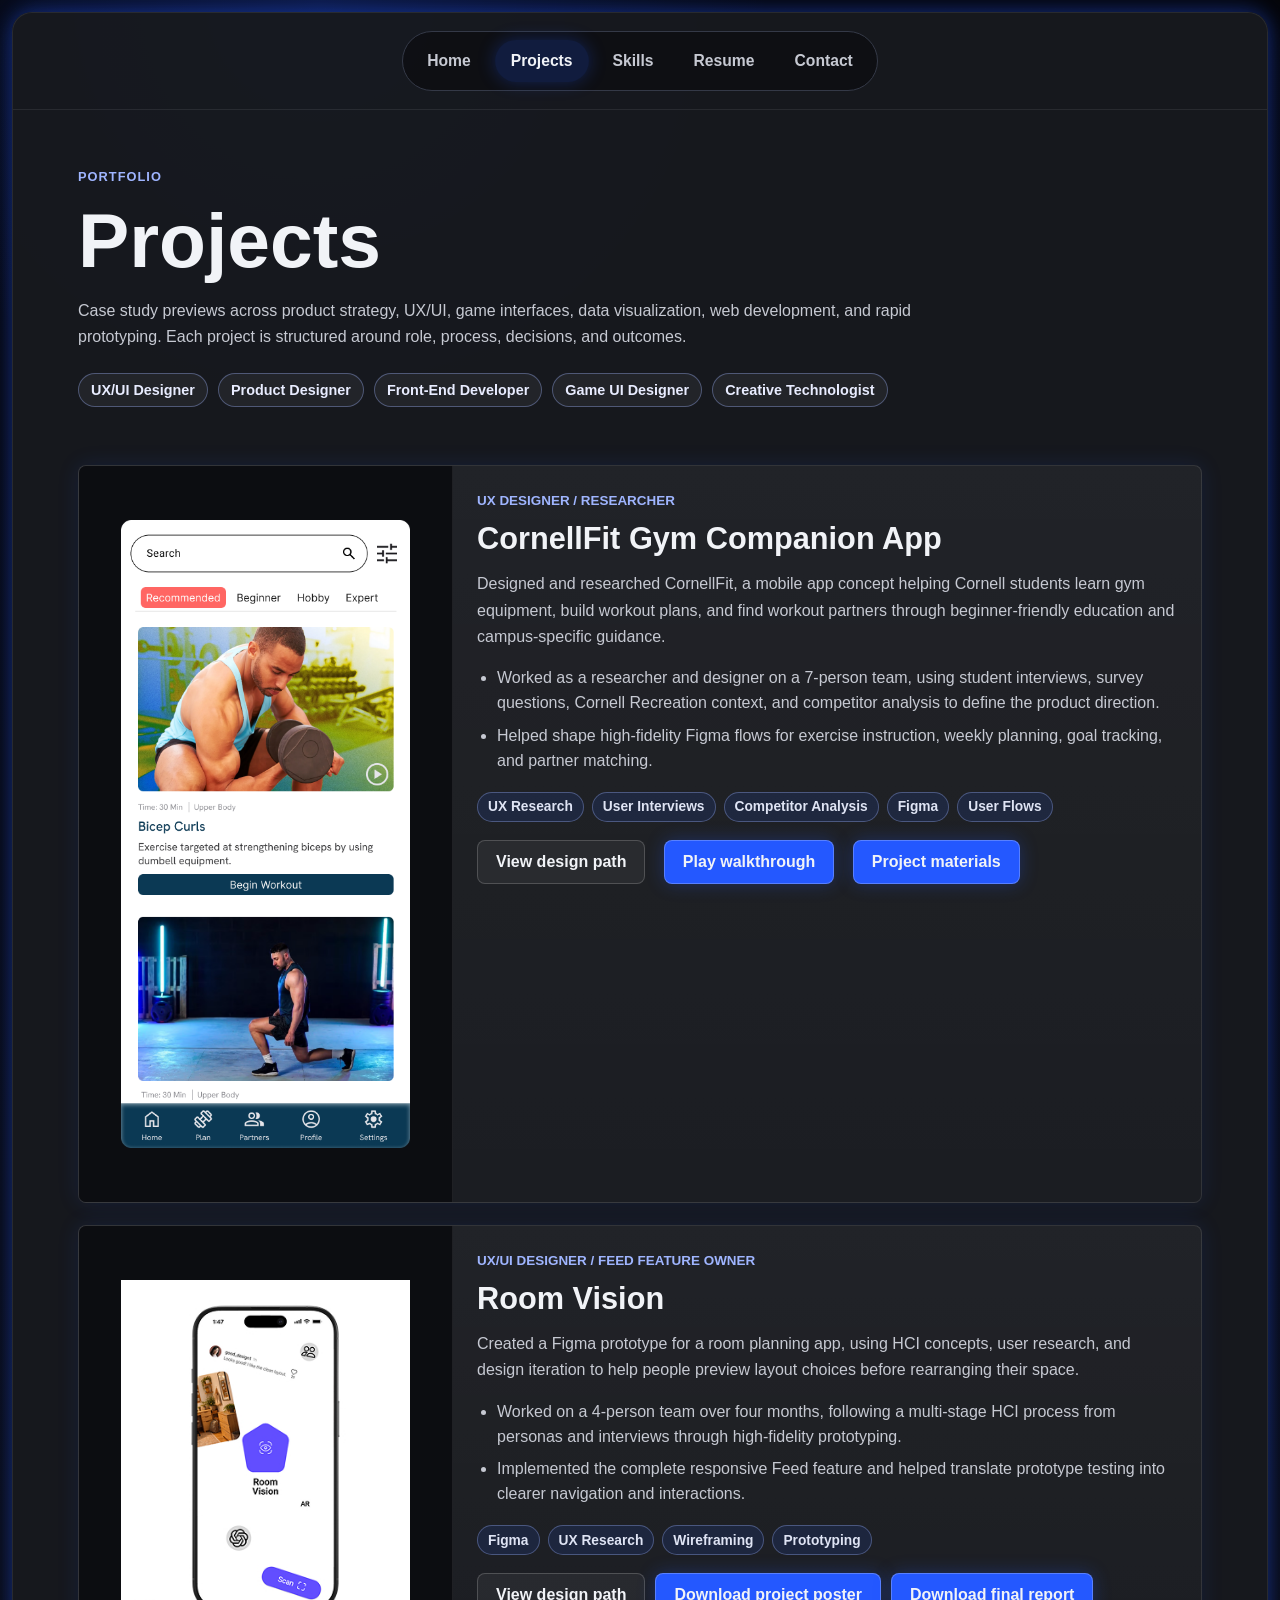
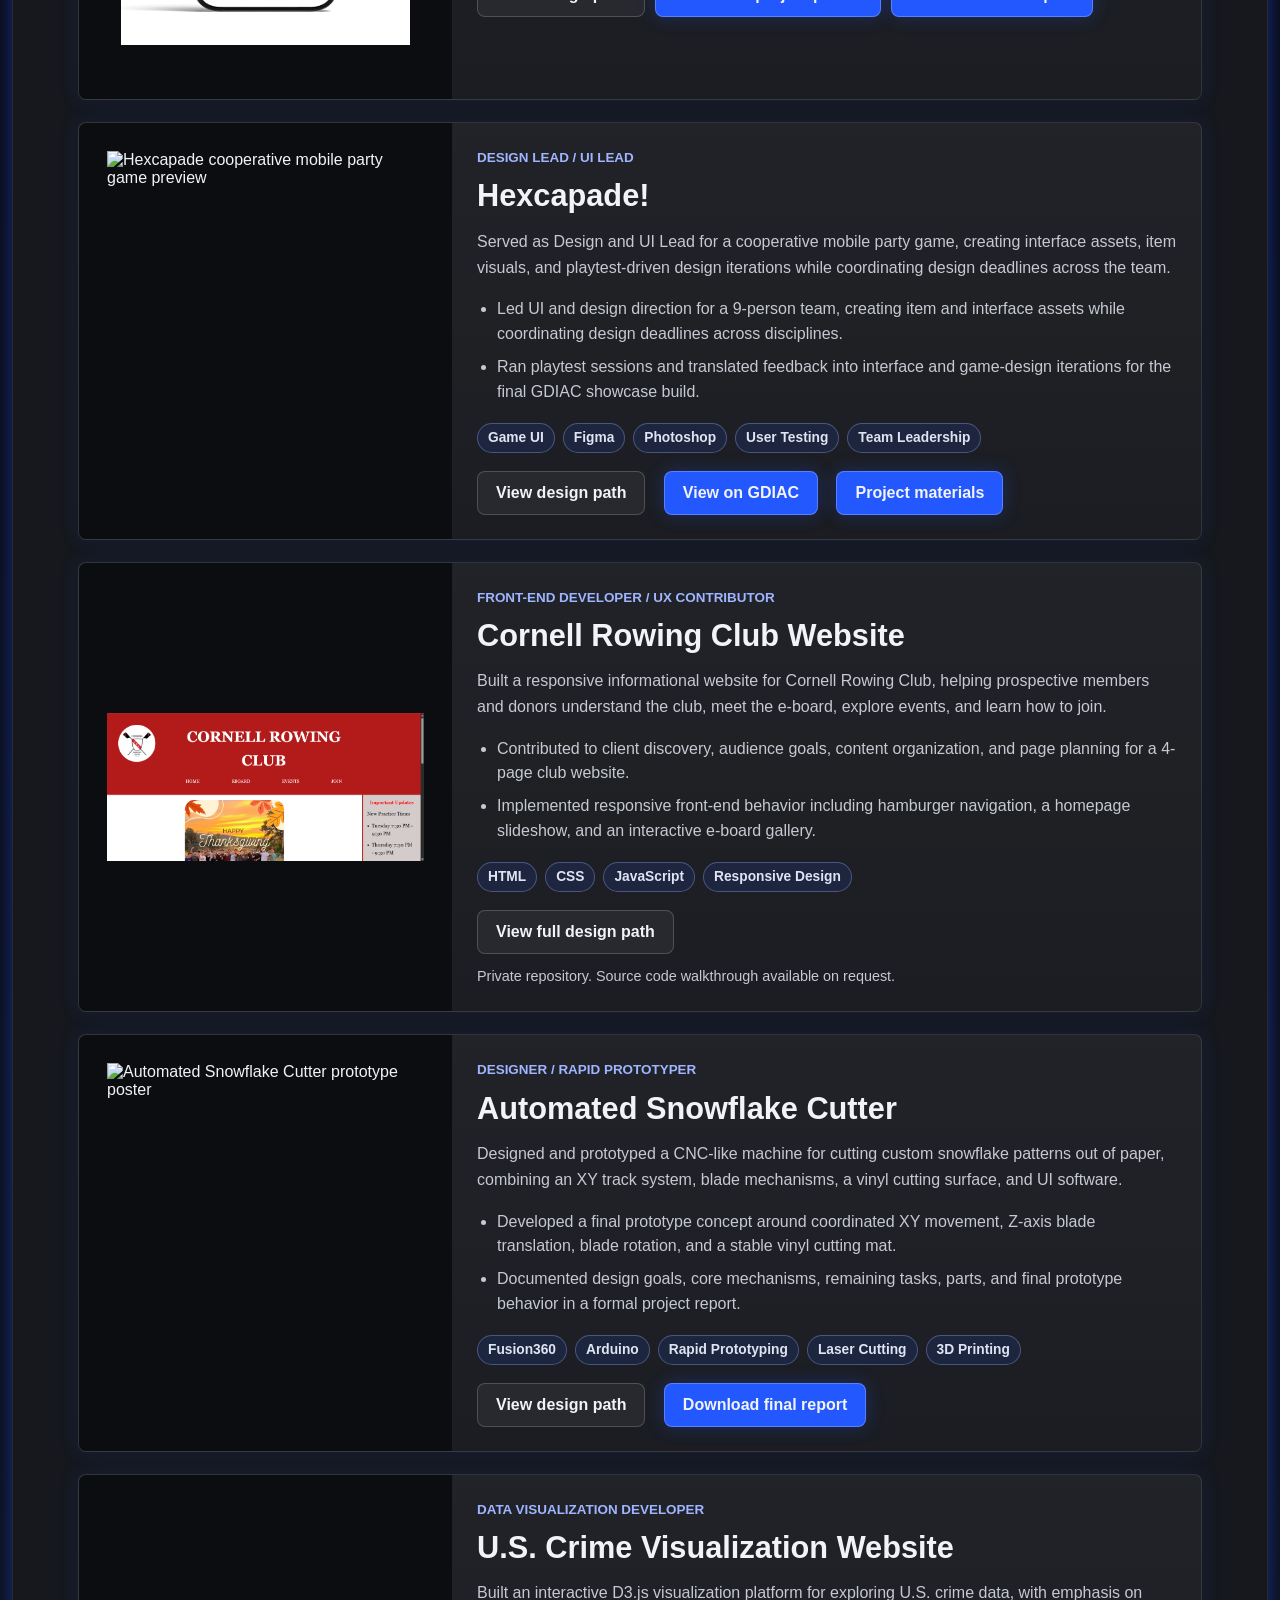
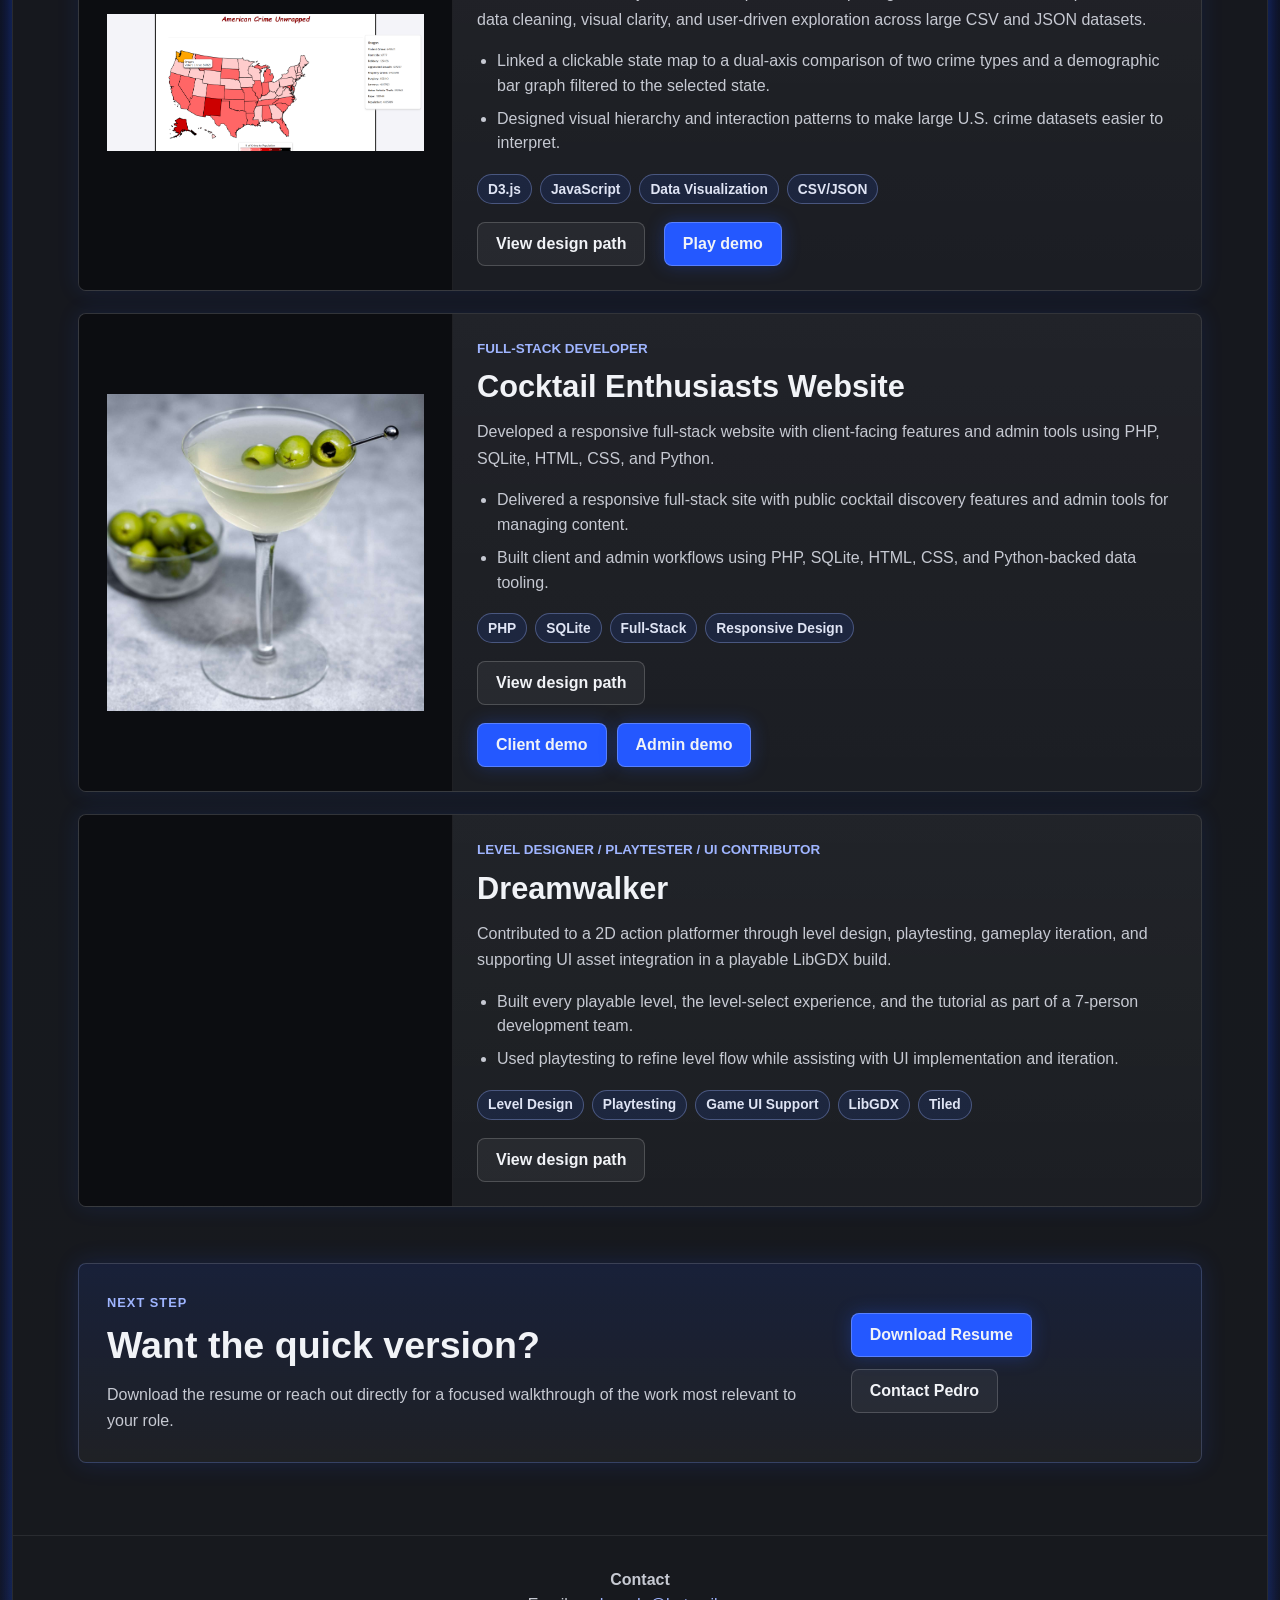
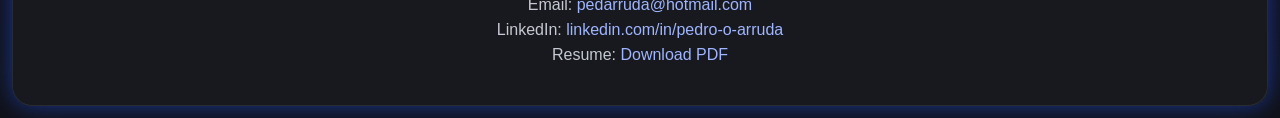
==== commit 469365c0: "all content filled,project reorganization" ====
--- a/projects.html
+++ b/projects.html
@@ -5,6 +5,20 @@
     <meta name="Projects" id="currentPage">
     <meta name="viewport" content="width=device-width, initial-scale=1.0">
     <meta name="description" content="Selected UX, product, front-end, game UI, data visualization, and rapid prototyping projects by Pedro Arruda, with design-process case studies and implementation details.">
+    <meta property="og:type" content="website">
+    <meta property="og:title" content="Projects | Pedro Arruda">
+    <meta property="og:description" content="UX/UI, product design, front-end, game UI, data visualization, and prototyping case studies by Pedro Arruda.">
+    <meta property="og:url" content="https://pedrotheolive.github.io/Portfolio/projects.html">
+    <meta property="og:image" content="https://pedrotheolive.github.io/Portfolio/public/images/social-preview.png">
+    <meta property="og:image:width" content="1200">
+    <meta property="og:image:height" content="630">
+    <meta property="og:image:alt" content="Pedro Arruda UX/UI and product design portfolio">
+    <meta name="twitter:card" content="summary_large_image">
+    <meta name="twitter:title" content="Projects | Pedro Arruda">
+    <meta name="twitter:description" content="UX/UI, product design, front-end, game UI, data visualization, and prototyping case studies by Pedro Arruda.">
+    <meta name="twitter:image" content="https://pedrotheolive.github.io/Portfolio/public/images/social-preview.png">
+    <link rel="canonical" href="https://pedrotheolive.github.io/Portfolio/projects.html">
+    <link rel="icon" href="public/images/profile.jpg" type="image/jpeg">
     <title>Projects | Pedro Arruda</title>
     <link rel="stylesheet" href="public/css/style.css">
 </head>
@@ -16,32 +30,52 @@
                 <h1>Projects</h1>
                 <p>Case study previews across product strategy, UX/UI, game interfaces, data visualization, web development, and rapid prototyping. Each project is structured around role, process, decisions, and outcomes.</p>
                 <div class="role-fit compact" aria-label="Best fit roles">
+                    <span>UX/UI Designer</span>
                     <span>Product Designer</span>
-                    <span>UX/UI Designer</span>
                     <span>Front-End Developer</span>
+                    <span>Game UI Designer</span>
                     <span>Creative Technologist</span>
-                    <span>Game UI Designer</span>
                 </div>
             </header>
 
-            <article class="project-card case-study-trigger" id="p1" data-case-study="case-p1">
-                <img class="project-app-image" src="public/images/projects/workout_home.png" alt="Cornell Gym Companion App interface">
-                <div class="project-text">
-                    <p class="project-role">Product Management / UX Design</p>
-                    <h2>Cornell Gym Companion App</h2>
-                    <p>Led product planning and prototyping for a social fitness app designed to help Cornell students feel more confident navigating gym spaces, learning equipment, and connecting with workout partners.</p>
-                    <ul class="outcome-list">
-                        <li>Collaborated with a 9-person team to define personas, gather Cornell Recreation data, run user testing, and scope the product direction.</li>
-                        <li>Produced user flows and Figma prototypes for a social gym companion experience focused on confidence, equipment discovery, and workout matching.</li>
-                    </ul>
-                    <div class="tag-list"><span>Product Strategy</span><span>UX Research</span><span>Figma</span><span>Project Management</span><span>User Flows</span></div>
+            <article class="project-card case-study-trigger" id="p1" data-case-study="case-p1" tabindex="0" aria-label="CornellFit Gym Companion App. Press Enter to open the design path.">
+                <img class="project-app-image" src="public/images/projects/workout_home.png" alt="Cornell Gym Companion App interface" decoding="async" fetchpriority="high">
+                <div class="project-text">
+                    <p class="project-role">UX Designer / Researcher</p>
+                    <h2>CornellFit Gym Companion App</h2>
+                    <p>Designed and researched CornellFit, a mobile app concept helping Cornell students learn gym equipment, build workout plans, and find workout partners through beginner-friendly education and campus-specific guidance.</p>
+                    <ul class="outcome-list">
+                        <li>Worked as a researcher and designer on a 7-person team, using student interviews, survey questions, Cornell Recreation context, and competitor analysis to define the product direction.</li>
+                        <li>Helped shape high-fidelity Figma flows for exercise instruction, weekly planning, goal tracking, and partner matching.</li>
+                    </ul>
+                    <div class="tag-list"><span>UX Research</span><span>User Interviews</span><span>Competitor Analysis</span><span>Figma</span><span>User Flows</span></div>
                     <button class="case-study-button" type="button" data-case-study="case-p1" aria-label="Open Cornell Gym Companion App design path">View design path</button>
-                    <p class="hint">Demo, prototype, or case study link can be added here later.</p>
-                </div>
-            </article>
-
-            <article class="project-card case-study-trigger" id="p2" data-case-study="case-p2">
-                <img src="public/images/projects/hexcapade.png" alt="Hexcapade cooperative mobile party game preview">
+                    <button class="project-vid" type="button" data-video="public/videos/cornellFit_pres.mp4" aria-label="Play CornellFit project management walkthrough video">Play walkthrough</button>
+                    <a href="https://drive.google.com/drive/folders/1syBIX6gsM0ZULLZk2xRgSuCXSVIsvmTR?usp=sharing" target="_blank" rel="noopener" class="project-link" aria-label="Open CornellFit project materials on Google Drive">Project materials</a>
+                </div>
+            </article>
+
+            <article class="project-card case-study-trigger" id="p8" data-case-study="case-p8" tabindex="0" aria-label="Room Vision. Press Enter to open the design path.">
+                <img class="project-app-image" src="public/images/projects/cornell_room.jpg" alt="Cornell Room Vision mobile app homepage" loading="lazy" decoding="async">
+                <div class="project-text">
+                    <p class="project-role">UX/UI Designer / Feed Feature Owner</p>
+                    <h2>Room Vision</h2>
+                    <p>Created a Figma prototype for a room planning app, using HCI concepts, user research, and design iteration to help people preview layout choices before rearranging their space.</p>
+                    <ul class="outcome-list">
+                        <li>Worked on a 4-person team over four months, following a multi-stage HCI process from personas and interviews through high-fidelity prototyping.</li>
+                        <li>Implemented the complete responsive Feed feature and helped translate prototype testing into clearer navigation and interactions.</li>
+                    </ul>
+                    <div class="tag-list"><span>Figma</span><span>UX Research</span><span>Wireframing</span><span>Prototyping</span></div>
+                    <div class="project-actions">
+                        <button class="case-study-button" type="button" data-case-study="case-p8" aria-label="Open Room Vision design path">View design path</button>
+                        <a href="public/files/room_poster.pdf" download class="project-link" aria-label="Download the Room Vision project poster as a PDF">Download project poster</a>
+                        <a href="public/files/room-vision-final-report.pdf" download class="project-link" aria-label="Download the Room Vision final report as a PDF">Download final report</a>
+                    </div>
+                </div>
+            </article>
+
+            <article class="project-card case-study-trigger" id="p2" data-case-study="case-p2" tabindex="0" aria-label="Hexcapade. Press Enter to open the design path.">
+                <img src="public/images/projects/hexcapade.png" alt="Hexcapade cooperative mobile party game preview" loading="lazy" decoding="async">
                 <div class="project-text">
                     <p class="project-role">Design Lead / UI Lead</p>
                     <h2>Hexcapade!</h2>
@@ -53,11 +87,28 @@
                     <div class="tag-list"><span>Game UI</span><span>Figma</span><span>Photoshop</span><span>User Testing</span><span>Team Leadership</span></div>
                     <button class="case-study-button" type="button" data-case-study="case-p2" aria-label="Open Hexcapade design path">View design path</button>
                     <a href="https://gdiac.cs.cornell.edu/gdiac/showcase/games/hexcapade/" target="_blank" rel="noopener" class="project-link" aria-label="View Hexcapade on the GDIAC showcase">View on GDIAC</a>
-                </div>
-            </article>
-
-            <article class="project-card case-study-trigger" id="p3" data-case-study="case-p3">
-                <img src="public/images/projects/snowstorm.png" alt="Automated Snowflake Cutter prototype poster">
+                    <a href="https://drive.google.com/drive/folders/1pwpO7DGYzJ6RQ0mHJ9R6DUlW6sPvDkhK?usp=sharing" target="_blank" rel="noopener" class="project-link" aria-label="Open Hexcapade project materials on Google Drive">Project materials</a>
+                </div>
+            </article>
+
+            <article class="project-card case-study-trigger" id="p7" data-case-study="case-p7" tabindex="0" aria-label="Cornell Rowing Club Website. Press Enter to open the design path.">
+                <img src="public/images/projects/rowClub.png" alt="Cornell Rowing Club Website interface preview" loading="lazy" decoding="async">
+                <div class="project-text">
+                    <p class="project-role">Front-End Developer / UX Contributor</p>
+                    <h2>Cornell Rowing Club Website</h2>
+                    <p>Built a responsive informational website for Cornell Rowing Club, helping prospective members and donors understand the club, meet the e-board, explore events, and learn how to join.</p>
+                    <ul class="outcome-list">
+                        <li>Contributed to client discovery, audience goals, content organization, and page planning for a 4-page club website.</li>
+                        <li>Implemented responsive front-end behavior including hamburger navigation, a homepage slideshow, and an interactive e-board gallery.</li>
+                    </ul>
+                    <div class="tag-list"><span>HTML</span><span>CSS</span><span>JavaScript</span><span>Responsive Design</span></div>
+                    <button class="case-study-button" type="button" data-case-study="case-p7" aria-label="Open Cornell Rowing Club Website design path">View full design path</button>
+                    <p class="project-source-note">Private repository. Source code walkthrough available on request.</p>
+                </div>
+            </article>
+
+            <article class="project-card case-study-trigger" id="p3" data-case-study="case-p3" tabindex="0" aria-label="Automated Snowflake Cutter. Press Enter to open the design path.">
+                <img src="public/images/projects/snowstorm.png" alt="Automated Snowflake Cutter prototype poster" loading="lazy" decoding="async">
                 <div class="project-text">
                     <p class="project-role">Designer / Rapid Prototyper</p>
                     <h2>Automated Snowflake Cutter</h2>
@@ -68,32 +119,18 @@
                     </ul>
                     <div class="tag-list"><span>Fusion360</span><span>Arduino</span><span>Rapid Prototyping</span><span>Laser Cutting</span><span>3D Printing</span></div>
                     <button class="case-study-button" type="button" data-case-study="case-p3" aria-label="Open Automated Snowflake Cutter design path">View design path</button>
-                    <p class="hint">Prototype photos or process documentation can be added here later.</p>
-                </div>
-            </article>
-
-            <article class="project-card case-study-trigger" id="p4" data-case-study="case-p4">
-                <img src="public/images/projects/dreamwalker_card.png" alt="Dreamwalker 2D action platformer gameplay and level design preview">
-                <div class="project-text">
-                    <p class="project-role">Level Designer / Playtester / UI Contributor</p>
-                    <h2>Dreamwalker</h2>
-                    <p>Contributed to a 2D action platformer through level design, playtesting, gameplay iteration, and supporting UI asset integration in a playable LibGDX build.</p>
-                    <ul class="outcome-list">
-                        <li>Focused on playtesting and level design while assisting with UI implementation and iteration for the final playable showcase build.</li>
-                    </ul>
-                    <div class="tag-list"><span>Level Design</span><span>Playtesting</span><span>Game UI Support</span><span>LibGDX</span><span>Tiled</span></div>
-                    <button class="case-study-button" type="button" data-case-study="case-p4" aria-label="Open Dreamwalker design path">View design path</button>
-                </div>
-            </article>
-
-            <article class="project-card case-study-trigger" id="p5" data-case-study="case-p5">
-                <img src="public/images/projects/info3300_final.png" alt="Interactive U.S. crime data visualization dashboard preview">
+                    <a href="public/files/snowflake-cutter-final-report.pdf" download class="project-link" aria-label="Download the Automated Snowflake Cutter final report as a PDF">Download final report</a>
+                </div>
+            </article>
+
+            <article class="project-card case-study-trigger" id="p5" data-case-study="case-p5" tabindex="0" aria-label="U.S. Crime Visualization Website. Press Enter to open the design path.">
+                <img src="public/images/projects/info3300_final.png" alt="Interactive U.S. crime data visualization dashboard preview" loading="lazy" decoding="async">
                 <div class="project-text">
                     <p class="project-role">Data Visualization Developer</p>
                     <h2>U.S. Crime Visualization Website</h2>
                     <p>Built an interactive D3.js visualization platform for exploring U.S. crime data, with emphasis on data cleaning, visual clarity, and user-driven exploration across large CSV and JSON datasets.</p>
                     <ul class="outcome-list">
-                        <li>Cleaned and structured CSV/JSON datasets, then built interactive D3.js views for filtering, comparison, and exploration.</li>
+                        <li>Linked a clickable state map to a dual-axis comparison of two crime types and a demographic bar graph filtered to the selected state.</li>
                         <li>Designed visual hierarchy and interaction patterns to make large U.S. crime datasets easier to interpret.</li>
                     </ul>
                     <div class="tag-list"><span>D3.js</span><span>JavaScript</span><span>Data Visualization</span><span>CSV/JSON</span></div>
@@ -102,8 +139,8 @@
                 </div>
             </article>
 
-            <article class="project-card case-study-trigger" id="p6" data-case-study="case-p6">
-                <img src="public/images/projects/cocktail.jpg" alt="Cocktail Enthusiasts Website interface preview">
+            <article class="project-card case-study-trigger" id="p6" data-case-study="case-p6" tabindex="0" aria-label="Cocktail Enthusiasts Website. Press Enter to open the design path.">
+                <img src="public/images/projects/cocktail.jpg" alt="Cocktail Enthusiasts Website interface preview" loading="lazy" decoding="async">
                 <div class="project-text">
                     <p class="project-role">Full-Stack Developer</p>
                     <h2>Cocktail Enthusiasts Website</h2>
@@ -121,37 +158,18 @@
                 </div>
             </article>
 
-            <article class="project-card case-study-trigger" id="p7" data-case-study="case-p7">
-                <!-- TODO: Replace placeholder with a Cornell Rowing Club website screenshot. -->
-                <div class="project-placeholder" role="img" aria-label="Screenshot placeholder for Cornell Rowing Club Website">Rowing Website</div>
-                <div class="project-text">
-                    <p class="project-role">Front-End Developer</p>
-                    <h2>Cornell Rowing Club Website</h2>
-                    <p>Developed a lightweight static site for Cornell's rowing club using JavaScript, HTML, and CSS, with an interactive gallery and layouts optimized for mobile and desktop viewing.</p>
-                    <ul class="outcome-list">
-                        <li>Built a responsive static website with lightweight JavaScript and an interactive media gallery for club content.</li>
-                        <li>Organized club information into mobile-friendly pages for prospective members, current members, and supporters.</li>
-                    </ul>
-                    <div class="tag-list"><span>HTML</span><span>CSS</span><span>JavaScript</span><span>Responsive Design</span></div>
-                    <button class="case-study-button" type="button" data-case-study="case-p7" aria-label="Open Cornell Rowing Club Website design path">View design path</button>
-                    <p class="hint">Demo video or live site link can be added here later.</p>
-                </div>
-            </article>
-
-            <article class="project-card case-study-trigger" id="p8" data-case-study="case-p8">
-                <!-- TODO: Replace placeholder with a Room Visualization App Design screenshot. -->
-                <div class="project-placeholder" role="img" aria-label="Screenshot placeholder for Room Visualization App Design">Room Planner</div>
-                <div class="project-text">
-                    <p class="project-role">UX/UI Designer</p>
-                    <h2>Room Visualization App Design</h2>
-                    <p>Created a Figma prototype for a room planning app, using HCI concepts, user research, and design iteration to help people preview layout choices before rearranging their space.</p>
-                    <ul class="outcome-list">
-                        <li>Created a Figma prototype informed by user research, HCI concepts, and iterative design feedback.</li>
-                        <li>Mapped user flows and interface screens to help users preview layout decisions before rearranging physical spaces.</li>
-                    </ul>
-                    <div class="tag-list"><span>Figma</span><span>UX Research</span><span>Wireframing</span><span>Prototyping</span></div>
-                    <button class="case-study-button" type="button" data-case-study="case-p8" aria-label="Open Room Visualization App Design design path">View design path</button>
-                    <p class="hint">Prototype or walkthrough video can be added here later.</p>
+            <article class="project-card case-study-trigger" id="p4" data-case-study="case-p4" tabindex="0" aria-label="Dreamwalker. Press Enter to open the design path.">
+                <img src="public/images/projects/dreamwalker_card.png" alt="Dreamwalker 2D action platformer gameplay and level design preview" loading="lazy" decoding="async">
+                <div class="project-text">
+                    <p class="project-role">Level Designer / Playtester / UI Contributor</p>
+                    <h2>Dreamwalker</h2>
+                    <p>Contributed to a 2D action platformer through level design, playtesting, gameplay iteration, and supporting UI asset integration in a playable LibGDX build.</p>
+                    <ul class="outcome-list">
+                        <li>Built every playable level, the level-select experience, and the tutorial as part of a 7-person development team.</li>
+                        <li>Used playtesting to refine level flow while assisting with UI implementation and iteration.</li>
+                    </ul>
+                    <div class="tag-list"><span>Level Design</span><span>Playtesting</span><span>Game UI Support</span><span>LibGDX</span><span>Tiled</span></div>
+                    <button class="case-study-button" type="button" data-case-study="case-p4" aria-label="Open Dreamwalker design path">View design path</button>
                 </div>
             </article>
 
@@ -179,35 +197,36 @@
     <template id="case-p1">
         <article class="case-study-detail">
             <p class="eyebrow">Design Path</p>
-            <h2>Cornell Gym Companion App</h2>
-            <p class="case-study-role">Product Management / UX Design</p>
+            <h2>CornellFit Gym Companion App</h2>
+            <p class="case-study-role">UX Designer / Researcher</p>
             <section>
                 <h3>Context</h3>
-                <p>Designed as a Cornell student fitness product, this app explored how students could navigate gym spaces with more confidence, learn unfamiliar equipment, and connect with workout partners. The project was developed by a 9-person team using Cornell Recreation context, user personas, and testing feedback.</p>
+                <p>CornellFit was designed as a Cornell student fitness product for students who feel intimidated, uncertain, or under-supported when starting at campus gyms. The project explored how a mobile app could combine equipment education, workout planning, progress tracking, and partner matching into a beginner-friendly gym companion.</p>
             </section>
             <section>
                 <h3>My Role</h3>
-                <p>I contributed to product management and UX design, helping define personas, gather recreation data, scope the project direction, build user flows, and shape the Figma prototype. TODO: Add your exact title, timeline, and which deliverables you personally owned.</p>
+                <p>I worked as a researcher and designer on a 7-person team. My contributions focused on student research, competitor analysis, Cornell Recreation context, persona development, and translating research findings into product direction. I also liaised with Cornell Recreation staff to understand their goals and constraints, and interviewed students to understand needs and pain points.</p>
             </section>
             <section>
                 <h3>Problem</h3>
-                <p>Many students want to use campus gyms but may feel uncertain about equipment, workout planning, crowding, or finding compatible workout partners. The opportunity was to make the gym feel more approachable through guidance, discovery, and social matching.</p>
+                <p>Students beginning their fitness journeys often face an information gap: equipment instructions can be unclear, experienced gym-goers can feel intimidating to approach, and online resources can be overwhelming or inaccurate. This can discourage students from using Cornell fitness centers or continuing their fitness goals.</p>
             </section>
             <section>
                 <h3>Process</h3>
-                <p>The team worked from personas, Cornell Recreation data, user testing, and prototype iteration. The design path moved from problem framing into user flows, Figma screens, and feature prioritization around equipment discovery, confidence-building, and workout matching.</p>
+                <p>The team moved through project initiation, planning, execution, monitoring, and closeout. We used a WBS, Gantt chart, team contract, survey questions, user interviews, competitor analysis, information architecture, a UI kit, mid-fidelity prototypes, high-fidelity Figma screens, and an interactive demo. Screens included exercise instruction pages, a weekly planner, partner matching, profile/settings, workout-plan creation, and exercise logging.</p>
             </section>
             <section>
                 <h3>Key Decisions</h3>
-                <p>The product direction balanced practical gym support with social motivation. Instead of only tracking workouts, the app emphasized helping students understand spaces, learn equipment, and find people with similar goals.</p>
+                <p>Competitor analysis showed that many fitness apps emphasize planning and tracking, so CornellFit differentiated itself through beginner-friendly education, campus-specific gym guidance, and partner matching. The design emphasized written descriptions, video demonstrations, targeted muscle groups, stretches, recommended workouts, and goal-based planning.</p>
             </section>
             <section>
                 <h3>Outcome</h3>
-                <p>The final deliverables included scoped product direction, user flows, and a Figma prototype shaped by research and testing. TODO: Add specific usability findings, final presentation feedback, or measurable outcomes if you have them.</p>
+                <p>The final deliverables included a high-fidelity Figma prototype, interactive demo flows, research findings, survey questions, personas, project planning artifacts, and a final report. The team completed high-fidelity screens ahead of schedule and defined SMART success criteria for future validation: target a 25% increase in user confidence with gym equipment, a 30% reduction in uncertainty around workout planning, and successful partner matching for at least half of users within two weeks.</p>
+                <p><a href="https://drive.google.com/drive/folders/1syBIX6gsM0ZULLZk2xRgSuCXSVIsvmTR?usp=sharing" target="_blank" rel="noopener">View final report, WBS, Gantt chart, and walkthrough materials</a></p>
             </section>
             <section>
                 <h3>Tools</h3>
-                <p>Figma, UX research, personas, user testing, product strategy, user flows, project management.</p>
+                <p>Figma, UX research, user interviews, survey design, competitor analysis, personas, information architecture, UI kit development, Gantt chart, WBS, user flows, high-fidelity prototyping.</p>
             </section>
         </article>
     </template>
@@ -218,11 +237,12 @@
             <h2>Hexcapade!</h2>
             <p class="case-study-role">Design Lead / UI Lead</p>
             <section><h3>Context</h3><p>Hexcapade! is a cooperative mobile party game developed by a 9-person team and shown through the Cornell GDIAC showcase. The project needed a playful interface that could support quick understanding, team coordination, and readable item interactions.</p></section>
-            <section><h3>My Role</h3><p>I served as Design Lead and UI Lead, creating interface assets and item visuals, coordinating design deadlines, and helping the team use playtest feedback to guide iteration. TODO: Add the project timeline and the exact list of UI screens/assets you owned.</p></section>
+            <section><h3>My Role</h3><p>I served as Design Lead and UI Lead, creating item assets, UI assets, levels, and scenes while coordinating design deadlines and helping the team use playtest feedback to guide iteration. 
+                Our biggest changes discovered due to feedback were in updating the gesture recognition algorithm to allow for various drawing styles as well as creating more robust tutorialization assets to communicate more effectively.</p></section>
             <section><h3>Problem</h3><p>The game needed to communicate mechanics quickly during cooperative play. Players had to understand items, feedback states, and game flow without slowing down the party-game pacing.</p></section>
             <section><h3>Process</h3><p>The design process combined UI asset production, item visual design, team coordination, and playtesting. Feedback from play sessions informed changes to interface readability, player feedback, and game mechanics.</p></section>
             <section><h3>Key Decisions</h3><p>The interface work prioritized readable visual states, playful item presentation, and fast comprehension. Design decisions were made in conversation with gameplay needs, production deadlines, and playtest observations.</p></section>
-            <section><h3>Outcome</h3><p>The project reached a final GDIAC showcase build with UI and item assets supporting the cooperative game experience. TODO: Add screenshots, the strongest playtest-driven change, and any final showcase result or team reflection.</p></section>
+            <section><h3>Outcome</h3><p>The project reached a final GDIAC showcase build with item assets, UI assets, levels, and scenes supporting the cooperative game experience.</p><p><a href="https://drive.google.com/drive/folders/1pwpO7DGYzJ6RQ0mHJ9R6DUlW6sPvDkhK?usp=sharing" target="_blank" rel="noopener">View item assets, UI assets, levels, and scenes</a></p></section>
             <section><h3>Tools</h3><p>Figma, Photoshop, game UI design, item/icon design, playtesting, team leadership, design coordination.</p></section>
         </article>
     </template>
@@ -233,12 +253,13 @@
             <h2>Automated Snowflake Cutter</h2>
             <p class="case-study-role">Designer / Rapid Prototyper</p>
             <section><h3>Context</h3><p>Designed a final prototype for a CNC-like paper cutting machine that could produce custom snowflake designs. The project focused on translating a playful craft activity into a controlled physical fabrication system.</p></section>
-            <section><h3>My Role</h3><p>I contributed to the final prototype direction and documentation across mechanical planning, fabrication constraints, UI/software considerations, and system behavior. TODO: Clarify your exact ownership across CAD, electronics, code, fabrication, documentation, and testing.</p></section>
+            <section><h3>My Role</h3><p>I contributed to the final prototype direction and documentation across mechanical planning, fabrication constraints, UI/software considerations, and system behavior. I collaborated with the team in building the frame, de-cluttering the wiring, and debugging the software. I also provided testing support, real world examples, and alternative prototypes to our sub-systems.</p></section>
             <section><h3>Problem</h3><p>The prototype needed to hold paper securely, move a cutting tool accurately across an XY plane, control blade position and rotation, and keep the cutting surface durable enough for repeated use.</p></section>
             <section><h3>Process</h3><p>The design path moved through the XY track system, blade mechanism, Z-axis blade translator, blade rotation system, vinyl cutting mat, UI software, and final parts list.</p></section>
-            <section><h3>Key Decisions</h3><p>The final concept used a vinyl cutting mat to secure paper without added clamps or magnets while giving the blades a resistant surface beneath the paper. TODO: Add any tradeoffs you made around movement accuracy, blade control, and fabrication limits.</p></section>
-            <section><h3>Outcome</h3><p>The final report documented the proposed CNC-like cutting system, core mechanisms, remaining tasks, parts, and final prototype behavior. TODO: Add final prototype photos, whether the machine completed cuts, what worked reliably, what remained unfinished, and what you would improve next.</p></section>
-            <section><h3>Tools</h3><p>Fusion360, Arduino, laser cutting, 3D printing, physical prototyping, UI software, fabrication documentation. TODO: Remove any tool you did not personally use.</p></section>
+            <section><h3>Key Decisions</h3><p>The final concept used a vinyl cutting mat to secure paper without added clamps or magnets while giving the blades a resistant surface beneath the paper. 
+                We decided on keeping the servo limitation of 180 degrees of rotation since we could determine the correct direction of the cuts.</p></section>
+            <section><h3>Outcome</h3><p>The final report brings together the completed prototype, subsystem decisions, fabrication process, testing, software behavior, parts, limitations, and opportunities for future improvement.</p><p><a href="public/files/snowflake-cutter-final-report.pdf" download>Download the final prototype report (PDF)</a></p></section>
+            <section><h3>Tools</h3><p>Fusion360, Arduino, laser cutting, 3D printing, physical prototyping, UI software, fabrication documentation. </p></section>
         </article>
     </template>
 
@@ -248,11 +269,11 @@
             <h2>Dreamwalker</h2>
             <p class="case-study-role">Level Designer / Playtester / UI Contributor</p>
             <section><h3>Context</h3><p>Dreamwalker is a 2D action platformer built as a playable game project. The work focused on making levels readable, paced, and responsive to player feedback within a LibGDX build.</p></section>
-            <section><h3>My Role</h3><p>I focused on level design and playtesting while assisting with UI implementation and iteration. TODO: Add the team size, timeline, and which levels or UI pieces you personally touched.</p></section>
+            <section><h3>My Role</h3><p>I served as the level designer on a 7-person team, building every playable level as well as the level-select experience and tutorial. I also focused on playtesting and assisted with UI implementation and iteration.</p></section>
             <section><h3>Problem</h3><p>The game needed levels that felt understandable, appropriately challenging, and clear enough for players to navigate without losing momentum. Playtesting was important for identifying confusion points, pacing issues, and readability problems.</p></section>
             <section><h3>Process</h3><p>The process centered on designing and refining levels, observing player behavior, gathering feedback, and iterating on pacing and clarity. UI support helped connect interface needs with the playable build.</p></section>
             <section><h3>Key Decisions</h3><p>Design decisions focused on player guidance, level pacing, encounter readability, and feedback from playtests rather than adding unnecessary complexity.</p></section>
-            <section><h3>Outcome</h3><p>The work contributed to a final playable showcase build with improved level readability and player flow. TODO: Add one specific level change caused by playtesting and any final showcase/demo context.</p></section>
+            <section><h3>Outcome</h3><p>The work contributed to a final playable showcase build with improved level readability and player flow.</p></section>
             <section><h3>Tools</h3><p>LibGDX, Tiled, level design, playtesting, gameplay iteration, game UI support.</p></section>
         </article>
     </template>
@@ -263,11 +284,12 @@
             <h2>U.S. Crime Visualization Website</h2>
             <p class="case-study-role">Data Visualization Developer</p>
             <section><h3>Context</h3><p>This project explored U.S. crime data through an interactive D3.js website. The goal was to make large CSV and JSON datasets easier to filter, compare, and interpret through visual interaction.</p></section>
-            <section><h3>My Role</h3><p>I worked on data cleaning, visualization design, and front-end implementation using JavaScript and D3.js. TODO: Add whether this was solo or team-based, the dataset source, and which charts/interactions you owned.</p></section>
+            <section><h3>My Role</h3><p>I worked on data cleaning, visualization design, and front-end implementation using JavaScript and D3.js.
+                This 3-person team relied on open-source datasets from Kaggle. I personally worked on the later two visualizations and ensured all three visualizations worked cohesively despite differing implementations.</p></section>
             <section><h3>Problem</h3><p>Crime datasets can be difficult to understand when viewed as raw tables. The design challenge was to help users identify patterns, compare categories, and explore the data without losing context.</p></section>
-            <section><h3>Process</h3><p>The process involved cleaning and structuring CSV/JSON data, deciding which relationships were worth visualizing, building D3 views, and refining interaction patterns for exploration.</p></section>
-            <section><h3>Key Decisions</h3><p>The interface prioritized filtering, comparison, visual hierarchy, and readable chart states so users could move from overview to detail without needing to parse raw data.</p></section>
-            <section><h3>Outcome</h3><p>The final website provided interactive views for exploring U.S. crime data and included a recorded demo. TODO: Add the exact chart types, dataset scale, and one insight the visualization helped reveal.</p></section>
+            <section><h3>Process</h3><p>The process involved cleaning and structuring CSV/JSON data, deciding which relationships were worth visualizing, and building three connected D3.js views. Selecting a state on the map set the location for both supporting graphs. The dual-axis line graph let users compare two crime types, while the bar graph showed demographic data by mother's education level within the selected state.</p></section>
+            <section><h3>Key Decisions</h3><p>The map served as the shared geographic filter so users could select a state once and explore related crime and demographic information without repeating the same input. The linked views supported movement from a national overview to state-level comparison and context.</p></section>
+            <section><h3>Outcome</h3><p>The final website gave users an approachable, exploratory way to see which crimes were most associated with different states and how those patterns changed over time. It served as an informative and engaging application of the data visualization and interaction-design principles taught in Cornell's INFO 3300 course.</p></section>
             <section><h3>Tools</h3><p>D3.js, JavaScript, HTML, CSS, CSV/JSON data, data cleaning, interaction design.</p></section>
         </article>
     </template>
@@ -278,11 +300,13 @@
             <h2>Cocktail Enthusiasts Website</h2>
             <p class="case-study-role">Full-Stack Developer</p>
             <section><h3>Context</h3><p>The Cocktail Enthusiasts Website was built as a responsive full-stack site with both public-facing cocktail discovery features and admin tools for managing site content.</p></section>
-            <section><h3>My Role</h3><p>I developed front-end screens, back-end behavior, database-backed workflows, and admin functionality using PHP, SQLite, HTML, CSS, and Python. TODO: Add whether this was solo or team-based and which features you personally implemented.</p></section>
+            <section><h3>My Role</h3><p>I developed front-end screens, back-end behavior, database-backed workflows, and admin functionality using PHP, SQLite, HTML, CSS, and Python. 
+                This was done in a 2-person team where we collaborated with front-end development while I focused on the admin view, backend compatibility, and login capability.</p></section>
             <section><h3>Problem</h3><p>The site needed to support two different modes of use: visitors browsing cocktail content and administrators managing the underlying content cleanly.</p></section>
             <section><h3>Process</h3><p>The build involved responsive page layouts, SQLite data structure, PHP-driven client/admin workflows, and demoable user paths for both public and administrative use.</p></section>
             <section><h3>Key Decisions</h3><p>The architecture separated public discovery from admin management so the site could remain understandable for visitors while still giving admins the tools needed to update content.</p></section>
-            <section><h3>Outcome</h3><p>The final project included client and admin demos showing the completed workflows. TODO: Add the main public features, admin actions, database tables, and any validation/security choices.</p></section>
+            <section><h3>Outcome</h3><p>The final project included client and admin demos showing the completed workflows. 
+                Public features included viewing other entries, filtering by tag, and submitting new entries. Admins could manage content by edits, deletion, or uploading.</p></section>
             <section><h3>Tools</h3><p>PHP, SQLite, HTML, CSS, Python, responsive design, full-stack development, admin tooling.</p></section>
         </article>
     </template>
@@ -291,28 +315,28 @@
         <article class="case-study-detail">
             <p class="eyebrow">Design Path</p>
             <h2>Cornell Rowing Club Website</h2>
-            <p class="case-study-role">Front-End Developer</p>
-            <section><h3>Context</h3><p>This static website organized Cornell rowing club content for mobile and desktop visitors, with an emphasis on straightforward navigation and media presentation.</p></section>
-            <section><h3>My Role</h3><p>I worked as a front-end developer, building responsive layouts and lightweight JavaScript behavior for club content and gallery presentation. TODO: Add whether you handled content strategy, stakeholder communication, deployment, or maintenance.</p></section>
-            <section><h3>Problem</h3><p>The site needed to present club information clearly for different audiences, including prospective members, current members, and supporters, while keeping the build lightweight.</p></section>
-            <section><h3>Process</h3><p>The process involved structuring content, implementing responsive HTML/CSS layouts, and building interactive JavaScript behavior for the media gallery.</p></section>
-            <section><h3>Key Decisions</h3><p>The design favored simple page structure, readable sections, and mobile-friendly layouts so users could scan information quickly without heavy dependencies.</p></section>
-            <section><h3>Outcome</h3><p>The project produced a responsive static site with an interactive gallery. TODO: Add a screenshot, live/demo link, stakeholder response, or usage context.</p></section>
-            <section><h3>Tools</h3><p>HTML, CSS, JavaScript, responsive design, static site development, gallery interaction.</p></section>
+            <p class="case-study-role">Front-End Developer / UX Contributor</p>
+            <section><h3>Context</h3><p>This client project created a dedicated Cornell Rowing Club website for prospective members, current members, and potential donors. The client wanted to increase club visibility, explain what club rowing is, communicate fees and joining requirements, show club activities, and move beyond the club's limited presence on the Cascadilla Boat Club website.</p></section>
+            <section><h3>My Role</h3><p>I contributed to client discovery, site planning, and front-end implementation. In the first client meeting, I asked questions about desired content and site feel, clarified that the project would be a static site without server-side functionality, and helped translate the client's goals into a responsive HTML/CSS/JavaScript website.</p></section>
+            <section><h3>Problem</h3><p>The club needed a lightweight, approachable site that could welcome students with no rowing background while still feeling credible to donors and current members. The site also needed to work on narrow screens, since prospective members might discover it from a phone after club fair or social media.</p></section>
+            <section><h3>Research and Design Path</h3><p>The team documented the complete process in a milestone-based design journey. We began with a client questionnaire and meeting, interviewed four people from the intended audience, identified recruitment and information goals, reviewed comparable club websites, organized content through card sorting, and translated those findings into responsive sketches and design iterations.</p><p>The final navigation organized the experience into Home, Eboard, Events, and Join pages so users could move from general club context to community proof and joining logistics.</p></section>
+            <section><h3>Key Decisions</h3><p>The design balanced professional and playful cues to support both recruitment and donor credibility. Responsive navigation used a hamburger menu on narrow screens, the homepage used a slideshow to show club life, and the roster page used clickable thumbnails to reveal e-board member details without forcing users through a long static page.</p></section>
+            <section><h3>Outcome</h3><p>The final project delivered a 4-page responsive static website with club overview content, mission messaging, event/activity information, joining requirements, social/contact links, a homepage slideshow, and an interactive e-board gallery.</p><p><strong>Source code walkthrough available on request.</strong> The repository remains private to respect the original course organization and team ownership.</p></section>
+            <section><h3>Tools</h3><p>HTML, CSS, JavaScript, jQuery, responsive design, client interview, user interviews, card sorting, information architecture, sketching, static site development.</p></section>
         </article>
     </template>
 
     <template id="case-p8">
         <article class="case-study-detail">
             <p class="eyebrow">Design Path</p>
-            <h2>Room Visualization App Design</h2>
-            <p class="case-study-role">UX/UI Designer</p>
+            <h2>Room Vision</h2>
+            <p class="case-study-role">UX/UI Designer / Feed Feature Owner</p>
             <section><h3>Context</h3><p>This UX/UI design project explored how people could preview room layout decisions before physically rearranging a space. The work used HCI concepts, user research, and Figma prototyping.</p></section>
-            <section><h3>My Role</h3><p>I worked on research, user-flow planning, wireframing, interface design, and Figma prototyping. TODO: Add whether this was solo or team-based, the timeline, and the research methods you used.</p></section>
+            <section><h3>My Role</h3><p>I worked on a 4-person team across a four-month project, contributing to the team's persona creation, interviews, prototyping, and user testing. I personally implemented the full Feed feature in Figma and made its interactions responsive.</p></section>
             <section><h3>Problem</h3><p>Rearranging a room can be time-consuming and uncertain. Users need a way to test layout ideas, compare options, and understand spatial choices before moving furniture.</p></section>
-            <section><h3>Process</h3><p>The design path moved from user needs and HCI framing into flows, wireframes, interface screens, and prototype iteration in Figma.</p></section>
-            <section><h3>Key Decisions</h3><p>The interface focused on helping users preview layout decisions clearly, reducing the friction between imagining a space and committing to physical changes.</p></section>
-            <section><h3>Outcome</h3><p>The final deliverable was a Figma prototype for room visualization and layout planning. TODO: Add usability feedback, final screen count, presentation result, or the most important revision you made.</p></section>
+            <section><h3>Process</h3><p>The team followed a multi-stage HCI process, beginning with persona creation and user interviews before moving through low-, mid-, and high-fidelity prototypes. Testing used realistic tasks across AR room scanning, AI suggestions, and the community Feed, with task completion, errors, think-aloud feedback, and observed frustration used to identify usability issues.</p></section>
+            <section><h3>Key Decisions</h3><p>Testing showed that the camera-inspired homepage and unfamiliar Feed, Add User, and Messages icons were confusing. The team redesigned the homepage around persistent navigation, prominent Scan Room and Upload Picture actions, clearer instructions, and conventional icons. We also completed the AI Chat, AR, and Feed interaction paths so participants could finish tasks without reaching unfinished screens.</p></section>
+            <section><h3>Outcome</h3><p>The final high-fidelity prototype gave users complete paths for visualizing room layouts, exploring AI suggestions, and engaging with community posts and messages. The redesign addressed observed navigation and icon-recognition problems while making the core task flows more complete and understandable.</p><p><a href="public/files/room_poster.pdf" download>Download the project poster (PDF)</a></p><p><a href="public/files/room-vision-final-report.pdf" download>Download the final project report (PDF)</a></p></section>
             <section><h3>Tools</h3><p>Figma, UX research, HCI concepts, user flows, wireframing, prototyping, visual design.</p></section>
         </article>
     </template>
--- a/public/css/style.css
+++ b/public/css/style.css
@@ -445,13 +445,53 @@
     grid-template-columns: repeat(2, minmax(0, 1fr));
 }
 
+.skill-card-wide {
+    grid-column: 1 / -1;
+}
+
 .skill-card {
+    display: flex;
+    flex-direction: column;
     padding: 24px;
 }
 
 .skill-card h2,
 .skill-card h3 {
     margin-bottom: 12px;
+    font-size: 1.55rem;
+}
+
+.skill-card > p:not(.eyebrow) {
+    margin: 0;
+}
+
+.skill-evidence {
+    display: flex;
+    flex-wrap: wrap;
+    align-items: center;
+    gap: 8px 12px;
+    margin-top: auto;
+    padding-top: 22px;
+}
+
+.skill-evidence span {
+    width: 100%;
+    color: var(--soft);
+    font-size: 0.78rem;
+    font-weight: 800;
+    text-transform: uppercase;
+}
+
+.skill-evidence a {
+    color: #9fb5ff;
+    font-weight: 800;
+    text-underline-offset: 3px;
+}
+
+.skill-evidence a:hover,
+.skill-evidence a:focus-visible {
+    color: var(--text);
+    outline: none;
 }
 
 .text-link {
@@ -533,11 +573,13 @@
     transition: transform 0.2s ease, border-color 0.2s ease, box-shadow 0.2s ease;
 }
 
-.case-study-trigger:hover {
+.case-study-trigger:hover,
+.case-study-trigger:focus-visible {
     transform: translateY(-2px);
     border-color: rgba(159, 181, 255, 0.44);
     box-shadow: 0 0 28px rgba(36, 88, 255, 0.22);
-    outline: none;
+    outline: 2px solid #9fb5ff;
+    outline-offset: 3px;
 }
 
 .project-card img,
@@ -576,9 +618,29 @@
     margin-top: 18px;
 }
 
-.case-study-button {
+.project-actions {
+    display: flex;
+    flex-wrap: wrap;
+    gap: 10px;
     margin-top: 18px;
-    margin-right: 10px;
+}
+
+.project-text > .case-study-button,
+.project-text > .project-vid,
+.project-text > .project-link {
+    margin-top: 18px;
+}
+
+.project-text > .project-vid,
+.project-text > .project-link {
+    margin-left: 14px;
+}
+
+.project-source-note {
+    margin: 12px 0 0;
+    color: var(--muted);
+    font-size: 0.9rem;
+    line-height: 1.5;
 }
 
 .hint {
@@ -853,6 +915,10 @@
         grid-template-columns: 1fr;
     }
 
+    .skill-card-wide {
+        grid-column: auto;
+    }
+
     .project-card img,
     .project-card > .project-placeholder {
         border-right: 0;
@@ -866,6 +932,28 @@
 
     .project-card > .project-placeholder {
         min-height: 220px;
+    }
+
+    .project-text > .case-study-button,
+    .project-text > .project-vid,
+    .project-text > .project-link {
+        width: 100%;
+        margin-left: 0;
+        margin-top: 12px;
+    }
+
+    .project-text > .case-study-button {
+        margin-top: 18px;
+    }
+
+    .project-actions {
+        flex-direction: column;
+        width: 100%;
+    }
+
+    .project-actions > .case-study-button,
+    .project-actions > .project-link {
+        width: 100%;
     }
 
     .cta-section {
@@ -900,10 +988,7 @@
         width: 220px;
     }
 
-    .button,
-    .project-link,
-    .project-vid,
-    .case-study-button {
+    .button {
         width: 100%;
     }
 
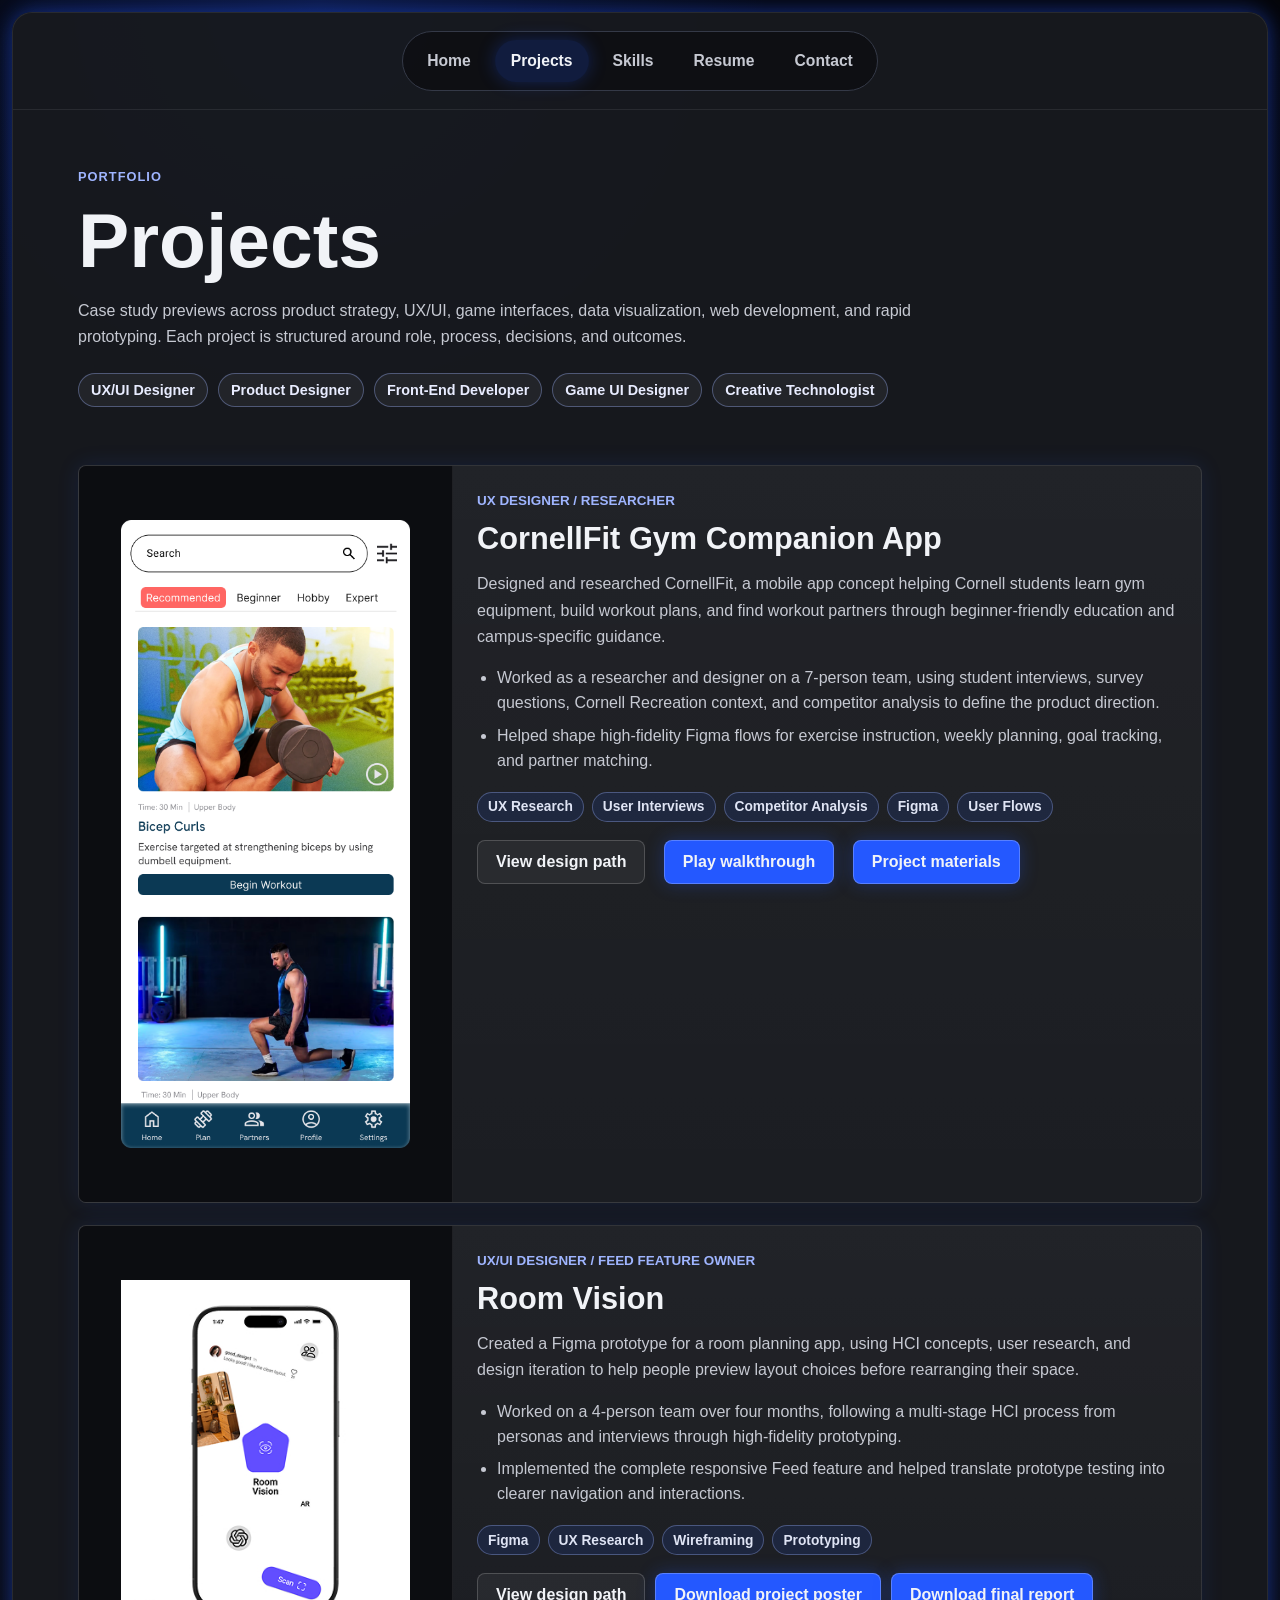
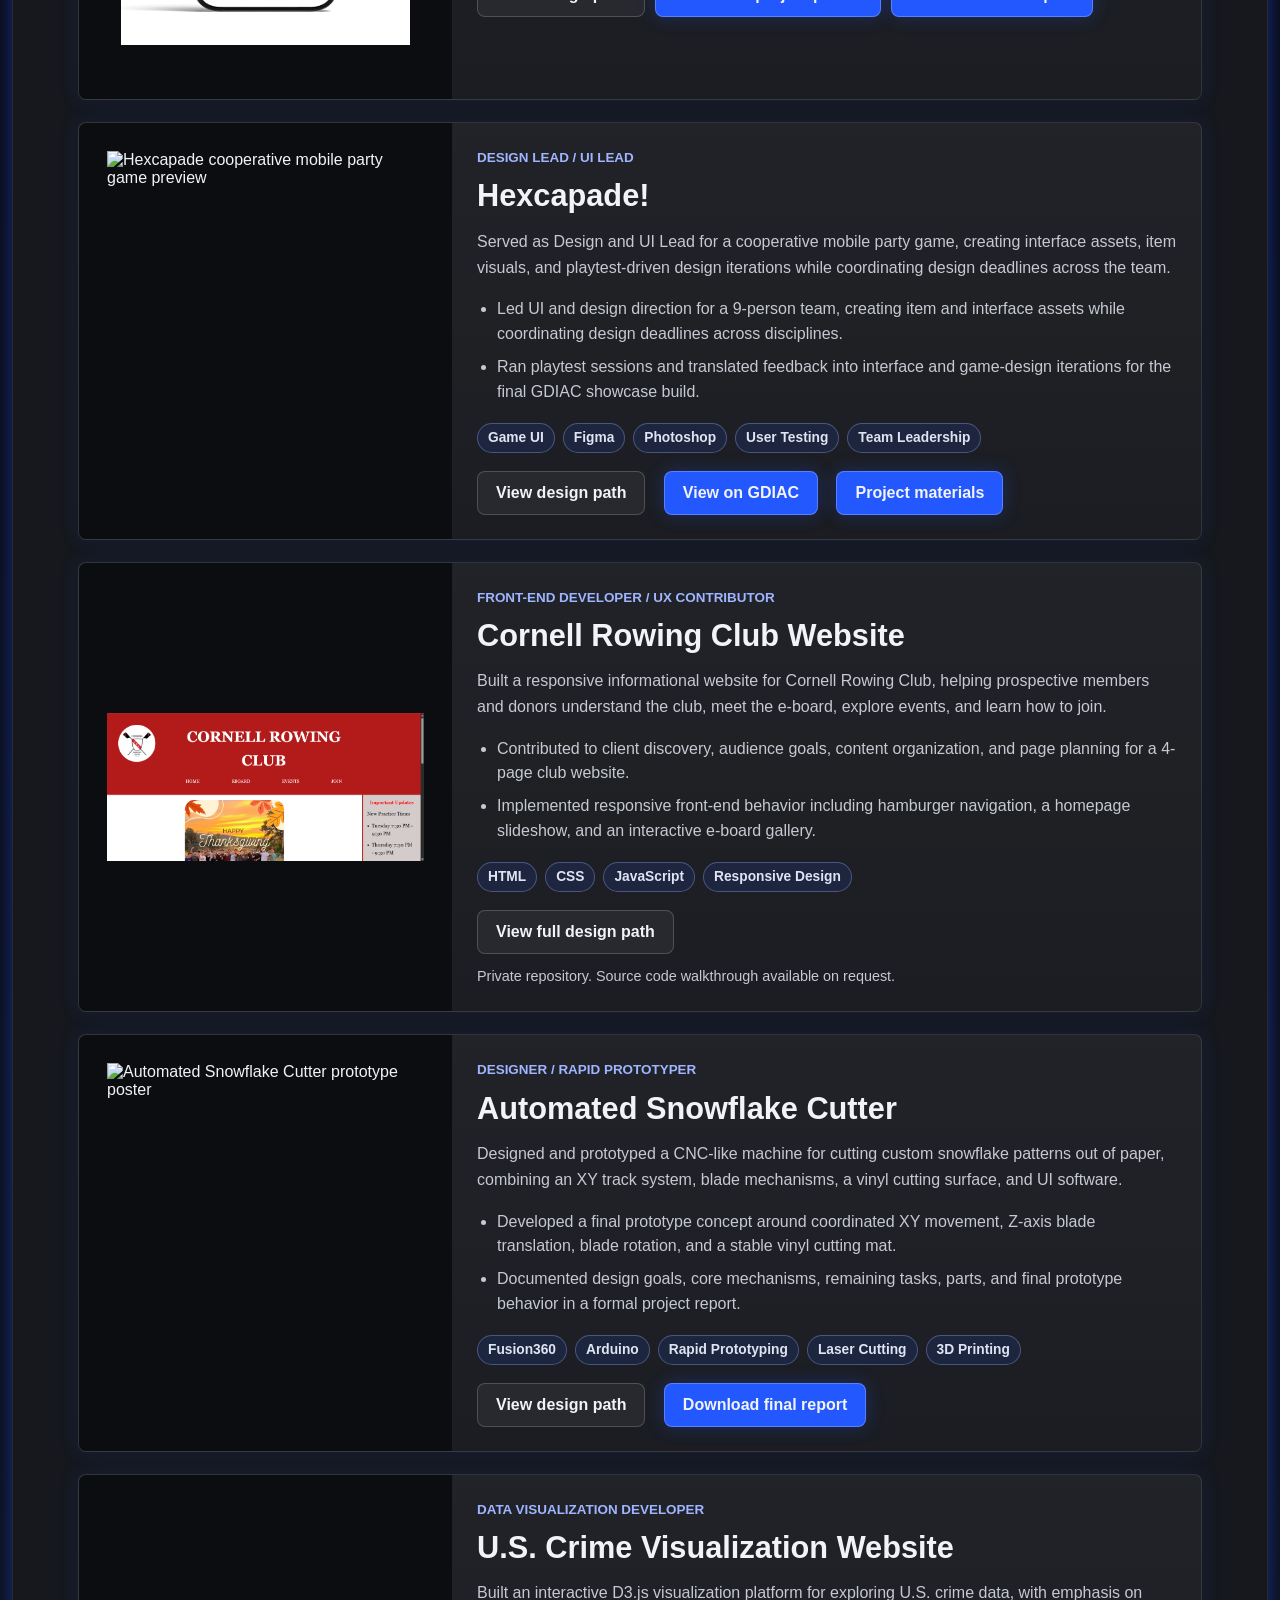
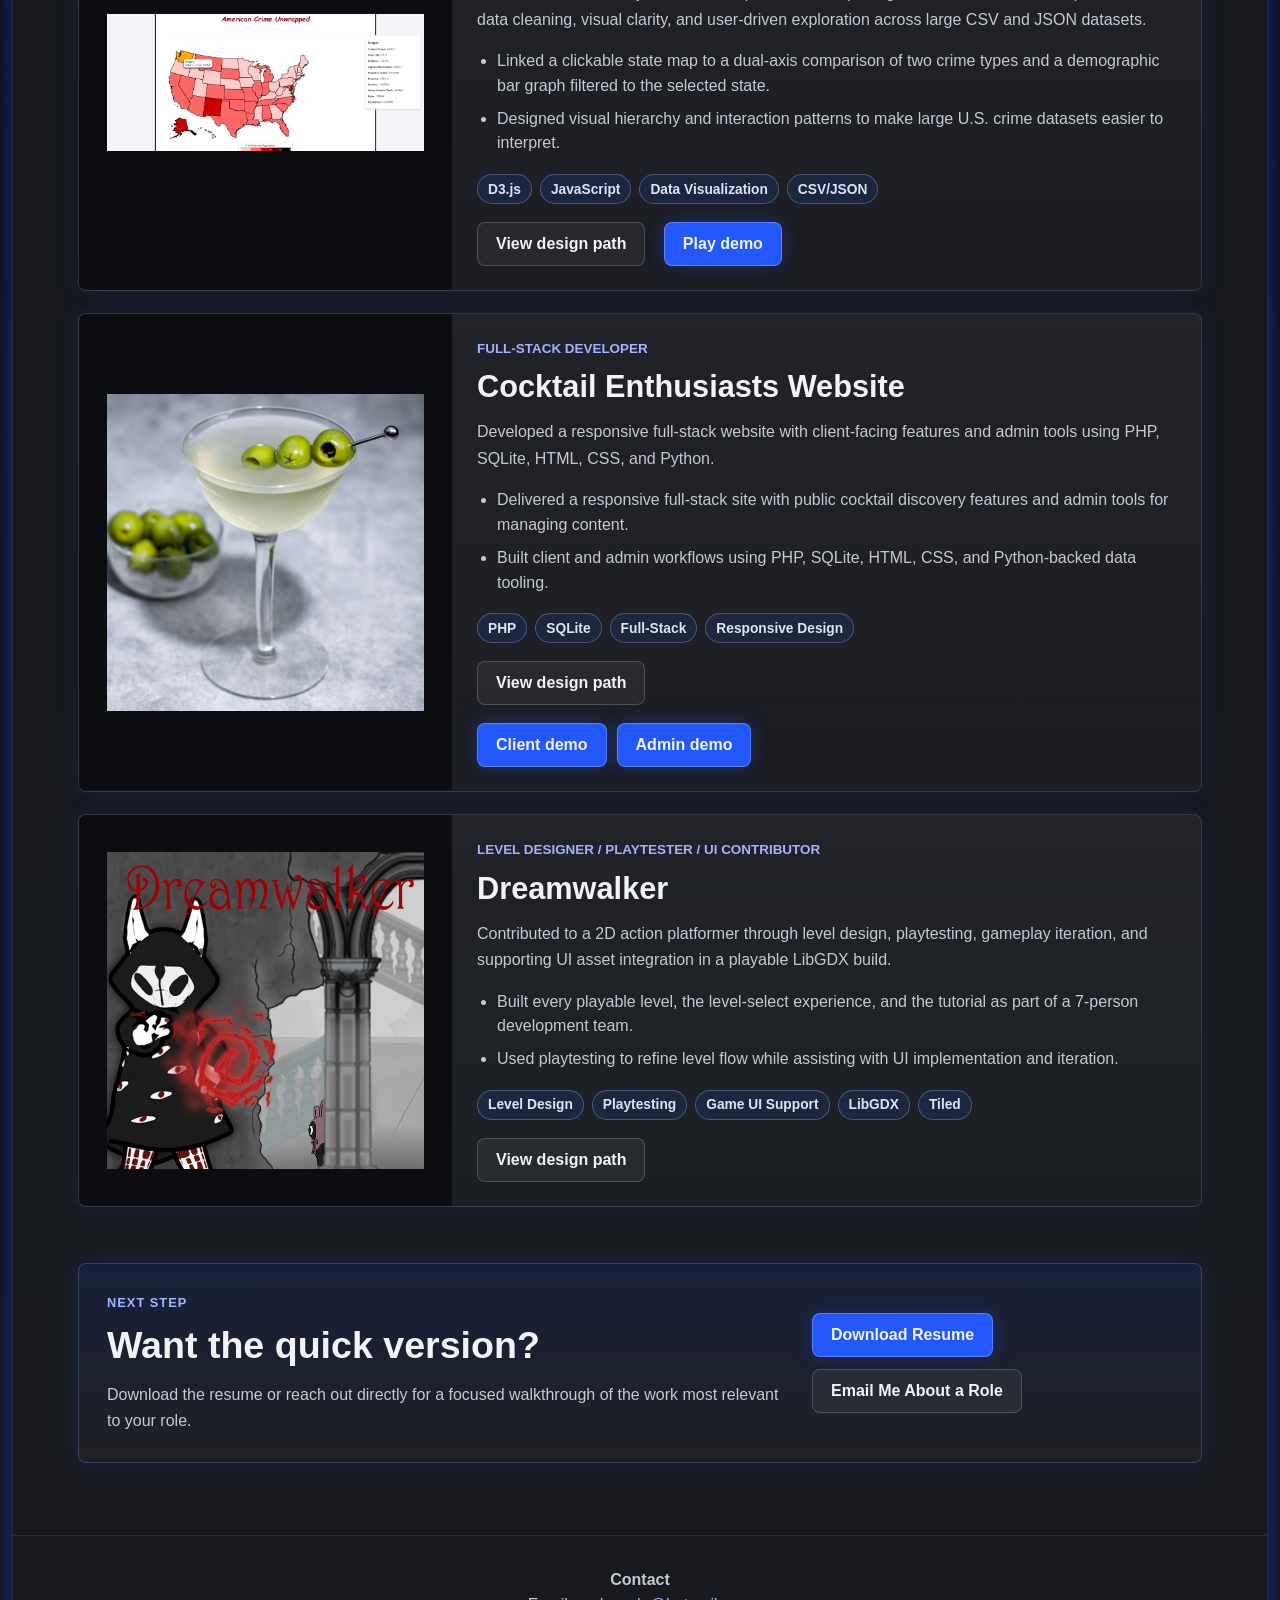
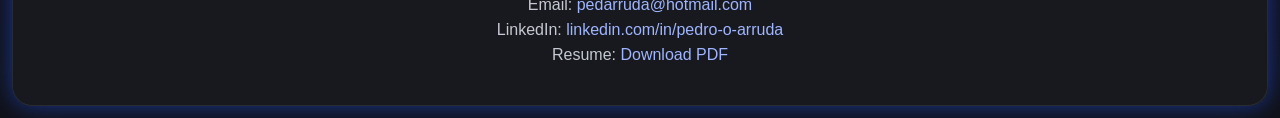
==== commit 5b4b6263: "fixed grammar" ====
--- a/projects.html
+++ b/projects.html
@@ -180,8 +180,8 @@
                     <p>Download the resume or reach out directly for a focused walkthrough of the work most relevant to your role.</p>
                 </div>
                 <div class="button-row">
-                    <a class="button primary" href="public/files/Resume.pdf" download aria-label="Download Pedro Arruda resume as a PDF">Download Resume</a>
-                    <a class="button" href="mailto:pedarruda@hotmail.com" aria-label="Email Pedro Arruda">Contact Pedro</a>
+                    <a class="button primary" href="public/files/Resume.pdf" download aria-label="Download my resume as a PDF">Download Resume</a>
+                    <a class="button" href="mailto:pedarruda@hotmail.com" aria-label="Email me about a role">Email Me About a Role</a>
                 </div>
             </section>
         </main>
